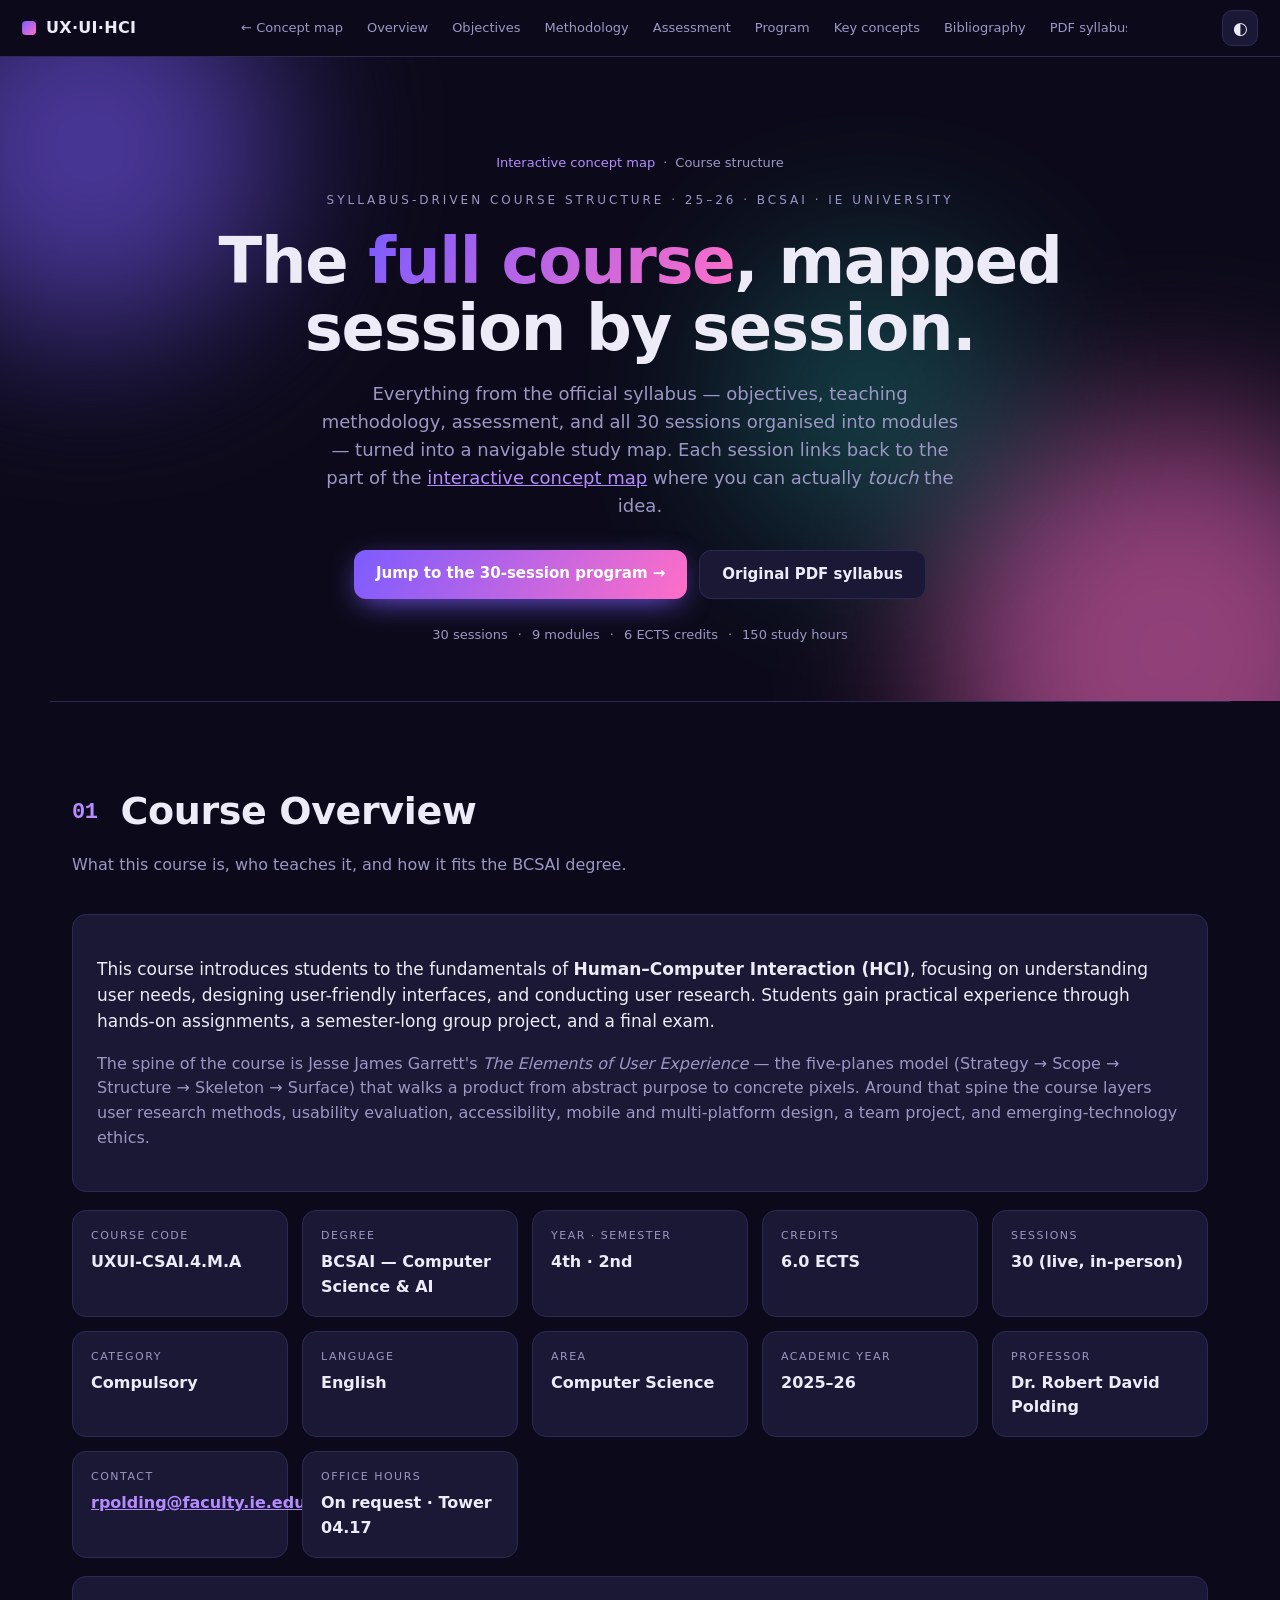
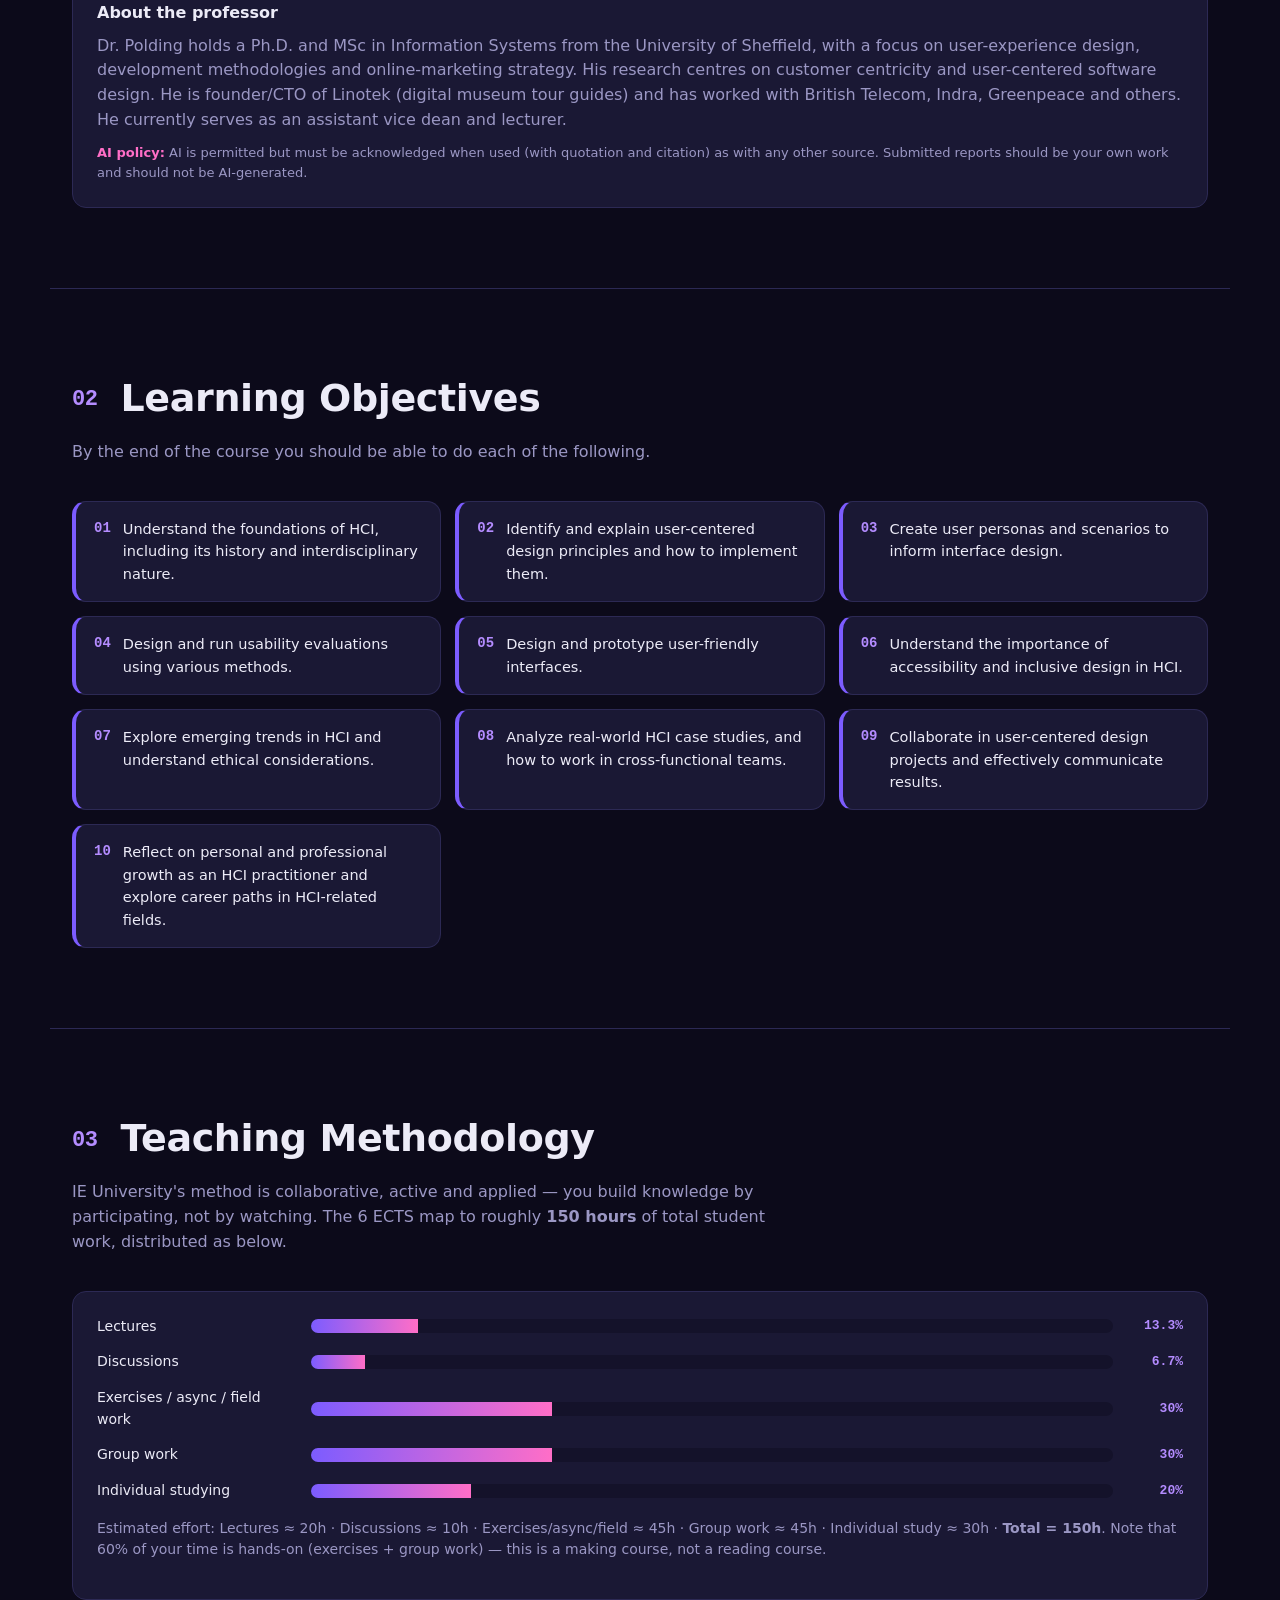
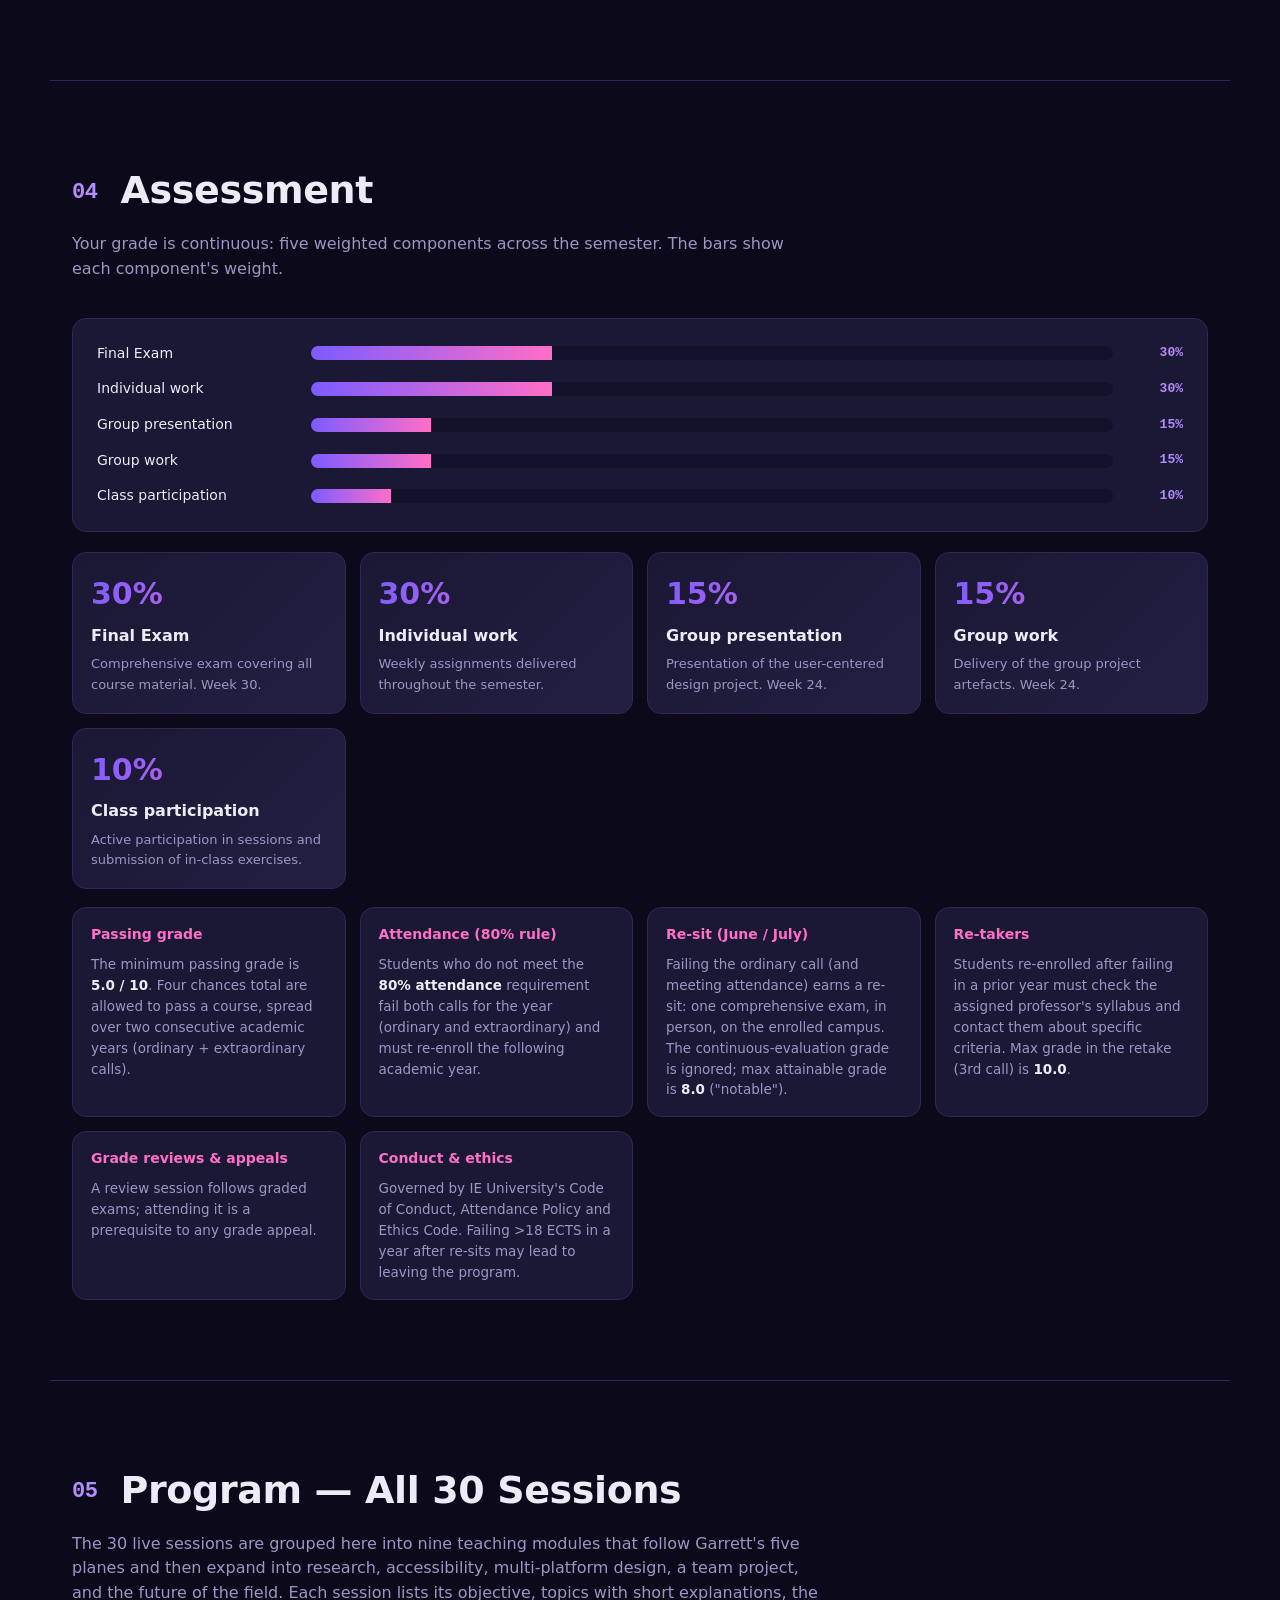
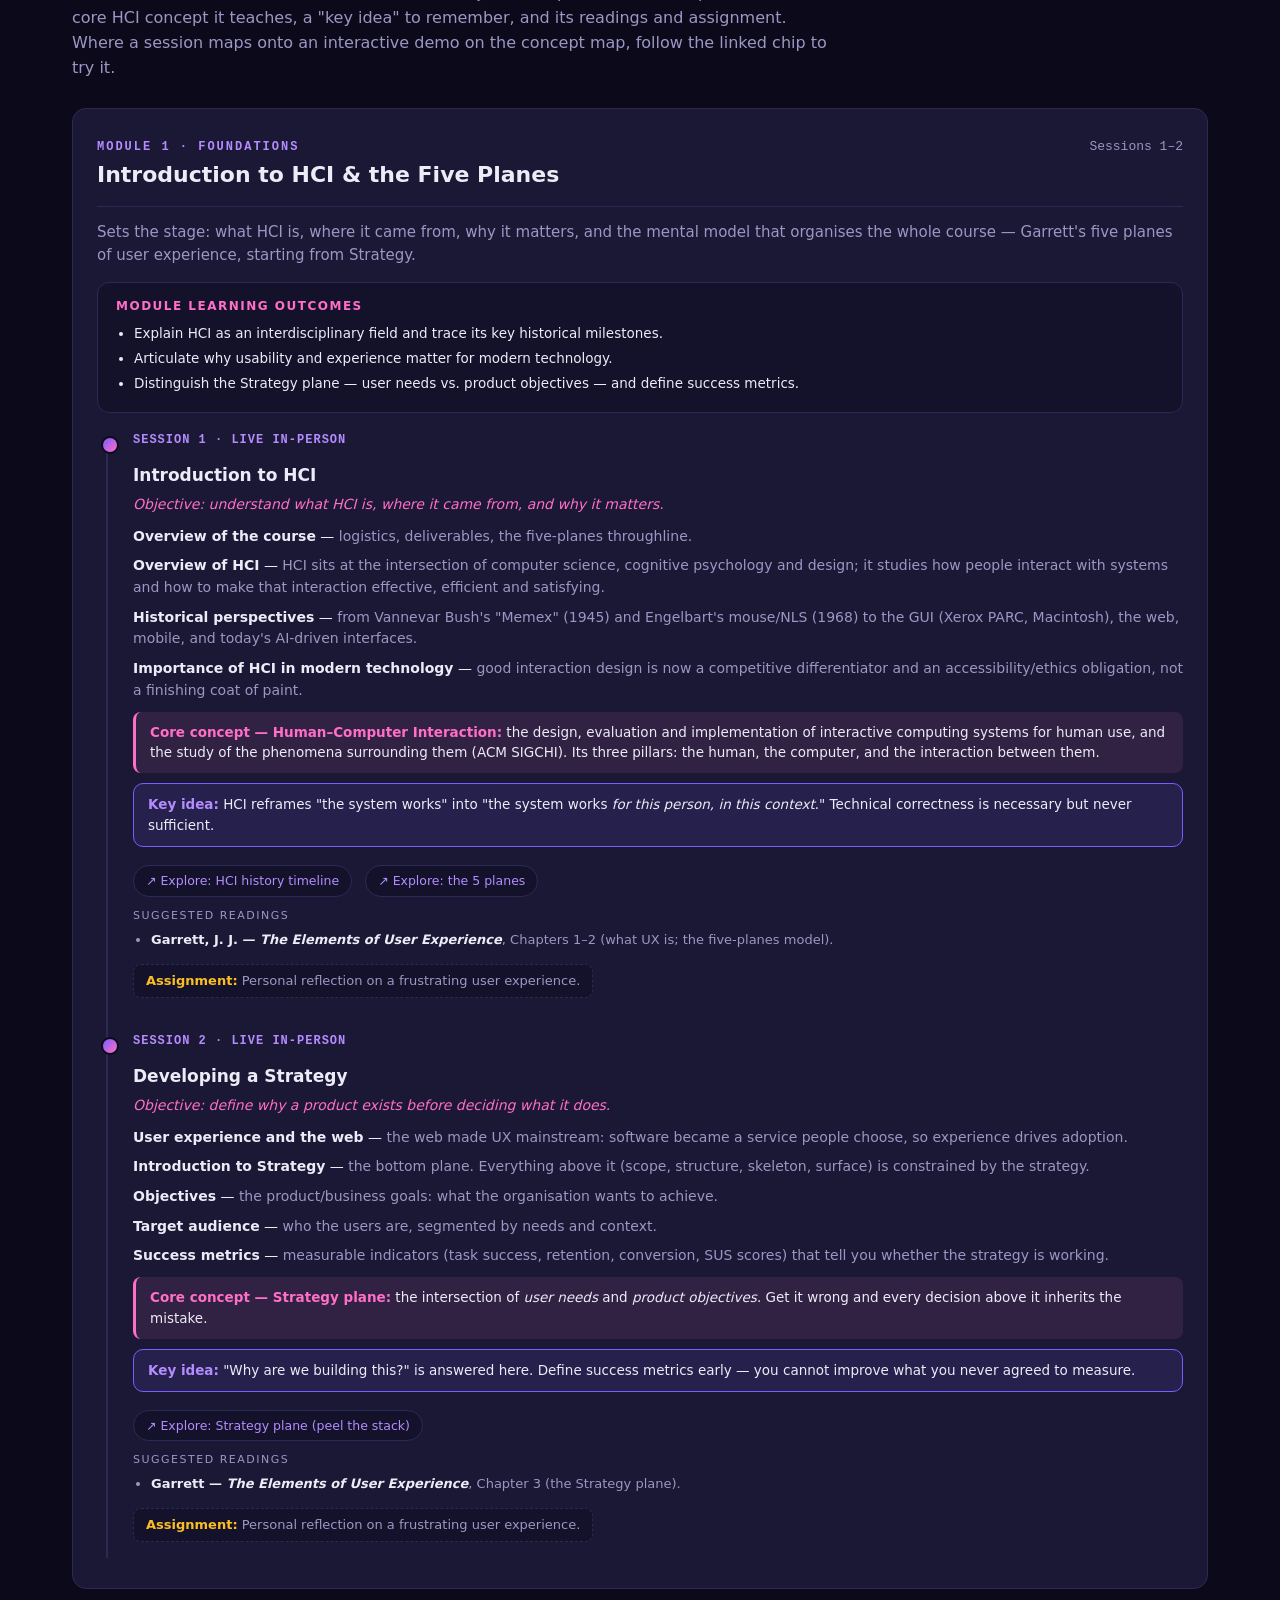
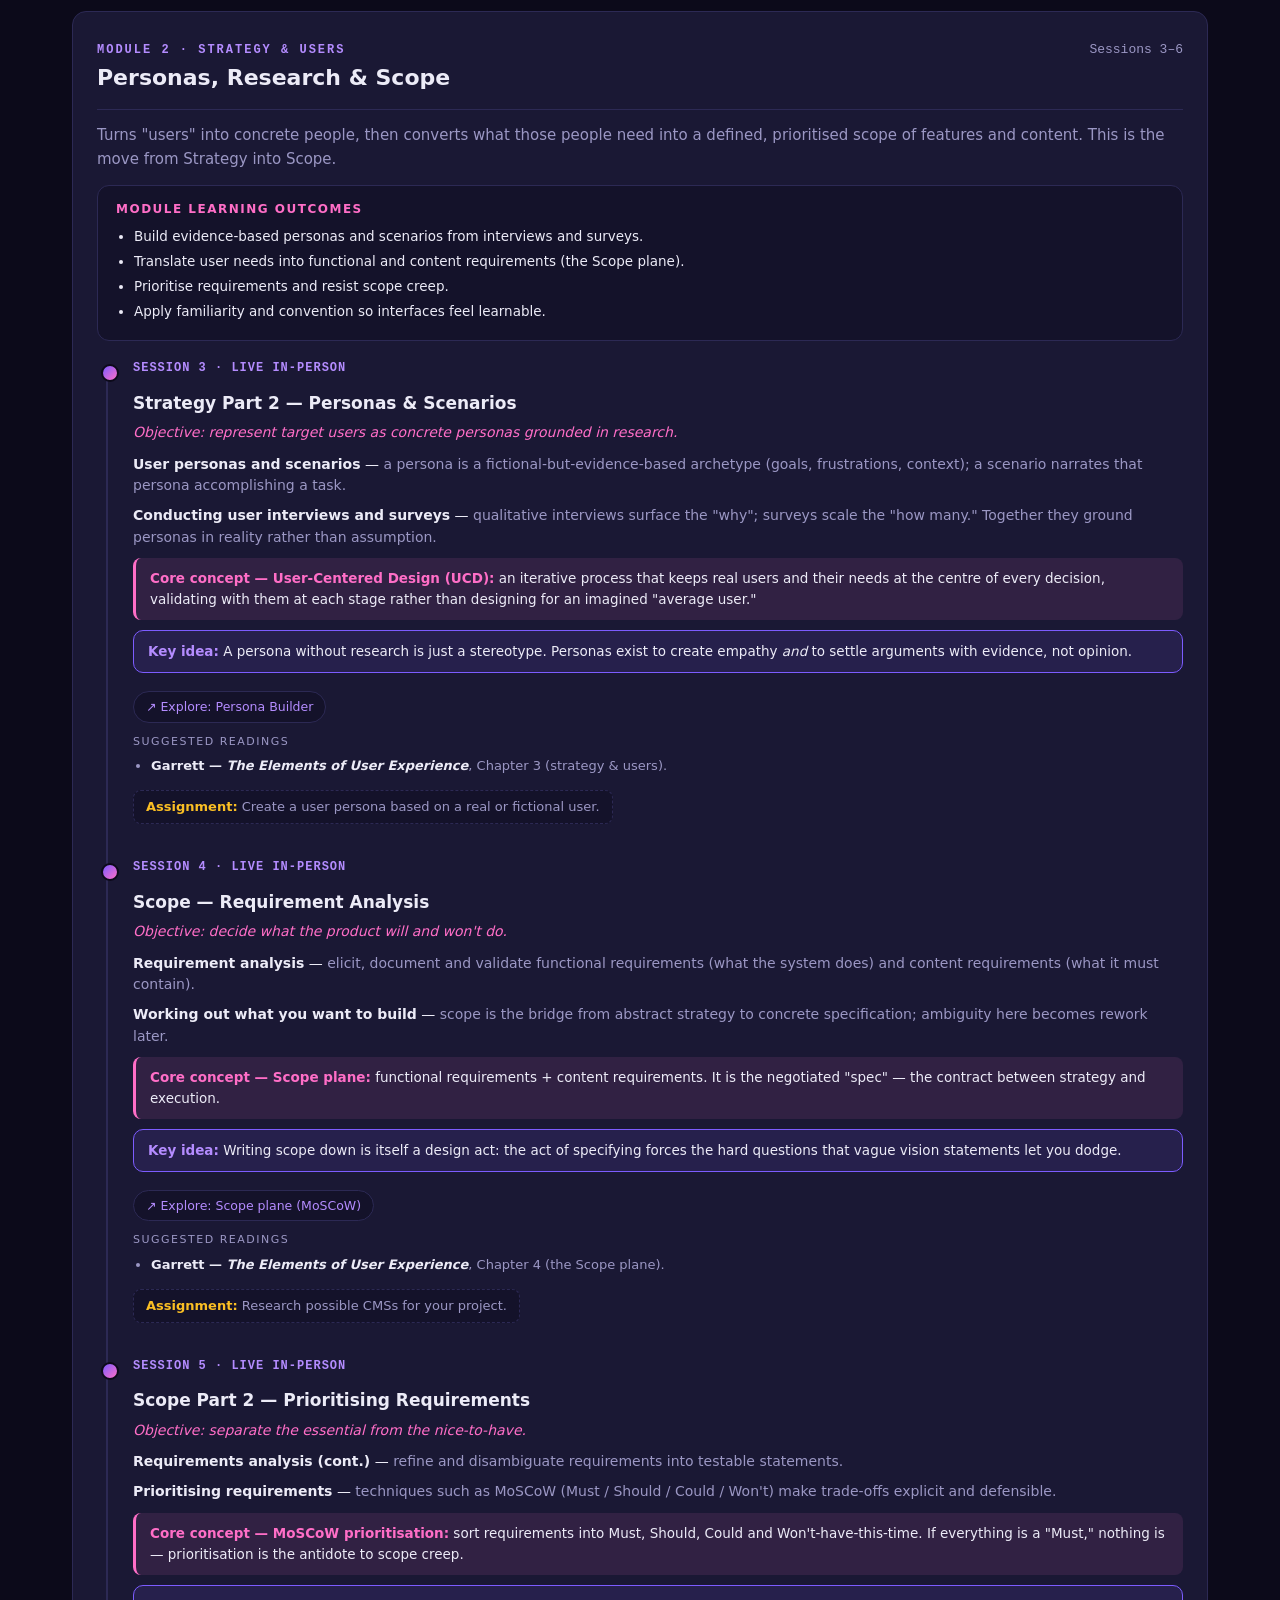
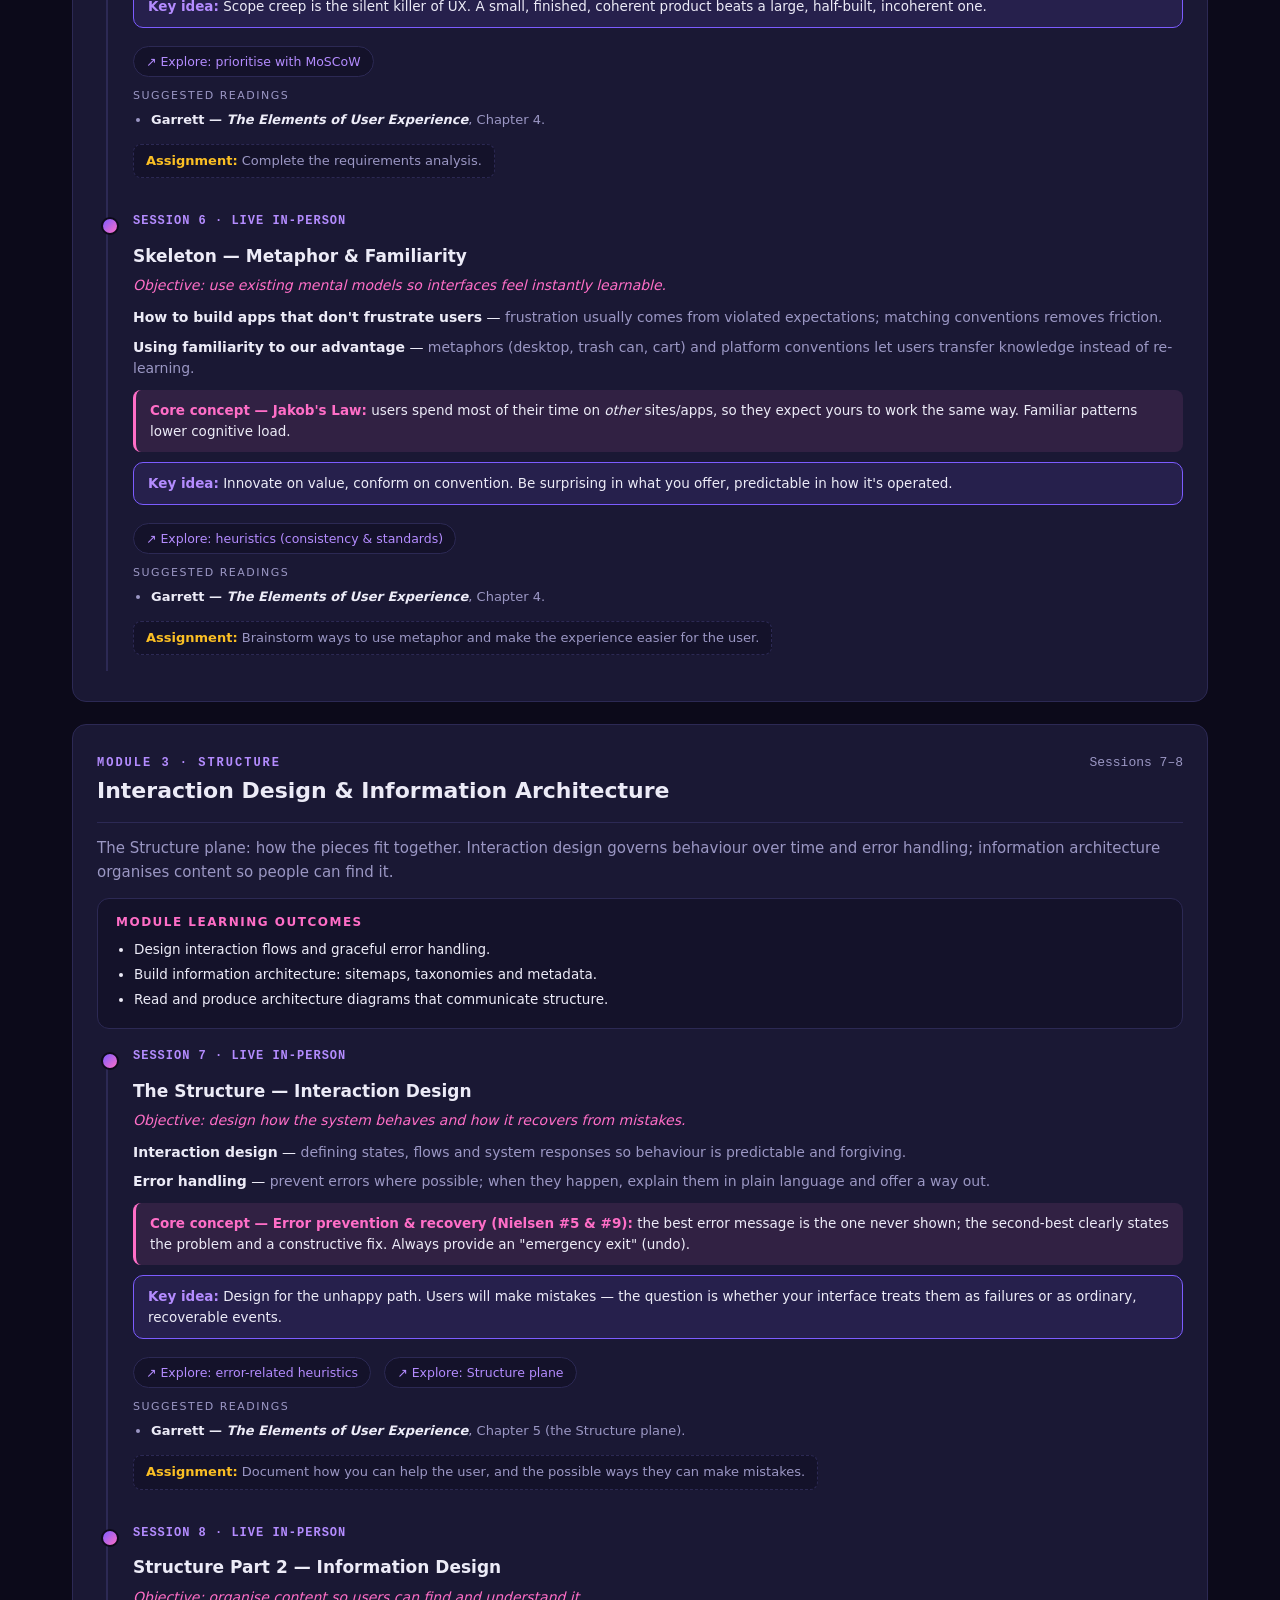
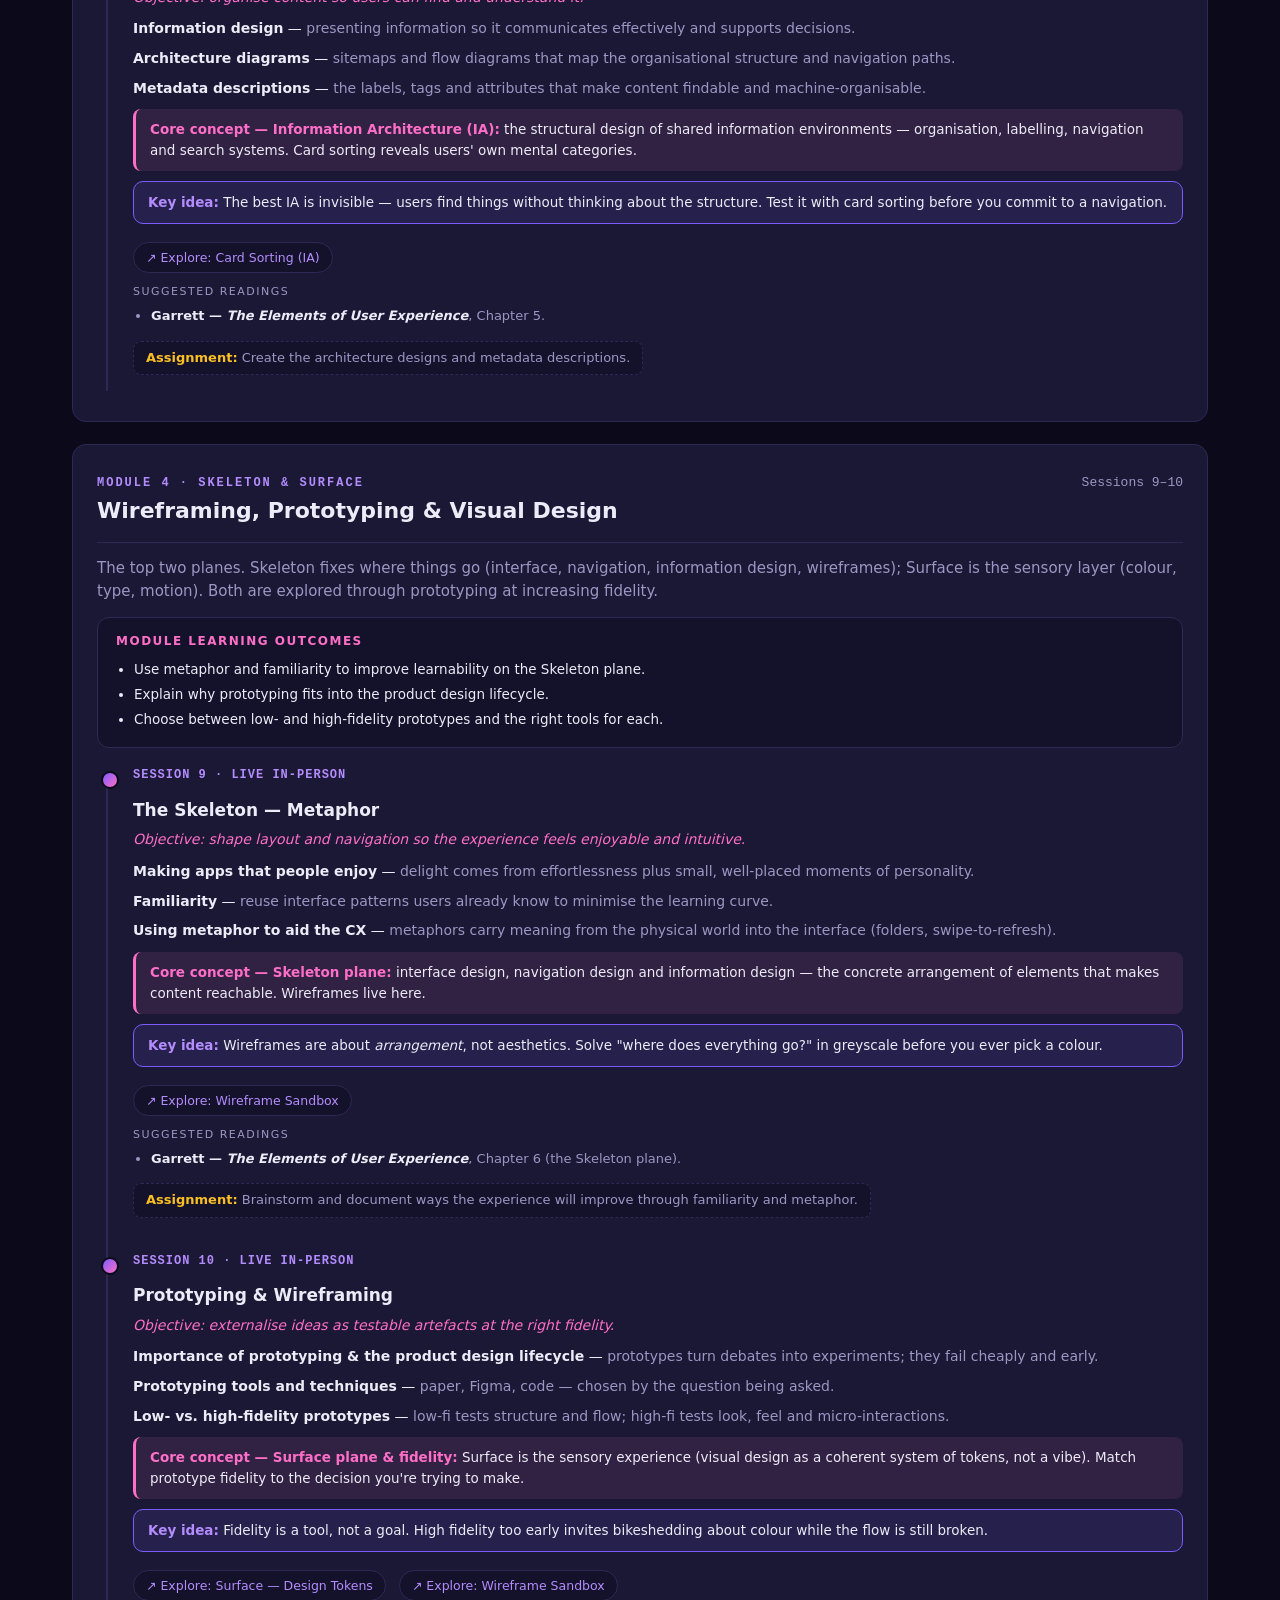
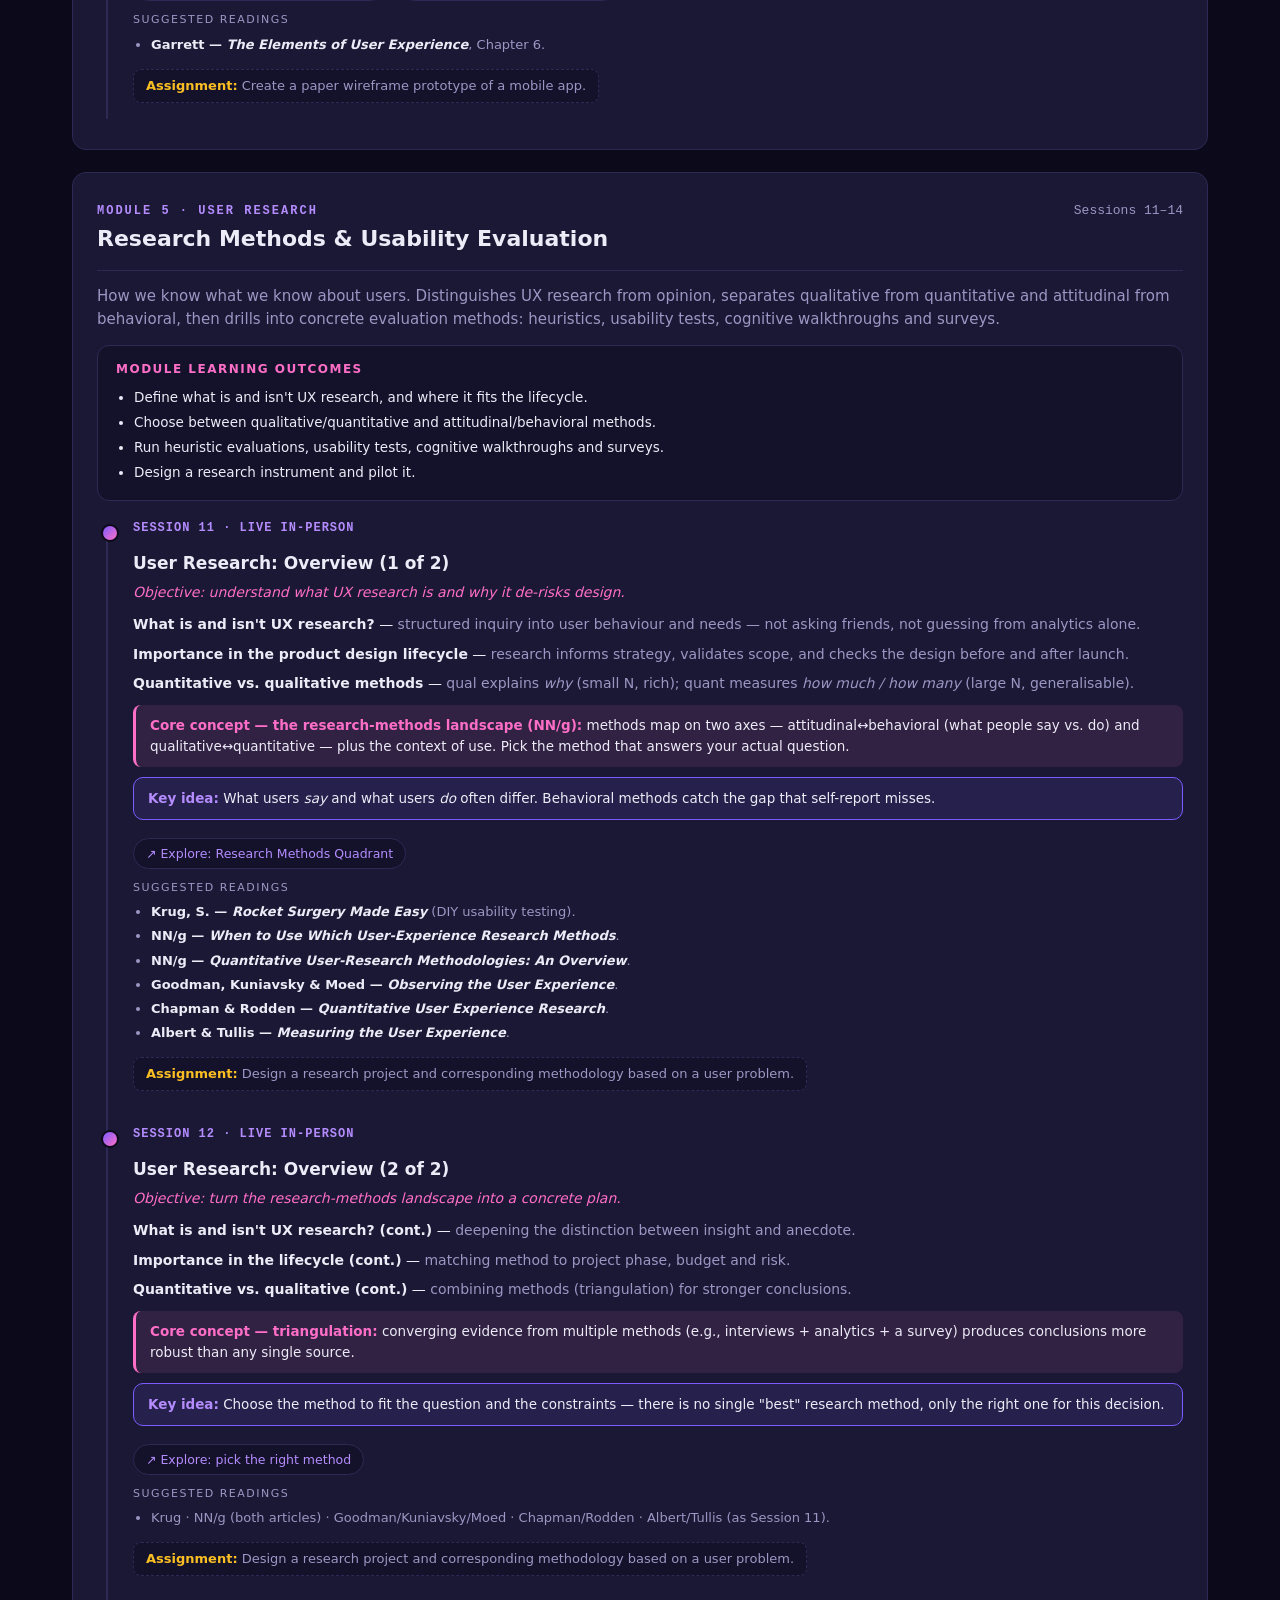
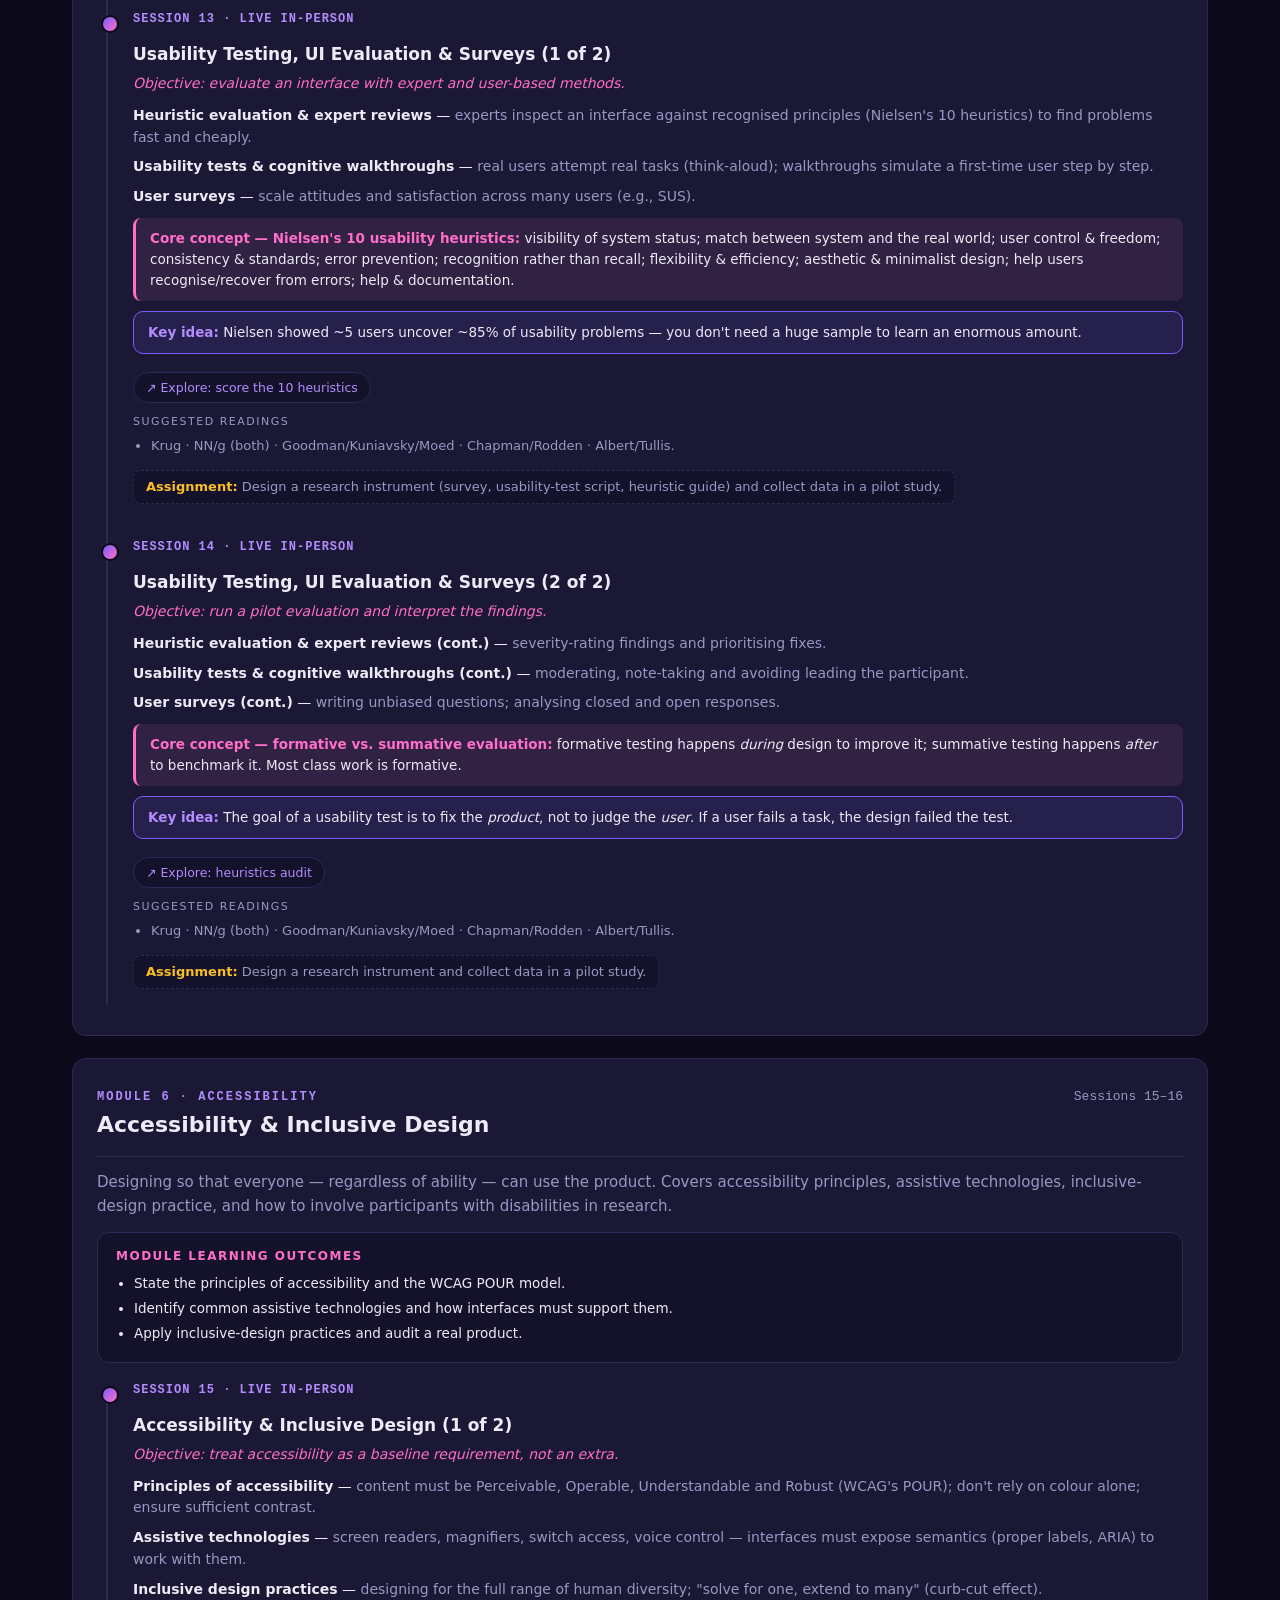
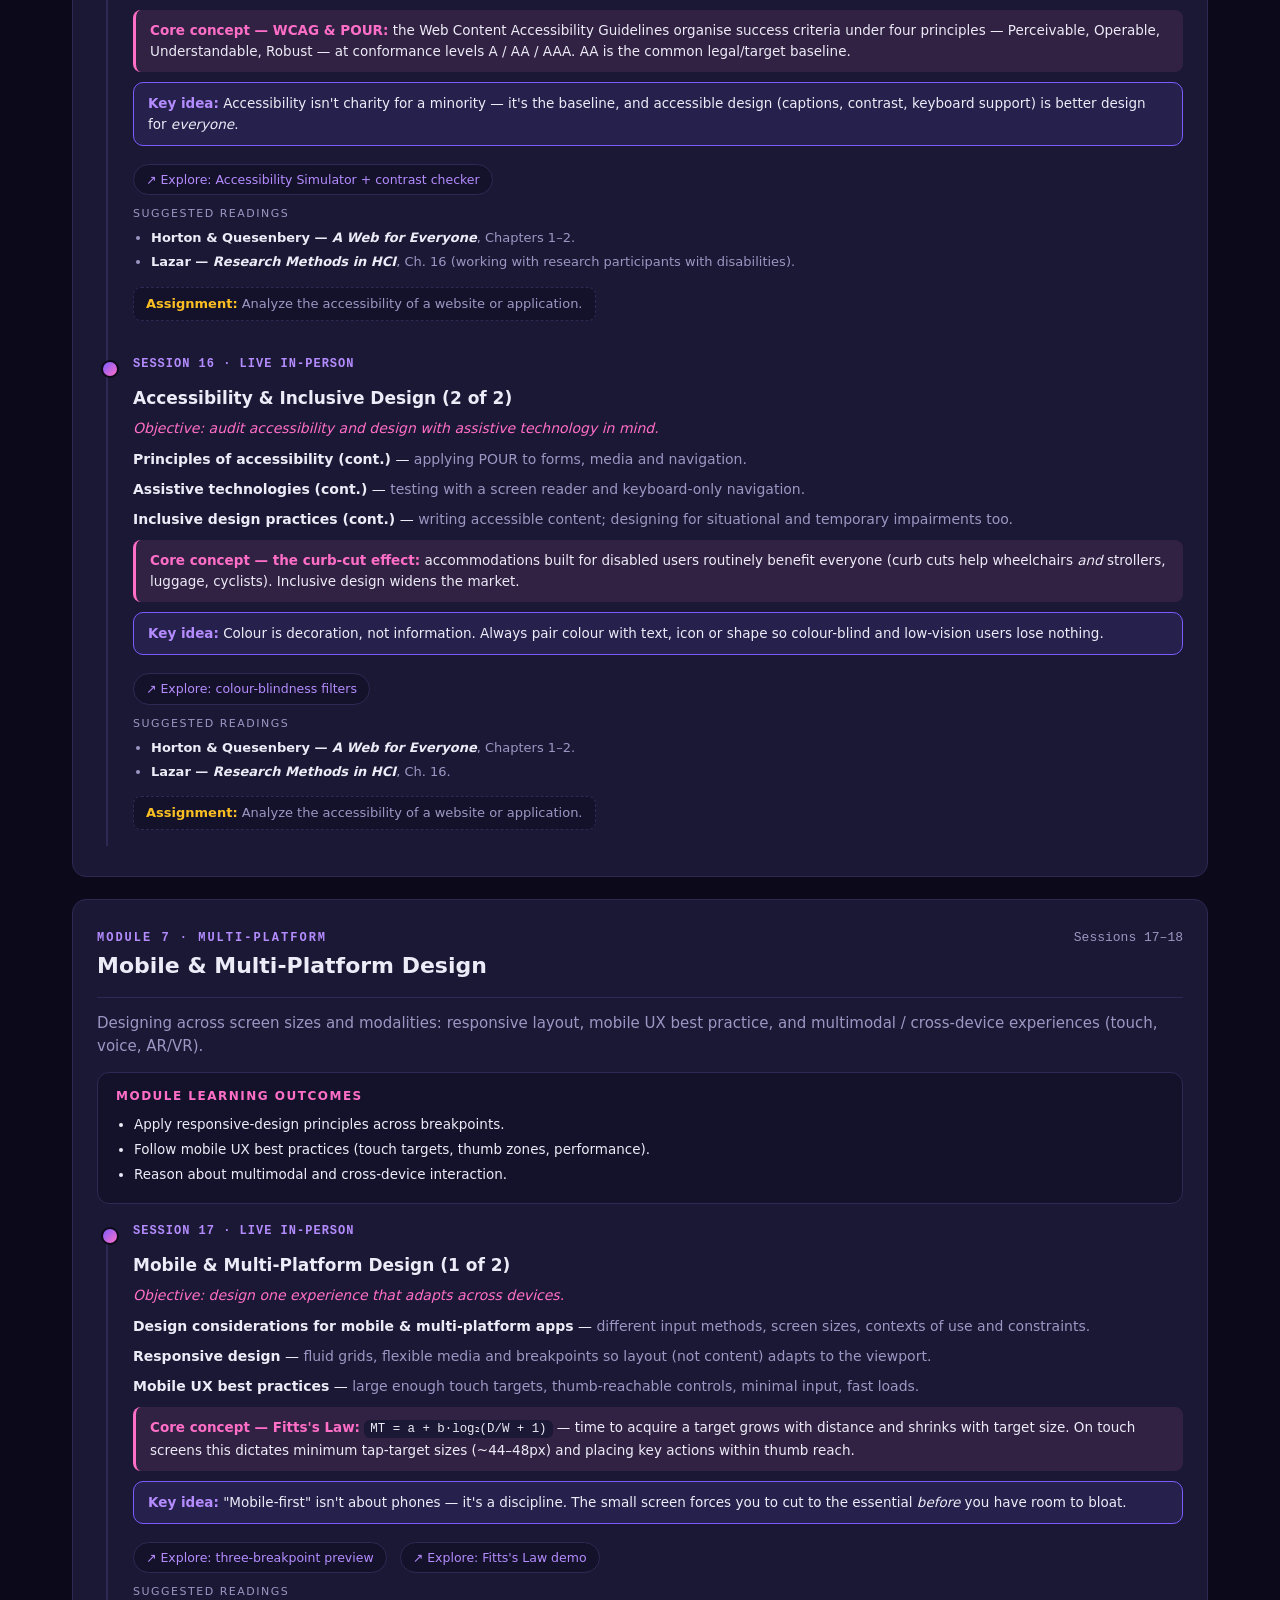
==== course.html @ 33cdd686 "Add in-depth course-structure page (syllabus-driven)" ====
<!doctype html>
<html lang="en">
<head>
<meta charset="utf-8" />
<meta name="viewport" content="width=device-width,initial-scale=1" />
<title>Course Structure — UX · UI · Human–Computer Interaction</title>
<meta name="description" content="Full syllabus-driven course structure for UX/UI & Human–Computer Interaction (BCSAI, IE University): objectives, methodology, assessment, all 30 sessions by module, glossary and annotated bibliography." />
<link rel="stylesheet" href="styles.css" />
<link rel="icon" href="data:image/svg+xml,%3Csvg xmlns='http://www.w3.org/2000/svg' viewBox='0 0 64 64'%3E%3Crect width='64' height='64' rx='14' fill='%237c5cff'/%3E%3Ctext x='50%25' y='58%25' text-anchor='middle' font-size='34' font-family='system-ui' fill='white' font-weight='800'%3EUX%3C/text%3E%3C/svg%3E" />
<style>
/* ===== Course-structure page specific styles (layered on styles.css) ===== */
.course-hero { padding: 96px 22px 56px; }
.course-hero .hero-inner { max-width: 920px; }
.crumbs { display:flex; flex-wrap:wrap; gap:8px; justify-content:center; font-size:13px; color:var(--muted); margin-bottom:18px; }
.crumbs a { color:var(--primary-2); text-decoration:none; }
.crumbs a:hover { text-decoration:underline; }

/* meta grid */
.meta-grid { display:grid; grid-template-columns:repeat(auto-fit,minmax(180px,1fr)); gap:14px; margin-top:8px; }
.meta-card { background:var(--panel); border:1px solid var(--line); border-radius:var(--radius); padding:16px 18px; }
.meta-card .mk { font-size:11px; text-transform:uppercase; letter-spacing:1.5px; color:var(--muted); margin:0 0 6px; }
.meta-card .mv { font-size:16px; font-weight:700; margin:0; }

/* generic content card */
.cc { background:var(--panel); border:1px solid var(--line); border-radius:var(--radius); padding:24px; }
.cc + .cc { margin-top:18px; }
.lead { font-size:17px; color:var(--text); }

/* objectives list */
.obj-grid { display:grid; grid-template-columns:repeat(auto-fit,minmax(280px,1fr)); gap:14px; }
.obj { background:var(--panel); border:1px solid var(--line); border-left:4px solid var(--primary); border-radius:var(--radius); padding:16px 18px; display:flex; gap:12px; }
.obj .oi { font-family:ui-monospace,monospace; color:var(--primary-2); font-weight:700; font-size:14px; flex:0 0 auto; }
.obj p { margin:0; font-size:14.5px; }

/* percentage bars (methodology + assessment) */
.bars { display:grid; gap:14px; }
.barrow { display:grid; grid-template-columns:200px 1fr 56px; gap:14px; align-items:center; }
.barrow .bl { font-size:14px; color:var(--text); }
.barrow .bt { height:14px; background:var(--bg-2); border-radius:99px; overflow:hidden; }
.barrow .bt span { display:block; height:100%; background:linear-gradient(90deg,var(--primary),var(--accent)); }
.barrow .bv { font-family:ui-monospace,monospace; font-size:13px; color:var(--primary-2); text-align:right; font-weight:700; }

/* assessment component cards */
.assess-grid { display:grid; grid-template-columns:repeat(auto-fit,minmax(220px,1fr)); gap:14px; margin-top:20px; }
.assess { background:linear-gradient(135deg,var(--panel),var(--panel-2)); border:1px solid var(--line); border-radius:var(--radius); padding:18px; }
.assess .pct { font-size:30px; font-weight:800; background:linear-gradient(120deg,var(--primary),var(--accent)); -webkit-background-clip:text; background-clip:text; color:transparent; }
.assess h4 { margin:6px 0 6px; font-size:16px; }
.assess p { margin:0; color:var(--muted); font-size:13px; }

.rules { display:grid; grid-template-columns:repeat(auto-fit,minmax(260px,1fr)); gap:14px; margin-top:18px; }
.rule { background:var(--panel); border:1px solid var(--line); border-radius:var(--radius); padding:16px 18px; }
.rule h4 { margin:0 0 8px; font-size:14px; color:var(--accent); }
.rule p { margin:0; color:var(--muted); font-size:13.5px; }

/* module */
.module { background:var(--panel); border:1px solid var(--line); border-radius:var(--radius); padding:24px; margin-top:22px; }
.module-head { display:flex; flex-wrap:wrap; gap:10px 16px; align-items:baseline; border-bottom:1px solid var(--line); padding-bottom:14px; margin-bottom:6px; }
.module-tag { font-family:ui-monospace,monospace; font-size:12px; letter-spacing:2px; text-transform:uppercase; color:var(--primary-2); font-weight:700; }
.module-head h3 { margin:0; font-size:22px; flex:1 1 260px; }
.module-sessions { color:var(--muted); font-size:13px; font-family:ui-monospace,monospace; }
.module-overview { color:var(--muted); font-size:15px; margin:14px 0 6px; }
.outcomes { background:var(--bg-2); border:1px solid var(--line); border-radius:12px; padding:14px 18px; margin:14px 0 6px; }
.outcomes h5 { margin:0 0 8px; font-size:12px; text-transform:uppercase; letter-spacing:1.5px; color:var(--accent); }
.outcomes ul { margin:0; padding-left:18px; }
.outcomes li { font-size:13.5px; color:var(--text); margin:4px 0; }

/* session timeline */
.sessions { position:relative; margin-top:18px; padding-left:30px; }
.sessions::before { content:""; position:absolute; left:9px; top:6px; bottom:6px; width:2px; background:var(--line); }
.sess { position:relative; padding:0 0 22px 6px; }
.sess::before { content:""; position:absolute; left:-26px; top:5px; width:14px; height:14px; border-radius:50%; background:linear-gradient(135deg,var(--primary),var(--accent)); border:2px solid var(--bg); }
.sess-num { font-family:ui-monospace,monospace; font-size:12px; color:var(--primary-2); font-weight:700; letter-spacing:1px; }
.sess h4 { margin:2px 0 6px; font-size:17px; }
.sess .obj-line { color:var(--accent); font-style:italic; font-size:14px; margin:0 0 10px; }
.topic { margin:0 0 8px; font-size:14px; }
.topic b { color:var(--text); }
.topic span { color:var(--muted); }
.keyidea { background:color-mix(in srgb, var(--primary) 12%, var(--panel)); border:1px solid var(--primary); border-radius:10px; padding:10px 14px; margin:10px 0; font-size:13.5px; }
.keyidea b { color:var(--primary-2); }
.concept { background:color-mix(in srgb, var(--accent) 10%, var(--panel)); border-left:3px solid var(--accent); border-radius:8px; padding:10px 14px; margin:10px 0; font-size:13.5px; }
.concept b { color:var(--accent); }
.readings { margin:10px 0 0; }
.readings .rh { font-size:11px; text-transform:uppercase; letter-spacing:1.5px; color:var(--muted); margin:0 0 6px; }
.readings ul { margin:0; padding-left:18px; }
.readings li { font-size:13px; color:var(--muted); margin:4px 0; }
.readings li b { color:var(--text); font-weight:600; }
.assign { display:inline-block; margin-top:10px; background:var(--bg-2); border:1px dashed var(--line); border-radius:8px; padding:6px 12px; font-size:13px; color:var(--muted); }
.assign b { color:var(--warn); }
.xlink { display:inline-block; margin:8px 8px 0 0; font-size:12.5px; background:var(--bg-2); border:1px solid var(--line); border-radius:99px; padding:5px 12px; color:var(--primary-2); text-decoration:none; }
.xlink:hover { border-color:var(--primary); }

/* glossary */
.glossary { display:grid; grid-template-columns:repeat(auto-fit,minmax(280px,1fr)); gap:14px; }
.term { background:var(--panel); border:1px solid var(--line); border-radius:12px; padding:16px 18px; }
.term dt { font-weight:700; font-size:15px; margin-bottom:4px; }
.term dd { margin:0; color:var(--muted); font-size:13.5px; }

/* bibliography */
.biblio { display:grid; gap:14px; }
.bib { background:var(--panel); border:1px solid var(--line); border-radius:12px; padding:16px 18px; }
.bib .bt { font-weight:700; font-size:15px; margin:0 0 4px; }
.bib .ba { color:var(--primary-2); font-size:13px; margin:0 0 8px; }
.bib .bd { color:var(--muted); font-size:13.5px; margin:0; }

.section-intro { color:var(--muted); max-width:760px; margin:0 0 28px; font-size:16px; }
@media (max-width:680px){ .barrow{ grid-template-columns:130px 1fr 44px; } }
</style>
</head>
<body data-theme="dark">

<!-- ============================== NAV ============================== -->
<header class="nav">
  <a href="index.html#top" class="brand">
    <span class="brand-dot"></span><span>UX·UI·HCI</span>
  </a>
  <nav class="nav-links">
    <a href="index.html#top">← Concept map</a>
    <a href="#overview">Overview</a>
    <a href="#objectives">Objectives</a>
    <a href="#methodology">Methodology</a>
    <a href="#assessment">Assessment</a>
    <a href="#program">Program</a>
    <a href="#glossary">Key concepts</a>
    <a href="#biblio">Bibliography</a>
    <a href="SYLLABUS.pdf">PDF syllabus ↗</a>
  </nav>
  <button id="themeToggle" class="theme-btn" aria-label="Toggle theme">◐</button>
</header>

<!-- ============================== HERO ============================== -->
<section id="top" class="hero course-hero">
  <div class="hero-inner">
    <div class="crumbs">
      <a href="index.html#top">Interactive concept map</a><span>·</span><span>Course structure</span>
    </div>
    <p class="kicker">Syllabus-driven course structure · 25–26 · BCSAI · IE University</p>
    <h1>The <span class="grad">full course</span>, mapped session by session.</h1>
    <p class="lede">Everything from the official syllabus — objectives, teaching methodology, assessment, and all 30 sessions organised into modules — turned into a navigable study map. Each session links back to the part of the <a href="index.html#top">interactive concept map</a> where you can actually <em>touch</em> the idea.</p>
    <div class="hero-cta">
      <a href="#program" class="btn btn-primary">Jump to the 30-session program →</a>
      <a href="SYLLABUS.pdf" class="btn btn-ghost">Original PDF syllabus</a>
    </div>
    <div class="hero-meta">
      <span>30 sessions</span><span>·</span><span>9 modules</span><span>·</span><span>6 ECTS credits</span><span>·</span><span>150 study hours</span>
    </div>
  </div>
  <div class="hero-orbs" aria-hidden="true">
    <div class="orb o1"></div><div class="orb o2"></div><div class="orb o3"></div>
  </div>
</section>

<!-- ============================== OVERVIEW ============================== -->
<section id="overview" class="section">
  <h2><span class="num">01</span> Course Overview</h2>
  <p class="subtitle">What this course is, who teaches it, and how it fits the BCSAI degree.</p>

  <div class="cc">
    <p class="lead">This course introduces students to the fundamentals of <strong>Human–Computer Interaction (HCI)</strong>, focusing on understanding user needs, designing user-friendly interfaces, and conducting user research. Students gain practical experience through hands-on assignments, a semester-long group project, and a final exam.</p>
    <p style="color:var(--muted)">The spine of the course is Jesse James Garrett's <em>The Elements of User Experience</em> — the five-planes model (Strategy → Scope → Structure → Skeleton → Surface) that walks a product from abstract purpose to concrete pixels. Around that spine the course layers user research methods, usability evaluation, accessibility, mobile and multi-platform design, a team project, and emerging-technology ethics.</p>
  </div>

  <div class="meta-grid" style="margin-top:18px">
    <div class="meta-card"><p class="mk">Course code</p><p class="mv">UXUI-CSAI.4.M.A</p></div>
    <div class="meta-card"><p class="mk">Degree</p><p class="mv">BCSAI — Computer Science &amp; AI</p></div>
    <div class="meta-card"><p class="mk">Year · Semester</p><p class="mv">4th · 2nd</p></div>
    <div class="meta-card"><p class="mk">Credits</p><p class="mv">6.0 ECTS</p></div>
    <div class="meta-card"><p class="mk">Sessions</p><p class="mv">30 (live, in-person)</p></div>
    <div class="meta-card"><p class="mk">Category</p><p class="mv">Compulsory</p></div>
    <div class="meta-card"><p class="mk">Language</p><p class="mv">English</p></div>
    <div class="meta-card"><p class="mk">Area</p><p class="mv">Computer Science</p></div>
    <div class="meta-card"><p class="mk">Academic year</p><p class="mv">2025–26</p></div>
    <div class="meta-card"><p class="mk">Professor</p><p class="mv">Dr. Robert David Polding</p></div>
    <div class="meta-card"><p class="mk">Contact</p><p class="mv"><a href="mailto:rpolding@faculty.ie.edu">rpolding@faculty.ie.edu</a></p></div>
    <div class="meta-card"><p class="mk">Office hours</p><p class="mv">On request · Tower 04.17</p></div>
  </div>

  <div class="cc" style="margin-top:18px">
    <h4 style="margin:0 0 8px">About the professor</h4>
    <p style="color:var(--muted);margin:0">Dr. Polding holds a Ph.D. and MSc in Information Systems from the University of Sheffield, with a focus on user-experience design, development methodologies and online-marketing strategy. His research centres on customer centricity and user-centered software design. He is founder/CTO of Linotek (digital museum tour guides) and has worked with British Telecom, Indra, Greenpeace and others. He currently serves as an assistant vice dean and lecturer.</p>
    <p style="color:var(--muted);margin:10px 0 0;font-size:13px"><b style="color:var(--accent)">AI policy:</b> AI is permitted but must be acknowledged when used (with quotation and citation) as with any other source. Submitted reports should be your own work and should not be AI-generated.</p>
  </div>
</section>

<!-- ============================== OBJECTIVES ============================== -->
<section id="objectives" class="section">
  <h2><span class="num">02</span> Learning Objectives</h2>
  <p class="subtitle">By the end of the course you should be able to do each of the following.</p>

  <div class="obj-grid">
    <div class="obj"><span class="oi">01</span><p>Understand the foundations of HCI, including its history and interdisciplinary nature.</p></div>
    <div class="obj"><span class="oi">02</span><p>Identify and explain user-centered design principles and how to implement them.</p></div>
    <div class="obj"><span class="oi">03</span><p>Create user personas and scenarios to inform interface design.</p></div>
    <div class="obj"><span class="oi">04</span><p>Design and run usability evaluations using various methods.</p></div>
    <div class="obj"><span class="oi">05</span><p>Design and prototype user-friendly interfaces.</p></div>
    <div class="obj"><span class="oi">06</span><p>Understand the importance of accessibility and inclusive design in HCI.</p></div>
    <div class="obj"><span class="oi">07</span><p>Explore emerging trends in HCI and understand ethical considerations.</p></div>
    <div class="obj"><span class="oi">08</span><p>Analyze real-world HCI case studies, and how to work in cross-functional teams.</p></div>
    <div class="obj"><span class="oi">09</span><p>Collaborate in user-centered design projects and effectively communicate results.</p></div>
    <div class="obj"><span class="oi">10</span><p>Reflect on personal and professional growth as an HCI practitioner and explore career paths in HCI-related fields.</p></div>
  </div>
</section>

<!-- ============================== METHODOLOGY ============================== -->
<section id="methodology" class="section">
  <h2><span class="num">03</span> Teaching Methodology</h2>
  <p class="subtitle">IE University's method is collaborative, active and applied — you build knowledge by participating, not by watching. The 6 ECTS map to roughly <strong>150 hours</strong> of total student work, distributed as below.</p>

  <div class="cc">
    <div class="bars">
      <div class="barrow"><span class="bl">Lectures</span><div class="bt"><span style="width:13.3%"></span></div><span class="bv">13.3%</span></div>
      <div class="barrow"><span class="bl">Discussions</span><div class="bt"><span style="width:6.7%"></span></div><span class="bv">6.7%</span></div>
      <div class="barrow"><span class="bl">Exercises / async / field work</span><div class="bt"><span style="width:30%"></span></div><span class="bv">30%</span></div>
      <div class="barrow"><span class="bl">Group work</span><div class="bt"><span style="width:30%"></span></div><span class="bv">30%</span></div>
      <div class="barrow"><span class="bl">Individual studying</span><div class="bt"><span style="width:20%"></span></div><span class="bv">20%</span></div>
    </div>
    <p class="hint" style="margin-top:16px">Estimated effort: Lectures ≈ 20h · Discussions ≈ 10h · Exercises/async/field ≈ 45h · Group work ≈ 45h · Individual study ≈ 30h · <b>Total = 150h</b>. Note that 60% of your time is hands-on (exercises + group work) — this is a making course, not a reading course.</p>
  </div>
</section>

<!-- ============================== ASSESSMENT ============================== -->
<section id="assessment" class="section">
  <h2><span class="num">04</span> Assessment</h2>
  <p class="subtitle">Your grade is continuous: five weighted components across the semester. The bars show each component's weight.</p>

  <div class="cc">
    <div class="bars">
      <div class="barrow"><span class="bl">Final Exam</span><div class="bt"><span style="width:30%"></span></div><span class="bv">30%</span></div>
      <div class="barrow"><span class="bl">Individual work</span><div class="bt"><span style="width:30%"></span></div><span class="bv">30%</span></div>
      <div class="barrow"><span class="bl">Group presentation</span><div class="bt"><span style="width:15%"></span></div><span class="bv">15%</span></div>
      <div class="barrow"><span class="bl">Group work</span><div class="bt"><span style="width:15%"></span></div><span class="bv">15%</span></div>
      <div class="barrow"><span class="bl">Class participation</span><div class="bt"><span style="width:10%"></span></div><span class="bv">10%</span></div>
    </div>
  </div>

  <div class="assess-grid">
    <div class="assess"><div class="pct">30%</div><h4>Final Exam</h4><p>Comprehensive exam covering all course material. Week 30.</p></div>
    <div class="assess"><div class="pct">30%</div><h4>Individual work</h4><p>Weekly assignments delivered throughout the semester.</p></div>
    <div class="assess"><div class="pct">15%</div><h4>Group presentation</h4><p>Presentation of the user-centered design project. Week 24.</p></div>
    <div class="assess"><div class="pct">15%</div><h4>Group work</h4><p>Delivery of the group project artefacts. Week 24.</p></div>
    <div class="assess"><div class="pct">10%</div><h4>Class participation</h4><p>Active participation in sessions and submission of in-class exercises.</p></div>
  </div>

  <div class="rules">
    <div class="rule"><h4>Passing grade</h4><p>The minimum passing grade is <b style="color:var(--text)">5.0 / 10</b>. Four chances total are allowed to pass a course, spread over two consecutive academic years (ordinary + extraordinary calls).</p></div>
    <div class="rule"><h4>Attendance (80% rule)</h4><p>Students who do not meet the <b style="color:var(--text)">80% attendance</b> requirement fail both calls for the year (ordinary and extraordinary) and must re-enroll the following academic year.</p></div>
    <div class="rule"><h4>Re-sit (June / July)</h4><p>Failing the ordinary call (and meeting attendance) earns a re-sit: one comprehensive exam, in person, on the enrolled campus. The continuous-evaluation grade is ignored; max attainable grade is <b style="color:var(--text)">8.0</b> ("notable").</p></div>
    <div class="rule"><h4>Re-takers</h4><p>Students re-enrolled after failing in a prior year must check the assigned professor's syllabus and contact them about specific criteria. Max grade in the retake (3rd call) is <b style="color:var(--text)">10.0</b>.</p></div>
    <div class="rule"><h4>Grade reviews &amp; appeals</h4><p>A review session follows graded exams; attending it is a prerequisite to any grade appeal.</p></div>
    <div class="rule"><h4>Conduct &amp; ethics</h4><p>Governed by IE University's Code of Conduct, Attendance Policy and Ethics Code. Failing &gt;18 ECTS in a year after re-sits may lead to leaving the program.</p></div>
  </div>
</section>

<!-- ============================== PROGRAM ============================== -->
<section id="program" class="section">
  <h2><span class="num">05</span> Program — All 30 Sessions</h2>
  <p class="section-intro">The 30 live sessions are grouped here into nine teaching modules that follow Garrett's five planes and then expand into research, accessibility, multi-platform design, a team project, and the future of the field. Each session lists its objective, topics with short explanations, the core HCI concept it teaches, a "key idea" to remember, and its readings and assignment. Where a session maps onto an interactive demo on the concept map, follow the linked chip to try it.</p>

  <!-- MODULE 1 — Foundations -->
  <div class="module">
    <div class="module-head">
      <div style="flex:1 1 260px">
        <span class="module-tag">Module 1 · Foundations</span>
        <h3>Introduction to HCI &amp; the Five Planes</h3>
      </div>
      <span class="module-sessions">Sessions 1–2</span>
    </div>
    <p class="module-overview">Sets the stage: what HCI is, where it came from, why it matters, and the mental model that organises the whole course — Garrett's five planes of user experience, starting from Strategy.</p>
    <div class="outcomes"><h5>Module learning outcomes</h5><ul>
      <li>Explain HCI as an interdisciplinary field and trace its key historical milestones.</li>
      <li>Articulate why usability and experience matter for modern technology.</li>
      <li>Distinguish the Strategy plane — user needs vs. product objectives — and define success metrics.</li>
    </ul></div>

    <div class="sessions">
      <div class="sess">
        <p class="sess-num">SESSION 1 · LIVE IN-PERSON</p>
        <h4>Introduction to HCI</h4>
        <p class="obj-line">Objective: understand what HCI is, where it came from, and why it matters.</p>
        <p class="topic"><b>Overview of the course</b> — <span>logistics, deliverables, the five-planes throughline.</span></p>
        <p class="topic"><b>Overview of HCI</b> — <span>HCI sits at the intersection of computer science, cognitive psychology and design; it studies how people interact with systems and how to make that interaction effective, efficient and satisfying.</span></p>
        <p class="topic"><b>Historical perspectives</b> — <span>from Vannevar Bush's "Memex" (1945) and Engelbart's mouse/NLS (1968) to the GUI (Xerox PARC, Macintosh), the web, mobile, and today's AI-driven interfaces.</span></p>
        <p class="topic"><b>Importance of HCI in modern technology</b> — <span>good interaction design is now a competitive differentiator and an accessibility/ethics obligation, not a finishing coat of paint.</span></p>
        <div class="concept"><b>Core concept — Human–Computer Interaction:</b> the design, evaluation and implementation of interactive computing systems for human use, and the study of the phenomena surrounding them (ACM SIGCHI). Its three pillars: the human, the computer, and the interaction between them.</div>
        <div class="keyidea"><b>Key idea:</b> HCI reframes "the system works" into "the system works <em>for this person, in this context</em>." Technical correctness is necessary but never sufficient.</div>
        <a class="xlink" href="index.html#timeline">↗ Explore: HCI history timeline</a>
        <a class="xlink" href="index.html#planes">↗ Explore: the 5 planes</a>
        <div class="readings"><p class="rh">Suggested readings</p><ul>
          <li><b>Garrett, J. J. — <i>The Elements of User Experience</i></b>, Chapters 1–2 (what UX is; the five-planes model).</li>
        </ul></div>
        <span class="assign"><b>Assignment:</b> Personal reflection on a frustrating user experience.</span>
      </div>

      <div class="sess">
        <p class="sess-num">SESSION 2 · LIVE IN-PERSON</p>
        <h4>Developing a Strategy</h4>
        <p class="obj-line">Objective: define why a product exists before deciding what it does.</p>
        <p class="topic"><b>User experience and the web</b> — <span>the web made UX mainstream: software became a service people choose, so experience drives adoption.</span></p>
        <p class="topic"><b>Introduction to Strategy</b> — <span>the bottom plane. Everything above it (scope, structure, skeleton, surface) is constrained by the strategy.</span></p>
        <p class="topic"><b>Objectives</b> — <span>the product/business goals: what the organisation wants to achieve.</span></p>
        <p class="topic"><b>Target audience</b> — <span>who the users are, segmented by needs and context.</span></p>
        <p class="topic"><b>Success metrics</b> — <span>measurable indicators (task success, retention, conversion, SUS scores) that tell you whether the strategy is working.</span></p>
        <div class="concept"><b>Core concept — Strategy plane:</b> the intersection of <em>user needs</em> and <em>product objectives</em>. Get it wrong and every decision above it inherits the mistake.</div>
        <div class="keyidea"><b>Key idea:</b> "Why are we building this?" is answered here. Define success metrics early — you cannot improve what you never agreed to measure.</div>
        <a class="xlink" href="index.html#planes">↗ Explore: Strategy plane (peel the stack)</a>
        <div class="readings"><p class="rh">Suggested readings</p><ul>
          <li><b>Garrett — <i>The Elements of User Experience</i></b>, Chapter 3 (the Strategy plane).</li>
        </ul></div>
        <span class="assign"><b>Assignment:</b> Personal reflection on a frustrating user experience.</span>
      </div>
    </div>
  </div>

  <!-- MODULE 2 — Strategy & Users -->
  <div class="module">
    <div class="module-head">
      <div style="flex:1 1 260px">
        <span class="module-tag">Module 2 · Strategy &amp; Users</span>
        <h3>Personas, Research &amp; Scope</h3>
      </div>
      <span class="module-sessions">Sessions 3–6</span>
    </div>
    <p class="module-overview">Turns "users" into concrete people, then converts what those people need into a defined, prioritised scope of features and content. This is the move from Strategy into Scope.</p>
    <div class="outcomes"><h5>Module learning outcomes</h5><ul>
      <li>Build evidence-based personas and scenarios from interviews and surveys.</li>
      <li>Translate user needs into functional and content requirements (the Scope plane).</li>
      <li>Prioritise requirements and resist scope creep.</li>
      <li>Apply familiarity and convention so interfaces feel learnable.</li>
    </ul></div>

    <div class="sessions">
      <div class="sess">
        <p class="sess-num">SESSION 3 · LIVE IN-PERSON</p>
        <h4>Strategy Part 2 — Personas &amp; Scenarios</h4>
        <p class="obj-line">Objective: represent target users as concrete personas grounded in research.</p>
        <p class="topic"><b>User personas and scenarios</b> — <span>a persona is a fictional-but-evidence-based archetype (goals, frustrations, context); a scenario narrates that persona accomplishing a task.</span></p>
        <p class="topic"><b>Conducting user interviews and surveys</b> — <span>qualitative interviews surface the "why"; surveys scale the "how many." Together they ground personas in reality rather than assumption.</span></p>
        <div class="concept"><b>Core concept — User-Centered Design (UCD):</b> an iterative process that keeps real users and their needs at the centre of every decision, validating with them at each stage rather than designing for an imagined "average user."</div>
        <div class="keyidea"><b>Key idea:</b> A persona without research is just a stereotype. Personas exist to create empathy <em>and</em> to settle arguments with evidence, not opinion.</div>
        <a class="xlink" href="index.html#persona">↗ Explore: Persona Builder</a>
        <div class="readings"><p class="rh">Suggested readings</p><ul>
          <li><b>Garrett — <i>The Elements of User Experience</i></b>, Chapter 3 (strategy &amp; users).</li>
        </ul></div>
        <span class="assign"><b>Assignment:</b> Create a user persona based on a real or fictional user.</span>
      </div>

      <div class="sess">
        <p class="sess-num">SESSION 4 · LIVE IN-PERSON</p>
        <h4>Scope — Requirement Analysis</h4>
        <p class="obj-line">Objective: decide what the product will and won't do.</p>
        <p class="topic"><b>Requirement analysis</b> — <span>elicit, document and validate functional requirements (what the system does) and content requirements (what it must contain).</span></p>
        <p class="topic"><b>Working out what you want to build</b> — <span>scope is the bridge from abstract strategy to concrete specification; ambiguity here becomes rework later.</span></p>
        <div class="concept"><b>Core concept — Scope plane:</b> functional requirements + content requirements. It is the negotiated "spec" — the contract between strategy and execution.</div>
        <div class="keyidea"><b>Key idea:</b> Writing scope down is itself a design act: the act of specifying forces the hard questions that vague vision statements let you dodge.</div>
        <a class="xlink" href="index.html#scope">↗ Explore: Scope plane (MoSCoW)</a>
        <div class="readings"><p class="rh">Suggested readings</p><ul>
          <li><b>Garrett — <i>The Elements of User Experience</i></b>, Chapter 4 (the Scope plane).</li>
        </ul></div>
        <span class="assign"><b>Assignment:</b> Research possible CMSs for your project.</span>
      </div>

      <div class="sess">
        <p class="sess-num">SESSION 5 · LIVE IN-PERSON</p>
        <h4>Scope Part 2 — Prioritising Requirements</h4>
        <p class="obj-line">Objective: separate the essential from the nice-to-have.</p>
        <p class="topic"><b>Requirements analysis (cont.)</b> — <span>refine and disambiguate requirements into testable statements.</span></p>
        <p class="topic"><b>Prioritising requirements</b> — <span>techniques such as MoSCoW (Must / Should / Could / Won't) make trade-offs explicit and defensible.</span></p>
        <div class="concept"><b>Core concept — MoSCoW prioritisation:</b> sort requirements into Must, Should, Could and Won't-have-this-time. If everything is a "Must," nothing is — prioritisation is the antidote to scope creep.</div>
        <div class="keyidea"><b>Key idea:</b> Scope creep is the silent killer of UX. A small, finished, coherent product beats a large, half-built, incoherent one.</div>
        <a class="xlink" href="index.html#scope">↗ Explore: prioritise with MoSCoW</a>
        <div class="readings"><p class="rh">Suggested readings</p><ul>
          <li><b>Garrett — <i>The Elements of User Experience</i></b>, Chapter 4.</li>
        </ul></div>
        <span class="assign"><b>Assignment:</b> Complete the requirements analysis.</span>
      </div>

      <div class="sess">
        <p class="sess-num">SESSION 6 · LIVE IN-PERSON</p>
        <h4>Skeleton — Metaphor &amp; Familiarity</h4>
        <p class="obj-line">Objective: use existing mental models so interfaces feel instantly learnable.</p>
        <p class="topic"><b>How to build apps that don't frustrate users</b> — <span>frustration usually comes from violated expectations; matching conventions removes friction.</span></p>
        <p class="topic"><b>Using familiarity to our advantage</b> — <span>metaphors (desktop, trash can, cart) and platform conventions let users transfer knowledge instead of re-learning.</span></p>
        <div class="concept"><b>Core concept — Jakob's Law:</b> users spend most of their time on <em>other</em> sites/apps, so they expect yours to work the same way. Familiar patterns lower cognitive load.</div>
        <div class="keyidea"><b>Key idea:</b> Innovate on value, conform on convention. Be surprising in what you offer, predictable in how it's operated.</div>
        <a class="xlink" href="index.html#heuristics">↗ Explore: heuristics (consistency &amp; standards)</a>
        <div class="readings"><p class="rh">Suggested readings</p><ul>
          <li><b>Garrett — <i>The Elements of User Experience</i></b>, Chapter 4.</li>
        </ul></div>
        <span class="assign"><b>Assignment:</b> Brainstorm ways to use metaphor and make the experience easier for the user.</span>
      </div>
    </div>
  </div>

  <!-- MODULE 3 — Structure -->
  <div class="module">
    <div class="module-head">
      <div style="flex:1 1 260px">
        <span class="module-tag">Module 3 · Structure</span>
        <h3>Interaction Design &amp; Information Architecture</h3>
      </div>
      <span class="module-sessions">Sessions 7–8</span>
    </div>
    <p class="module-overview">The Structure plane: how the pieces fit together. Interaction design governs behaviour over time and error handling; information architecture organises content so people can find it.</p>
    <div class="outcomes"><h5>Module learning outcomes</h5><ul>
      <li>Design interaction flows and graceful error handling.</li>
      <li>Build information architecture: sitemaps, taxonomies and metadata.</li>
      <li>Read and produce architecture diagrams that communicate structure.</li>
    </ul></div>

    <div class="sessions">
      <div class="sess">
        <p class="sess-num">SESSION 7 · LIVE IN-PERSON</p>
        <h4>The Structure — Interaction Design</h4>
        <p class="obj-line">Objective: design how the system behaves and how it recovers from mistakes.</p>
        <p class="topic"><b>Interaction design</b> — <span>defining states, flows and system responses so behaviour is predictable and forgiving.</span></p>
        <p class="topic"><b>Error handling</b> — <span>prevent errors where possible; when they happen, explain them in plain language and offer a way out.</span></p>
        <div class="concept"><b>Core concept — Error prevention &amp; recovery (Nielsen #5 &amp; #9):</b> the best error message is the one never shown; the second-best clearly states the problem and a constructive fix. Always provide an "emergency exit" (undo).</div>
        <div class="keyidea"><b>Key idea:</b> Design for the unhappy path. Users will make mistakes — the question is whether your interface treats them as failures or as ordinary, recoverable events.</div>
        <a class="xlink" href="index.html#heuristics">↗ Explore: error-related heuristics</a>
        <a class="xlink" href="index.html#structure">↗ Explore: Structure plane</a>
        <div class="readings"><p class="rh">Suggested readings</p><ul>
          <li><b>Garrett — <i>The Elements of User Experience</i></b>, Chapter 5 (the Structure plane).</li>
        </ul></div>
        <span class="assign"><b>Assignment:</b> Document how you can help the user, and the possible ways they can make mistakes.</span>
      </div>

      <div class="sess">
        <p class="sess-num">SESSION 8 · LIVE IN-PERSON</p>
        <h4>Structure Part 2 — Information Design</h4>
        <p class="obj-line">Objective: organise content so users can find and understand it.</p>
        <p class="topic"><b>Information design</b> — <span>presenting information so it communicates effectively and supports decisions.</span></p>
        <p class="topic"><b>Architecture diagrams</b> — <span>sitemaps and flow diagrams that map the organisational structure and navigation paths.</span></p>
        <p class="topic"><b>Metadata descriptions</b> — <span>the labels, tags and attributes that make content findable and machine-organisable.</span></p>
        <div class="concept"><b>Core concept — Information Architecture (IA):</b> the structural design of shared information environments — organisation, labelling, navigation and search systems. Card sorting reveals users' own mental categories.</div>
        <div class="keyidea"><b>Key idea:</b> The best IA is invisible — users find things without thinking about the structure. Test it with card sorting before you commit to a navigation.</div>
        <a class="xlink" href="index.html#structure">↗ Explore: Card Sorting (IA)</a>
        <div class="readings"><p class="rh">Suggested readings</p><ul>
          <li><b>Garrett — <i>The Elements of User Experience</i></b>, Chapter 5.</li>
        </ul></div>
        <span class="assign"><b>Assignment:</b> Create the architecture designs and metadata descriptions.</span>
      </div>
    </div>
  </div>

  <!-- MODULE 4 — Skeleton & Surface -->
  <div class="module">
    <div class="module-head">
      <div style="flex:1 1 260px">
        <span class="module-tag">Module 4 · Skeleton &amp; Surface</span>
        <h3>Wireframing, Prototyping &amp; Visual Design</h3>
      </div>
      <span class="module-sessions">Sessions 9–10</span>
    </div>
    <p class="module-overview">The top two planes. Skeleton fixes where things go (interface, navigation, information design, wireframes); Surface is the sensory layer (colour, type, motion). Both are explored through prototyping at increasing fidelity.</p>
    <div class="outcomes"><h5>Module learning outcomes</h5><ul>
      <li>Use metaphor and familiarity to improve learnability on the Skeleton plane.</li>
      <li>Explain why prototyping fits into the product design lifecycle.</li>
      <li>Choose between low- and high-fidelity prototypes and the right tools for each.</li>
    </ul></div>

    <div class="sessions">
      <div class="sess">
        <p class="sess-num">SESSION 9 · LIVE IN-PERSON</p>
        <h4>The Skeleton — Metaphor</h4>
        <p class="obj-line">Objective: shape layout and navigation so the experience feels enjoyable and intuitive.</p>
        <p class="topic"><b>Making apps that people enjoy</b> — <span>delight comes from effortlessness plus small, well-placed moments of personality.</span></p>
        <p class="topic"><b>Familiarity</b> — <span>reuse interface patterns users already know to minimise the learning curve.</span></p>
        <p class="topic"><b>Using metaphor to aid the CX</b> — <span>metaphors carry meaning from the physical world into the interface (folders, swipe-to-refresh).</span></p>
        <div class="concept"><b>Core concept — Skeleton plane:</b> interface design, navigation design and information design — the concrete arrangement of elements that makes content reachable. Wireframes live here.</div>
        <div class="keyidea"><b>Key idea:</b> Wireframes are about <em>arrangement</em>, not aesthetics. Solve "where does everything go?" in greyscale before you ever pick a colour.</div>
        <a class="xlink" href="index.html#skeleton">↗ Explore: Wireframe Sandbox</a>
        <div class="readings"><p class="rh">Suggested readings</p><ul>
          <li><b>Garrett — <i>The Elements of User Experience</i></b>, Chapter 6 (the Skeleton plane).</li>
        </ul></div>
        <span class="assign"><b>Assignment:</b> Brainstorm and document ways the experience will improve through familiarity and metaphor.</span>
      </div>

      <div class="sess">
        <p class="sess-num">SESSION 10 · LIVE IN-PERSON</p>
        <h4>Prototyping &amp; Wireframing</h4>
        <p class="obj-line">Objective: externalise ideas as testable artefacts at the right fidelity.</p>
        <p class="topic"><b>Importance of prototyping &amp; the product design lifecycle</b> — <span>prototypes turn debates into experiments; they fail cheaply and early.</span></p>
        <p class="topic"><b>Prototyping tools and techniques</b> — <span>paper, Figma, code — chosen by the question being asked.</span></p>
        <p class="topic"><b>Low- vs. high-fidelity prototypes</b> — <span>low-fi tests structure and flow; high-fi tests look, feel and micro-interactions.</span></p>
        <div class="concept"><b>Core concept — Surface plane &amp; fidelity:</b> Surface is the sensory experience (visual design as a coherent system of tokens, not a vibe). Match prototype fidelity to the decision you're trying to make.</div>
        <div class="keyidea"><b>Key idea:</b> Fidelity is a tool, not a goal. High fidelity too early invites bikeshedding about colour while the flow is still broken.</div>
        <a class="xlink" href="index.html#surface">↗ Explore: Surface — Design Tokens</a>
        <a class="xlink" href="index.html#skeleton">↗ Explore: Wireframe Sandbox</a>
        <div class="readings"><p class="rh">Suggested readings</p><ul>
          <li><b>Garrett — <i>The Elements of User Experience</i></b>, Chapter 6.</li>
        </ul></div>
        <span class="assign"><b>Assignment:</b> Create a paper wireframe prototype of a mobile app.</span>
      </div>
    </div>
  </div>

  <!-- MODULE 5 — User Research -->
  <div class="module">
    <div class="module-head">
      <div style="flex:1 1 260px">
        <span class="module-tag">Module 5 · User Research</span>
        <h3>Research Methods &amp; Usability Evaluation</h3>
      </div>
      <span class="module-sessions">Sessions 11–14</span>
    </div>
    <p class="module-overview">How we know what we know about users. Distinguishes UX research from opinion, separates qualitative from quantitative and attitudinal from behavioral, then drills into concrete evaluation methods: heuristics, usability tests, cognitive walkthroughs and surveys.</p>
    <div class="outcomes"><h5>Module learning outcomes</h5><ul>
      <li>Define what is and isn't UX research, and where it fits the lifecycle.</li>
      <li>Choose between qualitative/quantitative and attitudinal/behavioral methods.</li>
      <li>Run heuristic evaluations, usability tests, cognitive walkthroughs and surveys.</li>
      <li>Design a research instrument and pilot it.</li>
    </ul></div>

    <div class="sessions">
      <div class="sess">
        <p class="sess-num">SESSION 11 · LIVE IN-PERSON</p>
        <h4>User Research: Overview (1 of 2)</h4>
        <p class="obj-line">Objective: understand what UX research is and why it de-risks design.</p>
        <p class="topic"><b>What is and isn't UX research?</b> — <span>structured inquiry into user behaviour and needs — not asking friends, not guessing from analytics alone.</span></p>
        <p class="topic"><b>Importance in the product design lifecycle</b> — <span>research informs strategy, validates scope, and checks the design before and after launch.</span></p>
        <p class="topic"><b>Quantitative vs. qualitative methods</b> — <span>qual explains <em>why</em> (small N, rich); quant measures <em>how much / how many</em> (large N, generalisable).</span></p>
        <div class="concept"><b>Core concept — the research-methods landscape (NN/g):</b> methods map on two axes — attitudinal↔behavioral (what people say vs. do) and qualitative↔quantitative — plus the context of use. Pick the method that answers your actual question.</div>
        <div class="keyidea"><b>Key idea:</b> What users <em>say</em> and what users <em>do</em> often differ. Behavioral methods catch the gap that self-report misses.</div>
        <a class="xlink" href="index.html#research">↗ Explore: Research Methods Quadrant</a>
        <div class="readings"><p class="rh">Suggested readings</p><ul>
          <li><b>Krug, S. — <i>Rocket Surgery Made Easy</i></b> (DIY usability testing).</li>
          <li><b>NN/g — <i>When to Use Which User-Experience Research Methods</i></b>.</li>
          <li><b>NN/g — <i>Quantitative User-Research Methodologies: An Overview</i></b>.</li>
          <li><b>Goodman, Kuniavsky &amp; Moed — <i>Observing the User Experience</i></b>.</li>
          <li><b>Chapman &amp; Rodden — <i>Quantitative User Experience Research</i></b>.</li>
          <li><b>Albert &amp; Tullis — <i>Measuring the User Experience</i></b>.</li>
        </ul></div>
        <span class="assign"><b>Assignment:</b> Design a research project and corresponding methodology based on a user problem.</span>
      </div>

      <div class="sess">
        <p class="sess-num">SESSION 12 · LIVE IN-PERSON</p>
        <h4>User Research: Overview (2 of 2)</h4>
        <p class="obj-line">Objective: turn the research-methods landscape into a concrete plan.</p>
        <p class="topic"><b>What is and isn't UX research? (cont.)</b> — <span>deepening the distinction between insight and anecdote.</span></p>
        <p class="topic"><b>Importance in the lifecycle (cont.)</b> — <span>matching method to project phase, budget and risk.</span></p>
        <p class="topic"><b>Quantitative vs. qualitative (cont.)</b> — <span>combining methods (triangulation) for stronger conclusions.</span></p>
        <div class="concept"><b>Core concept — triangulation:</b> converging evidence from multiple methods (e.g., interviews + analytics + a survey) produces conclusions more robust than any single source.</div>
        <div class="keyidea"><b>Key idea:</b> Choose the method to fit the question and the constraints — there is no single "best" research method, only the right one for this decision.</div>
        <a class="xlink" href="index.html#research">↗ Explore: pick the right method</a>
        <div class="readings"><p class="rh">Suggested readings</p><ul>
          <li>Krug · NN/g (both articles) · Goodman/Kuniavsky/Moed · Chapman/Rodden · Albert/Tullis (as Session 11).</li>
        </ul></div>
        <span class="assign"><b>Assignment:</b> Design a research project and corresponding methodology based on a user problem.</span>
      </div>

      <div class="sess">
        <p class="sess-num">SESSION 13 · LIVE IN-PERSON</p>
        <h4>Usability Testing, UI Evaluation &amp; Surveys (1 of 2)</h4>
        <p class="obj-line">Objective: evaluate an interface with expert and user-based methods.</p>
        <p class="topic"><b>Heuristic evaluation &amp; expert reviews</b> — <span>experts inspect an interface against recognised principles (Nielsen's 10 heuristics) to find problems fast and cheaply.</span></p>
        <p class="topic"><b>Usability tests &amp; cognitive walkthroughs</b> — <span>real users attempt real tasks (think-aloud); walkthroughs simulate a first-time user step by step.</span></p>
        <p class="topic"><b>User surveys</b> — <span>scale attitudes and satisfaction across many users (e.g., SUS).</span></p>
        <div class="concept"><b>Core concept — Nielsen's 10 usability heuristics:</b> visibility of system status; match between system and the real world; user control &amp; freedom; consistency &amp; standards; error prevention; recognition rather than recall; flexibility &amp; efficiency; aesthetic &amp; minimalist design; help users recognise/recover from errors; help &amp; documentation.</div>
        <div class="keyidea"><b>Key idea:</b> Nielsen showed ~5 users uncover ~85% of usability problems — you don't need a huge sample to learn an enormous amount.</div>
        <a class="xlink" href="index.html#heuristics">↗ Explore: score the 10 heuristics</a>
        <div class="readings"><p class="rh">Suggested readings</p><ul>
          <li>Krug · NN/g (both) · Goodman/Kuniavsky/Moed · Chapman/Rodden · Albert/Tullis.</li>
        </ul></div>
        <span class="assign"><b>Assignment:</b> Design a research instrument (survey, usability-test script, heuristic guide) and collect data in a pilot study.</span>
      </div>

      <div class="sess">
        <p class="sess-num">SESSION 14 · LIVE IN-PERSON</p>
        <h4>Usability Testing, UI Evaluation &amp; Surveys (2 of 2)</h4>
        <p class="obj-line">Objective: run a pilot evaluation and interpret the findings.</p>
        <p class="topic"><b>Heuristic evaluation &amp; expert reviews (cont.)</b> — <span>severity-rating findings and prioritising fixes.</span></p>
        <p class="topic"><b>Usability tests &amp; cognitive walkthroughs (cont.)</b> — <span>moderating, note-taking and avoiding leading the participant.</span></p>
        <p class="topic"><b>User surveys (cont.)</b> — <span>writing unbiased questions; analysing closed and open responses.</span></p>
        <div class="concept"><b>Core concept — formative vs. summative evaluation:</b> formative testing happens <em>during</em> design to improve it; summative testing happens <em>after</em> to benchmark it. Most class work is formative.</div>
        <div class="keyidea"><b>Key idea:</b> The goal of a usability test is to fix the <em>product</em>, not to judge the <em>user</em>. If a user fails a task, the design failed the test.</div>
        <a class="xlink" href="index.html#heuristics">↗ Explore: heuristics audit</a>
        <div class="readings"><p class="rh">Suggested readings</p><ul>
          <li>Krug · NN/g (both) · Goodman/Kuniavsky/Moed · Chapman/Rodden · Albert/Tullis.</li>
        </ul></div>
        <span class="assign"><b>Assignment:</b> Design a research instrument and collect data in a pilot study.</span>
      </div>
    </div>
  </div>

  <!-- MODULE 6 — Accessibility -->
  <div class="module">
    <div class="module-head">
      <div style="flex:1 1 260px">
        <span class="module-tag">Module 6 · Accessibility</span>
        <h3>Accessibility &amp; Inclusive Design</h3>
      </div>
      <span class="module-sessions">Sessions 15–16</span>
    </div>
    <p class="module-overview">Designing so that everyone — regardless of ability — can use the product. Covers accessibility principles, assistive technologies, inclusive-design practice, and how to involve participants with disabilities in research.</p>
    <div class="outcomes"><h5>Module learning outcomes</h5><ul>
      <li>State the principles of accessibility and the WCAG POUR model.</li>
      <li>Identify common assistive technologies and how interfaces must support them.</li>
      <li>Apply inclusive-design practices and audit a real product.</li>
    </ul></div>

    <div class="sessions">
      <div class="sess">
        <p class="sess-num">SESSION 15 · LIVE IN-PERSON</p>
        <h4>Accessibility &amp; Inclusive Design (1 of 2)</h4>
        <p class="obj-line">Objective: treat accessibility as a baseline requirement, not an extra.</p>
        <p class="topic"><b>Principles of accessibility</b> — <span>content must be Perceivable, Operable, Understandable and Robust (WCAG's POUR); don't rely on colour alone; ensure sufficient contrast.</span></p>
        <p class="topic"><b>Assistive technologies</b> — <span>screen readers, magnifiers, switch access, voice control — interfaces must expose semantics (proper labels, ARIA) to work with them.</span></p>
        <p class="topic"><b>Inclusive design practices</b> — <span>designing for the full range of human diversity; "solve for one, extend to many" (curb-cut effect).</span></p>
        <div class="concept"><b>Core concept — WCAG &amp; POUR:</b> the Web Content Accessibility Guidelines organise success criteria under four principles — Perceivable, Operable, Understandable, Robust — at conformance levels A / AA / AAA. AA is the common legal/target baseline.</div>
        <div class="keyidea"><b>Key idea:</b> Accessibility isn't charity for a minority — it's the baseline, and accessible design (captions, contrast, keyboard support) is better design for <em>everyone</em>.</div>
        <a class="xlink" href="index.html#a11y">↗ Explore: Accessibility Simulator + contrast checker</a>
        <div class="readings"><p class="rh">Suggested readings</p><ul>
          <li><b>Horton &amp; Quesenbery — <i>A Web for Everyone</i></b>, Chapters 1–2.</li>
          <li><b>Lazar — <i>Research Methods in HCI</i></b>, Ch. 16 (working with research participants with disabilities).</li>
        </ul></div>
        <span class="assign"><b>Assignment:</b> Analyze the accessibility of a website or application.</span>
      </div>

      <div class="sess">
        <p class="sess-num">SESSION 16 · LIVE IN-PERSON</p>
        <h4>Accessibility &amp; Inclusive Design (2 of 2)</h4>
        <p class="obj-line">Objective: audit accessibility and design with assistive technology in mind.</p>
        <p class="topic"><b>Principles of accessibility (cont.)</b> — <span>applying POUR to forms, media and navigation.</span></p>
        <p class="topic"><b>Assistive technologies (cont.)</b> — <span>testing with a screen reader and keyboard-only navigation.</span></p>
        <p class="topic"><b>Inclusive design practices (cont.)</b> — <span>writing accessible content; designing for situational and temporary impairments too.</span></p>
        <div class="concept"><b>Core concept — the curb-cut effect:</b> accommodations built for disabled users routinely benefit everyone (curb cuts help wheelchairs <em>and</em> strollers, luggage, cyclists). Inclusive design widens the market.</div>
        <div class="keyidea"><b>Key idea:</b> Colour is decoration, not information. Always pair colour with text, icon or shape so colour-blind and low-vision users lose nothing.</div>
        <a class="xlink" href="index.html#a11y">↗ Explore: colour-blindness filters</a>
        <div class="readings"><p class="rh">Suggested readings</p><ul>
          <li><b>Horton &amp; Quesenbery — <i>A Web for Everyone</i></b>, Chapters 1–2.</li>
          <li><b>Lazar — <i>Research Methods in HCI</i></b>, Ch. 16.</li>
        </ul></div>
        <span class="assign"><b>Assignment:</b> Analyze the accessibility of a website or application.</span>
      </div>
    </div>
  </div>

  <!-- MODULE 7 — Mobile & Multi-Platform -->
  <div class="module">
    <div class="module-head">
      <div style="flex:1 1 260px">
        <span class="module-tag">Module 7 · Multi-Platform</span>
        <h3>Mobile &amp; Multi-Platform Design</h3>
      </div>
      <span class="module-sessions">Sessions 17–18</span>
    </div>
    <p class="module-overview">Designing across screen sizes and modalities: responsive layout, mobile UX best practice, and multimodal / cross-device experiences (touch, voice, AR/VR).</p>
    <div class="outcomes"><h5>Module learning outcomes</h5><ul>
      <li>Apply responsive-design principles across breakpoints.</li>
      <li>Follow mobile UX best practices (touch targets, thumb zones, performance).</li>
      <li>Reason about multimodal and cross-device interaction.</li>
    </ul></div>

    <div class="sessions">
      <div class="sess">
        <p class="sess-num">SESSION 17 · LIVE IN-PERSON</p>
        <h4>Mobile &amp; Multi-Platform Design (1 of 2)</h4>
        <p class="obj-line">Objective: design one experience that adapts across devices.</p>
        <p class="topic"><b>Design considerations for mobile &amp; multi-platform apps</b> — <span>different input methods, screen sizes, contexts of use and constraints.</span></p>
        <p class="topic"><b>Responsive design</b> — <span>fluid grids, flexible media and breakpoints so layout (not content) adapts to the viewport.</span></p>
        <p class="topic"><b>Mobile UX best practices</b> — <span>large enough touch targets, thumb-reachable controls, minimal input, fast loads.</span></p>
        <div class="concept"><b>Core concept — Fitts's Law:</b> <code>MT = a + b·log₂(D/W + 1)</code> — time to acquire a target grows with distance and shrinks with target size. On touch screens this dictates minimum tap-target sizes (~44–48px) and placing key actions within thumb reach.</div>
        <div class="keyidea"><b>Key idea:</b> "Mobile-first" isn't about phones — it's a discipline. The small screen forces you to cut to the essential <em>before</em> you have room to bloat.</div>
        <a class="xlink" href="index.html#mobile">↗ Explore: three-breakpoint preview</a>
        <a class="xlink" href="index.html#fitts">↗ Explore: Fitts's Law demo</a>
        <div class="readings"><p class="rh">Suggested readings</p><ul>
          <li><b>Neil, T. — <i>Mobile Design Pattern Gallery</i></b> (relevant pattern chapters).</li>
          <li><b><i>The Handbook of Multimodal-Multisensor Interfaces</i>, Vol. 1</b> (foundations, user modeling, modality combinations).</li>
          <li><b><i>Design of Multimodal Mobile Interfaces</i></b>.</li>
          <li><b><i>Design Beyond Devices: Creating Multimodal, Cross-Device Experiences</i></b>.</li>
        </ul></div>
        <span class="assign"><b>Assignment:</b> Design a prototype for a multimodal application (mobile, AR/VR, web).</span>
      </div>

      <div class="sess">
        <p class="sess-num">SESSION 18 · LIVE IN-PERSON</p>
        <h4>Mobile &amp; Multi-Platform Design (2 of 2)</h4>
        <p class="obj-line">Objective: extend the design into multimodal and cross-device contexts.</p>
        <p class="topic"><b>Design considerations (cont.)</b> — <span>continuity across devices; respecting each platform's conventions.</span></p>
        <p class="topic"><b>Responsive design (cont.)</b> — <span>content-out breakpoints; performance budgets on constrained networks.</span></p>
        <p class="topic"><b>Mobile UX best practices (cont.)</b> — <span>gestures, offline states, permissions and notifications used respectfully.</span></p>
        <div class="concept"><b>Core concept — multimodal interaction:</b> combining input/output modalities (touch, voice, gaze, gesture, haptics) lets users interact in the way that best fits their context and abilities — a key thread toward AR/VR and ambient computing.</div>
        <div class="keyidea"><b>Key idea:</b> A great cross-device experience feels like <em>one</em> product handing off between screens, not three apps that happen to share a logo.</div>
        <a class="xlink" href="index.html#mobile">↗ Explore: responsive breakpoints</a>
        <div class="readings"><p class="rh">Suggested readings</p><ul>
          <li>Neil · <i>Handbook of Multimodal-Multisensor Interfaces</i> Vol. 1 · <i>Design of Multimodal Mobile Interfaces</i> · <i>Design Beyond Devices</i> (as Session 17).</li>
        </ul></div>
        <span class="assign"><b>Assignment:</b> Design a prototype for a multimodal application (mobile, AR/VR, web).</span>
      </div>
    </div>
  </div>

  <!-- MODULE 8 — Group Project -->
  <div class="module">
    <div class="module-head">
      <div style="flex:1 1 260px">
        <span class="module-tag">Module 8 · Applied Project</span>
        <h3>User-Centered Design Project</h3>
      </div>
      <span class="module-sessions">Sessions 19–24</span>
    </div>
    <p class="module-overview">The capstone: a team applies the entire five-planes process end to end — research, strategy, scope, structure, skeleton, surface, prototype and evaluation — then presents it. Worth 30% of the grade (15% delivery + 15% presentation), assessed in Week 24.</p>
    <div class="outcomes"><h5>Module learning outcomes</h5><ul>
      <li>Run a complete user-centered design process as a cross-functional team.</li>
      <li>Iterate a prototype through regular check-ins and feedback.</li>
      <li>Communicate design decisions and results to an audience.</li>
    </ul></div>

    <div class="sessions">
      <div class="sess">
        <p class="sess-num">SESSION 19 · LIVE IN-PERSON</p>
        <h4>Project Kickoff</h4>
        <p class="obj-line">Objective: form teams and frame the design problem.</p>
        <p class="topic"><b>Group project kickoff</b> — <span>define the problem space, target users and scope.</span></p>
        <p class="topic"><b>Designing &amp; prototyping a user-centered project</b> — <span>plan the process across the five planes.</span></p>
        <p class="topic"><b>Regular project check-ins</b> — <span>establish the iteration/feedback cadence.</span></p>
        <div class="concept"><b>Core concept — iterative, user-centered process:</b> design → prototype → test → refine, repeated. Each loop is informed by real users rather than internal opinion.</div>
        <div class="keyidea"><b>Key idea:</b> Start narrow and real. A sharply defined problem for actual users beats a vague platform "for everyone."</div>
        <div class="readings"><p class="rh">Suggested readings</p><ul><li>TBD (project-specific resources provided in class).</li></ul></div>
        <span class="assign"><b>Assignment:</b> Start working on the group user-centered design project.</span>
      </div>

      <div class="sess">
        <p class="sess-num">SESSION 20 · LIVE IN-PERSON</p>
        <h4>Project Work — Design &amp; Prototype</h4>
        <p class="obj-line">Objective: produce a first working prototype.</p>
        <p class="topic"><b>Designing &amp; prototyping (cont.)</b> — <span>translate research and IA into wireframes and a clickable prototype.</span></p>
        <p class="topic"><b>Regular check-ins</b> — <span>surface blockers early; align the team.</span></p>
        <div class="concept"><b>Core concept — design critique:</b> structured, constructive feedback on work-in-progress that critiques the artefact (against goals) rather than the person.</div>
        <div class="keyidea"><b>Key idea:</b> Show the work early and often. Feedback on a rough prototype is cheap; feedback after launch is expensive.</div>
        <div class="readings"><p class="rh">Suggested readings</p><ul><li>TBD.</li></ul></div>
        <span class="assign"><b>Assignment:</b> Continue the group user-centered design project.</span>
      </div>

      <div class="sess">
        <p class="sess-num">SESSION 21 · LIVE IN-PERSON</p>
        <h4>Project Development &amp; Refinement (1 of 2)</h4>
        <p class="obj-line">Objective: refine the prototype against feedback.</p>
        <p class="topic"><b>Project development &amp; refinement</b> — <span>iterate on flows, IA and visual design based on test findings.</span></p>
        <p class="topic"><b>Regular check-ins</b> — <span>track progress against the plan.</span></p>
        <div class="concept"><b>Core concept — usability-driven iteration:</b> let evaluation findings (Module 5 methods) directly drive the next design revision.</div>
        <div class="keyidea"><b>Key idea:</b> Refinement means cutting as much as adding. Removing a confusing feature is a legitimate — often the best — improvement.</div>
        <div class="readings"><p class="rh">Suggested readings</p><ul><li>TBD.</li></ul></div>
        <span class="assign"><b>Assignment:</b> Continue the group user-centered design project.</span>
      </div>

      <div class="sess">
        <p class="sess-num">SESSION 22 · LIVE IN-PERSON</p>
        <h4>Project Development &amp; Refinement (2 of 2)</h4>
        <p class="obj-line">Objective: reach a presentation-ready prototype.</p>
        <p class="topic"><b>Project development &amp; refinement (cont.)</b> — <span>polish, fix accessibility issues, finalise the design system.</span></p>
        <p class="topic"><b>Regular check-ins</b> — <span>rehearse the narrative of the work.</span></p>
        <div class="concept"><b>Core concept — design rationale:</b> the documented "why" behind decisions — essential for defending the design and for the presentation.</div>
        <div class="keyidea"><b>Key idea:</b> A design is only as strong as your ability to explain <em>why</em> each choice serves the user.</div>
        <div class="readings"><p class="rh">Suggested readings</p><ul><li>TBD.</li></ul></div>
        <span class="assign"><b>Assignment:</b> Continue the group user-centered design project.</span>
      </div>

      <div class="sess">
        <p class="sess-num">SESSION 23 · LIVE IN-PERSON</p>
        <h4>Project Presentation (1 of 2)</h4>
        <p class="obj-line">Objective: present the project and defend its decisions.</p>
        <p class="topic"><b>Finalizing &amp; presenting the group project</b> — <span>tell the story: problem → research → design → evidence.</span></p>
        <p class="topic"><b>Class discussion</b> — <span>peer critique and Q&amp;A.</span></p>
        <div class="concept"><b>Core concept — communicating UX:</b> translating process and evidence into a persuasive narrative for stakeholders — a core professional skill.</div>
        <div class="keyidea"><b>Key idea:</b> Lead with the user's problem, not your solution. The audience must feel the pain before they value the fix. <em>(Assessed: Week 24 — 15% presentation + 15% delivery.)</em></div>
        <div class="readings"><p class="rh">Suggested readings</p><ul><li>TBD.</li></ul></div>
        <span class="assign"><b>Assignment:</b> Present the group project to the class.</span>
      </div>

      <div class="sess">
        <p class="sess-num">SESSION 24 · LIVE IN-PERSON</p>
        <h4>Project Presentation (2 of 2)</h4>
        <p class="obj-line">Objective: complete presentations and reflect across teams.</p>
        <p class="topic"><b>Finalizing &amp; presenting (cont.)</b> — <span>remaining team presentations.</span></p>
        <p class="topic"><b>Class discussion</b> — <span>cross-team comparison and shared lessons.</span></p>
        <div class="concept"><b>Core concept — reflective practice:</b> extracting transferable lessons from a finished project to improve the next one.</div>
        <div class="keyidea"><b>Key idea:</b> The most valuable output of a project is often what you learned to do differently next time.</div>
        <div class="readings"><p class="rh">Suggested readings</p><ul><li>TBD.</li></ul></div>
        <span class="assign"><b>Assignment:</b> Present the group project to the class.</span>
      </div>
    </div>
  </div>

  <!-- MODULE 9 — Future, Cases, Exam -->
  <div class="module">
    <div class="module-head">
      <div style="flex:1 1 260px">
        <span class="module-tag">Module 9 · Horizons &amp; Wrap-Up</span>
        <h3>Future Trends, Case Studies &amp; Final Exam</h3>
      </div>
      <span class="module-sessions">Sessions 25–30</span>
    </div>
    <p class="module-overview">Steps back to the field's frontier and the profession: emerging technologies and their ethics, real-world case studies and cross-functional teamwork, then review and the comprehensive final exam.</p>
    <div class="outcomes"><h5>Module learning outcomes</h5><ul>
      <li>Discuss emerging HCI technologies (VR, GenAI) and their ethical stakes.</li>
      <li>Analyse real HCI successes and failures and work in cross-functional teams.</li>
      <li>Consolidate the whole syllabus and demonstrate mastery in the final exam.</li>
    </ul></div>

    <div class="sessions">
      <div class="sess">
        <p class="sess-num">SESSION 25 · LIVE IN-PERSON</p>
        <h4>Future Trends in HCI (1 of 2)</h4>
        <p class="obj-line">Objective: examine where HCI is heading and the ethics it raises.</p>
        <p class="topic"><b>Emerging technologies (VR, GenAI)</b> — <span>immersive and generative interfaces change how — and whether — users stay in control.</span></p>
        <p class="topic"><b>Ethical considerations in HCI</b> — <span>dark patterns, persuasive design, privacy, bias, manipulation and attention economics.</span></p>
        <p class="topic"><b>HCI research &amp; innovation</b> — <span>how the field investigates novel interactions responsibly.</span></p>
        <div class="concept"><b>Core concept — dark patterns &amp; design ethics:</b> interfaces engineered to trick users into actions against their interest (hidden costs, forced continuity, confirm-shaming). Ethical design respects user autonomy and transparency.</div>
        <div class="keyidea"><b>Key idea:</b> "Can we?" is an engineering question; "should we?" is the designer's. New capability without new ethics produces new harm.</div>
        <a class="xlink" href="index.html#future">↗ Explore: Future Trends &amp; Ethics cards</a>
        <div class="readings"><p class="rh">Suggested readings</p><ul><li>TBD (current articles on VR / GenAI ethics provided in class).</li></ul></div>
        <span class="assign"><b>Assignment:</b> Write a reflection paper on the ethical considerations in HCI.</span>
      </div>

      <div class="sess">
        <p class="sess-num">SESSION 26 · LIVE IN-PERSON</p>
        <h4>Future Trends in HCI (2 of 2)</h4>
        <p class="obj-line">Objective: connect emerging tech to responsible innovation.</p>
        <p class="topic"><b>Emerging technologies (cont.)</b> — <span>multimodal AI, conversational and ambient interfaces.</span></p>
        <p class="topic"><b>Ethical considerations (cont.)</b> — <span>accountability, explainability and inclusion in AI-driven UX.</span></p>
        <p class="topic"><b>HCI research &amp; innovation (cont.)</b> — <span>turning research into responsible products.</span></p>
        <div class="concept"><b>Core concept — value-sensitive &amp; human-centered AI:</b> designing intelligent systems that keep humans in control, surface uncertainty, and account for the values of all stakeholders.</div>
        <div class="keyidea"><b>Key idea:</b> As interfaces get more autonomous, the designer's job shifts from arranging controls to safeguarding human agency.</div>
        <a class="xlink" href="index.html#future">↗ Explore: upside vs. dark pattern</a>
        <div class="readings"><p class="rh">Suggested readings</p><ul><li>TBD.</li></ul></div>
        <span class="assign"><b>Assignment:</b> Write a reflection paper on the ethical considerations in HCI.</span>
      </div>

      <div class="sess">
        <p class="sess-num">SESSION 27 · LIVE IN-PERSON</p>
        <h4>HCI Industry Case Studies (1 of 2)</h4>
        <p class="obj-line">Objective: learn from real successes and failures in industry.</p>
        <p class="topic"><b>Working with cross-functional teams</b> — <span>designers, engineers, PMs and researchers collaborating; shared language and artefacts.</span></p>
        <p class="topic"><b>Analyzing real-world HCI successes &amp; failures</b> — <span>what made famous products usable — or notoriously not.</span></p>
        <p class="topic"><b>Guest speakers from industry</b> — <span>practitioner perspectives (TBD).</span></p>
        <div class="concept"><b>Core concept — cross-functional collaboration:</b> UX is a team sport; the designer's influence comes through communication and shared artefacts, not authority.</div>
        <div class="keyidea"><b>Key idea:</b> Study failures as hard as successes — a well-analysed disaster (e.g., a confusing checkout or a deadly UI) teaches more than a polished case.</div>
        <div class="readings"><p class="rh">Suggested readings</p><ul><li><b>Case studies from HCI journals and books</b> (selected in class).</li></ul></div>
        <span class="assign"><b>Assignment:</b> Analyze and present an HCI case study of your choice.</span>
      </div>

      <div class="sess">
        <p class="sess-num">SESSION 28 · LIVE IN-PERSON</p>
        <h4>HCI Industry Case Studies (2 of 2)</h4>
        <p class="obj-line">Objective: present and discuss case-study analyses.</p>
        <p class="topic"><b>Working with cross-functional teams (cont.)</b> — <span>handling conflict and aligning incentives.</span></p>
        <p class="topic"><b>Analyzing successes &amp; failures (cont.)</b> — <span>student presentations and discussion.</span></p>
        <p class="topic"><b>Guest speakers (cont.)</b> — <span>practitioner Q&amp;A (TBD).</span></p>
        <div class="concept"><b>Core concept — evidence-based design arguments:</b> using documented case evidence to justify design positions rather than personal taste.</div>
        <div class="keyidea"><b>Key idea:</b> Patterns repeat. The failure you analyse today is the mistake you'll recognise — and avoid — in your own work tomorrow.</div>
        <div class="readings"><p class="rh">Suggested readings</p><ul><li><b>Case studies from HCI journals and books.</b></li></ul></div>
        <span class="assign"><b>Assignment:</b> Analyze and present an HCI case study of your choice.</span>
      </div>

      <div class="sess">
        <p class="sess-num">SESSION 29 · LIVE IN-PERSON</p>
        <h4>Course Wrap-Up &amp; Exam Prep</h4>
        <p class="obj-line">Objective: consolidate the whole syllabus.</p>
        <p class="topic"><b>Review of key concepts &amp; takeaways</b> — <span>re-walk the five planes plus research, accessibility and ethics.</span></p>
        <p class="topic"><b>Prepare for the final exam</b> — <span>clarify scope and format.</span></p>
        <div class="concept"><b>Core concept — synthesis:</b> seeing how each topic connects — strategy constrains scope, scope shapes structure, and research/accessibility/ethics cut across all five planes.</div>
        <div class="keyidea"><b>Key idea:</b> If you can re-draw the five planes from memory and place every topic on them, you understand the course. (Try the <a href="index.html#quiz">quiz</a>.)</div>
        <a class="xlink" href="index.html#quiz">↗ Explore: self-test quiz</a>
        <a class="xlink" href="#glossary">↗ Review: key-concepts glossary</a>
        <div class="readings"><p class="rh">Suggested readings</p><ul><li>Review course materials, notes and textbooks.</li></ul></div>
        <span class="assign"><b>Assignment:</b> Review for the final exam.</span>
      </div>

      <div class="sess">
        <p class="sess-num">SESSION 30 · LIVE IN-PERSON</p>
        <h4>Final Exam &amp; Course Retro</h4>
        <p class="obj-line">Objective: demonstrate mastery and reflect on the journey.</p>
        <p class="topic"><b>Final exam on course material</b> — <span>comprehensive, covering all modules (30% of the final grade).</span></p>
        <p class="topic"><b>Course retro</b> — <span>look back on lessons learned and personal growth as an HCI practitioner.</span></p>
        <div class="concept"><b>Core concept — reflective practitioner:</b> a professional who continually examines their own practice to improve — the final learning objective of the course.</div>
        <div class="keyidea"><b>Key idea:</b> The course ends, the practice doesn't. Good HCI practitioners keep asking "did this actually work for the user?" long after the grade is in.</div>
        <div class="readings"><p class="rh">Suggested readings</p><ul><li>Review course materials, notes and textbooks.</li></ul></div>
        <span class="assign"><b>Assignment:</b> Complete the final exam; course retro.</span>
      </div>
    </div>
  </div>
</section>

<!-- ============================== GLOSSARY ============================== -->
<section id="glossary" class="section">
  <h2><span class="num">06</span> Key Concepts — Glossary</h2>
  <p class="subtitle">The vocabulary you'll be expected to use precisely. Many map to an interactive demo on the <a href="index.html#top">concept map</a>.</p>

  <dl class="glossary">
    <div class="term"><dt>Human–Computer Interaction (HCI)</dt><dd>Interdisciplinary study and design of how people interact with computing systems, spanning CS, cognitive psychology and design.</dd></div>
    <div class="term"><dt>User Experience (UX)</dt><dd>The whole experience a person has with a product — usefulness, usability, desirability and the feelings around it.</dd></div>
    <div class="term"><dt>User Interface (UI)</dt><dd>The point of contact between user and system: the visual, interactive layer through which UX is delivered.</dd></div>
    <div class="term"><dt>User-Centered Design (UCD)</dt><dd>An iterative process that places real users and their needs at the centre of every design decision.</dd></div>
    <div class="term"><dt>The Five Planes</dt><dd>Garrett's model: Strategy → Scope → Structure → Skeleton → Surface, moving from abstract purpose to concrete visuals.</dd></div>
    <div class="term"><dt>Strategy plane</dt><dd>User needs + product objectives. The foundation that constrains every plane above it.</dd></div>
    <div class="term"><dt>Scope plane</dt><dd>Functional and content requirements — the negotiated specification of what gets built.</dd></div>
    <div class="term"><dt>Structure plane</dt><dd>Interaction design + information architecture: how the parts connect and how content is organised.</dd></div>
    <div class="term"><dt>Skeleton plane</dt><dd>Interface, navigation and information design — the concrete arrangement (wireframes) that makes content reachable.</dd></div>
    <div class="term"><dt>Surface plane</dt><dd>The sensory layer: colour, typography, imagery, motion — ideally a coherent system of design tokens.</dd></div>
    <div class="term"><dt>Persona</dt><dd>An evidence-based archetype of a user (goals, frustrations, context) used to build empathy and settle decisions.</dd></div>
    <div class="term"><dt>Scenario</dt><dd>A short narrative of a persona accomplishing a task, used to test whether a design supports real goals.</dd></div>
    <div class="term"><dt>MoSCoW</dt><dd>A prioritisation method: Must / Should / Could / Won't-have-this-time.</dd></div>
    <div class="term"><dt>Information Architecture (IA)</dt><dd>The organisation, labelling, navigation and search structures of a shared information environment.</dd></div>
    <div class="term"><dt>Card sorting</dt><dd>A research method where users group content items, revealing their mental model to inform IA.</dd></div>
    <div class="term"><dt>Wireframe</dt><dd>A low-fidelity layout showing arrangement and hierarchy, deliberately stripped of visual styling.</dd></div>
    <div class="term"><dt>Prototype (lo/hi-fi)</dt><dd>A testable model of a design; low-fi tests structure/flow, high-fi tests look, feel and micro-interactions.</dd></div>
    <div class="term"><dt>Design tokens</dt><dd>Named design variables (colour, spacing, radius, type) that make a visual system consistent and changeable.</dd></div>
    <div class="term"><dt>Nielsen's 10 heuristics</dt><dd>Ten rules of thumb for usability inspection (visibility of status, match to real world, user control, etc.).</dd></div>
    <div class="term"><dt>Heuristic evaluation</dt><dd>Experts inspect an interface against recognised heuristics to find usability problems quickly.</dd></div>
    <div class="term"><dt>Usability testing</dt><dd>Observing real users attempting real tasks to find where a design fails them.</dd></div>
    <div class="term"><dt>Cognitive walkthrough</dt><dd>An expert method simulating a first-time user's thought process step by step through a task.</dd></div>
    <div class="term"><dt>Fitts's Law</dt><dd>Time to acquire a target ∝ log₂(distance/size + 1): bigger, closer targets are faster to hit.</dd></div>
    <div class="term"><dt>Jakob's Law</dt><dd>Users expect your product to work like the others they already use; honour familiar conventions.</dd></div>
    <div class="term"><dt>Gestalt principles</dt><dd>Perceptual grouping rules (proximity, similarity, closure, continuity, figure/ground) designers exploit.</dd></div>
    <div class="term"><dt>Qualitative vs. quantitative</dt><dd>Qual explains <em>why</em> (rich, small N); quant measures <em>how much/many</em> (generalisable, large N).</dd></div>
    <div class="term"><dt>Attitudinal vs. behavioral</dt><dd>What users <em>say</em> vs. what they <em>do</em> — two axes of the NN/g research-methods landscape.</dd></div>
    <div class="term"><dt>Accessibility</dt><dd>Designing so people with disabilities can perceive, operate and understand a product.</dd></div>
    <div class="term"><dt>WCAG &amp; POUR</dt><dd>Web Content Accessibility Guidelines, organised under Perceivable, Operable, Understandable, Robust (levels A/AA/AAA).</dd></div>
    <div class="term"><dt>Curb-cut effect</dt><dd>Accommodations for disabled users that end up benefiting everyone.</dd></div>
    <div class="term"><dt>Responsive design</dt><dd>Layouts that adapt fluidly across screen sizes using flexible grids, media and breakpoints.</dd></div>
    <div class="term"><dt>Multimodal interaction</dt><dd>Interfaces combining input/output modes (touch, voice, gaze, gesture, haptics).</dd></div>
    <div class="term"><dt>Dark pattern</dt><dd>An interface trick that manipulates users into actions against their own interest.</dd></div>
  </dl>
</section>

<!-- ============================== BIBLIOGRAPHY ============================== -->
<section id="biblio" class="section">
  <h2><span class="num">07</span> Annotated Bibliography</h2>
  <p class="subtitle">The course's core and supporting readings, with a note on why each matters.</p>

  <div class="biblio">
    <div class="bib"><p class="bt">The Elements of User Experience <span style="color:var(--muted);font-weight:400">(2nd ed.)</span></p><p class="ba">Jesse James Garrett · New Riders, 2011</p><p class="bd">The course's backbone. Introduces the five-planes model used in Sessions 1–10. Concise and foundational — read the relevant chapter before each early session.</p></div>
    <div class="bib"><p class="bt">Rocket Surgery Made Easy</p><p class="ba">Steve Krug · New Riders, 2010</p><p class="bd">A practical, jargon-free guide to do-it-yourself usability testing. The reference for running your own tests in Module 5 without a lab or budget.</p></div>
    <div class="bib"><p class="bt">When to Use Which User-Experience Research Methods</p><p class="ba">Nielsen Norman Group (article)</p><p class="bd">Maps research methods on the attitudinal↔behavioral and qual↔quant axes — the framework behind the Research Methods Quadrant demo.</p></div>
    <div class="bib"><p class="bt">Quantitative User-Research Methodologies: An Overview</p><p class="ba">Nielsen Norman Group (article)</p><p class="bd">Companion piece focused on measurement: surveys, analytics and metrics for UX. Read alongside the article above.</p></div>
    <div class="bib"><p class="bt">Observing the User Experience: A Practitioner's Guide to User Research</p><p class="ba">Elizabeth Goodman, Mike Kuniavsky &amp; Andrea Moed · Morgan Kaufmann</p><p class="bd">A comprehensive practitioner handbook covering the full toolkit of qualitative and quantitative research methods.</p></div>
    <div class="bib"><p class="bt">Quantitative User Experience Research</p><p class="ba">Chris Chapman &amp; Kerry Rodden · Apress</p><p class="bd">Deeper treatment of statistical and large-scale UX research methods for data-minded students.</p></div>
    <div class="bib"><p class="bt">Measuring the User Experience</p><p class="ba">Bill Albert &amp; Tom Tullis · Morgan Kaufmann</p><p class="bd">The reference on UX metrics — how to collect, analyse and present usability data (task success, time, satisfaction, SUS).</p></div>
    <div class="bib"><p class="bt">A Web for Everyone: Designing Accessible User Experiences</p><p class="ba">Sarah Horton &amp; Whitney Quesenbery · Rosenfeld Media, 2014</p><p class="bd">Core accessibility reading (Chapters 1–2 for Module 6). Frames accessible, inclusive design as good design for all.</p></div>
    <div class="bib"><p class="bt">Research Methods in Human-Computer Interaction</p><p class="ba">Jonathan Lazar et al. · Ch. 16 (research participants with disabilities)</p><p class="bd">How to involve participants with disabilities ethically and effectively — the research counterpart to accessible design.</p></div>
    <div class="bib"><p class="bt">Mobile Design Pattern Gallery</p><p class="ba">Theresa Neil · O'Reilly</p><p class="bd">A catalogue of proven mobile UI patterns; the practical reference for Module 7's mobile/responsive work.</p></div>
    <div class="bib"><p class="bt">The Handbook of Multimodal-Multisensor Interfaces, Vol. 1</p><p class="ba">Foundations, User Modeling &amp; Common Modality Combinations</p><p class="bd">Academic foundation for multimodal interaction — the theory behind touch/voice/gesture/AR-VR design.</p></div>
    <div class="bib"><p class="bt">Design of Multimodal Mobile Interfaces</p><p class="ba">(edited volume)</p><p class="bd">Focused treatment of combining input/output modalities on mobile devices.</p></div>
    <div class="bib"><p class="bt">Design Beyond Devices: Creating Multimodal, Cross-Device Experiences</p><p class="ba">Cheryl Platz · Rosenfeld Media</p><p class="bd">How to design coherent experiences that span screens, voice and ambient computing — the frontier addressed in Sessions 17–18 and 25–26.</p></div>
  </div>
</section>

<!-- ============================== FOOTER ============================== -->
<footer class="footer">
  <p>Course structure for <strong>UX, UI &amp; Human–Computer Interaction</strong> · UXUI-CSAI.4.M.A · BCSAI · IE University · 2025–26.</p>
  <p>Built from the official syllabus (Prof. Robert David Polding). See the <a href="SYLLABUS.pdf">original PDF</a> or the <a href="index.html#top">interactive concept map</a>.</p>
  <p class="foot-credit">References: Garrett (2011) · Krug (2010) · NN/g · Horton &amp; Quesenbery (2014) · Lazar et al. · Neil · Albert &amp; Tullis · Goodman et&nbsp;al.</p>
</footer>

<script src="script.js"></script>
</body>
</html>
---- styles.css ----
/* ========================================================
   UX · UI · HCI — Interactive Concept Map
   ======================================================== */

:root {
  --bg: #0c0a1a;
  --bg-2: #14122a;
  --panel: #1a1834;
  --panel-2: #221f42;
  --line: #2c2954;
  --text: #ecebf7;
  --muted: #9b97c4;
  --primary: #7c5cff;
  --primary-2: #b48cff;
  --accent: #ff6ec7;
  --good: #4ade80;
  --warn: #fbbf24;
  --bad: #f87171;
  --radius: 14px;
  --max: 1180px;
}

[data-theme="light"] {
  --bg: #fbfaff;
  --bg-2: #f1eef9;
  --panel: #ffffff;
  --panel-2: #f6f4ff;
  --line: #e2dff0;
  --text: #15132a;
  --muted: #5b577a;
  --primary: #5b3df3;
  --primary-2: #8a6bff;
}

* { box-sizing: border-box; }
html { scroll-behavior: smooth; }
body {
  margin: 0;
  background: var(--bg);
  color: var(--text);
  font-family: -apple-system, BlinkMacSystemFont, "Segoe UI", system-ui, sans-serif;
  line-height: 1.55;
  -webkit-font-smoothing: antialiased;
}

a { color: var(--primary-2); }
code { background: var(--panel); padding: 2px 6px; border-radius: 6px; font-size: .92em; }

/* ============ NAV ============ */
.nav {
  position: sticky; top: 0; z-index: 50;
  background: color-mix(in srgb, var(--bg) 86%, transparent);
  backdrop-filter: saturate(160%) blur(14px);
  border-bottom: 1px solid var(--line);
  display: flex; align-items: center; justify-content: space-between;
  padding: 10px 22px;
  gap: 16px;
}
.brand { display: flex; align-items: center; gap: 10px; text-decoration: none; color: var(--text); font-weight: 800; letter-spacing: .3px; }
.brand-dot { width: 14px; height: 14px; border-radius: 4px; background: linear-gradient(135deg, var(--primary), var(--accent)); }
.nav-links { display: flex; gap: 4px; overflow-x: auto; max-width: 70vw; scrollbar-width: thin; }
.nav-links a { color: var(--muted); text-decoration: none; padding: 6px 10px; border-radius: 8px; font-size: 13px; white-space: nowrap; }
.nav-links a:hover { color: var(--text); background: var(--panel); }
.theme-btn { background: var(--panel); border: 1px solid var(--line); color: var(--text); width: 36px; height: 36px; border-radius: 10px; cursor: pointer; font-size: 17px; }

/* ============ HERO ============ */
.hero {
  position: relative;
  padding: 110px 22px 80px;
  text-align: center;
  overflow: hidden;
}
.hero-inner { position: relative; z-index: 2; max-width: 880px; margin: 0 auto; }
.kicker { color: var(--muted); text-transform: uppercase; letter-spacing: 3px; font-size: 12px; margin: 0 0 18px; }
h1 { font-size: clamp(34px, 5.5vw, 64px); line-height: 1.05; margin: 0 0 18px; letter-spacing: -.02em; font-weight: 800; }
h1 em { font-style: italic; color: var(--accent); }
.grad { background: linear-gradient(120deg, var(--primary), var(--accent)); -webkit-background-clip: text; background-clip: text; color: transparent; }
.lede { color: var(--muted); font-size: 18px; max-width: 640px; margin: 0 auto 30px; }
.hero-cta { display: flex; gap: 12px; justify-content: center; flex-wrap: wrap; }
.btn { padding: 12px 22px; border-radius: 12px; text-decoration: none; font-weight: 600; cursor: pointer; border: 0; font-size: 15px; transition: transform .15s, box-shadow .15s; display: inline-block; }
.btn:active { transform: translateY(1px); }
.btn-primary { background: linear-gradient(120deg, var(--primary), var(--accent)); color: #fff; box-shadow: 0 8px 30px -8px var(--primary); }
.btn-primary:hover { box-shadow: 0 14px 40px -10px var(--primary); }
.btn-ghost { background: var(--panel); color: var(--text); border: 1px solid var(--line); }
.btn-ghost:hover { background: var(--panel-2); }
.hero-meta { margin-top: 26px; color: var(--muted); font-size: 13px; display: flex; gap: 10px; justify-content: center; flex-wrap: wrap; }

.hero-orbs { position: absolute; inset: 0; pointer-events: none; }
.orb { position: absolute; border-radius: 50%; filter: blur(80px); opacity: .55; }
.o1 { width: 380px; height: 380px; background: var(--primary); top: -100px; left: -100px; }
.o2 { width: 460px; height: 460px; background: var(--accent); bottom: -180px; right: -120px; }
.o3 { width: 300px; height: 300px; background: #2dd4bf; top: 30%; right: 20%; opacity: .25; }

/* ============ SECTION ============ */
.section {
  max-width: var(--max);
  margin: 0 auto;
  padding: 80px 22px;
  border-top: 1px solid var(--line);
}
.section h2 { font-size: clamp(26px, 3.4vw, 38px); margin: 0 0 12px; letter-spacing: -.01em; }
.section h2 .num { color: var(--primary-2); font-family: ui-monospace, monospace; font-size: .58em; margin-right: 10px; vertical-align: middle; }
.subtitle { color: var(--muted); margin: 0 0 36px; max-width: 720px; font-size: 16px; }
.hint { color: var(--muted); font-size: 14px; margin-top: 18px; }

/* ============ 5 PLANES ============ */
.planes-wrap { display: grid; grid-template-columns: 1.1fr 1fr; gap: 36px; align-items: center; }
.planes-stack {
  display: flex; flex-direction: column;
  gap: 8px;
  perspective: 1200px;
}
.plane {
  background: var(--panel);
  border: 1px solid var(--line);
  border-left: 4px solid var(--primary);
  padding: 18px 22px;
  border-radius: var(--radius);
  cursor: pointer;
  transition: transform .25s, background .25s, border-color .25s;
  display: flex; justify-content: space-between; align-items: center;
  gap: 12px;
}
.plane:hover { transform: translateX(8px); background: var(--panel-2); }
.plane.active { background: linear-gradient(135deg, var(--primary), var(--accent)); color: white; border-left-color: white; }
.plane.active .plane-q { color: rgba(255,255,255,.85); }
.plane-label { font-weight: 700; font-size: 18px; }
.plane-q { color: var(--muted); font-size: 14px; }

.plane:nth-child(1) { border-left-color: #ff6ec7; }
.plane:nth-child(2) { border-left-color: #b48cff; }
.plane:nth-child(3) { border-left-color: #7c5cff; }
.plane:nth-child(4) { border-left-color: #5b8cff; }
.plane:nth-child(5) { border-left-color: #2dd4bf; }

.plane-detail {
  background: var(--panel);
  border: 1px solid var(--line);
  border-radius: var(--radius);
  padding: 26px;
  min-height: 240px;
}
.pd-name { font-size: 26px; font-weight: 800; margin: 0 0 4px; }
.pd-q { color: var(--accent); margin: 0 0 16px; font-style: italic; }
.pd-text { color: var(--muted); }
.arrow { display: inline-block; transform: translateY(2px); }

/* ============ TIMELINE ============ */
.timeline {
  display: flex;
  gap: 14px;
  overflow-x: auto;
  padding: 20px 4px 30px;
  scroll-snap-type: x mandatory;
}
.tl-item {
  scroll-snap-align: start;
  min-width: 250px;
  background: var(--panel);
  border: 1px solid var(--line);
  border-radius: var(--radius);
  padding: 18px;
  position: relative;
}
.tl-year { font-family: ui-monospace, monospace; color: var(--primary-2); font-weight: 700; font-size: 13px; letter-spacing: 2px; }
.tl-title { font-weight: 700; font-size: 16px; margin: 6px 0 8px; }
.tl-body { color: var(--muted); font-size: 14px; }

/* ============ PERSONA ============ */
.persona-wrap { display: grid; grid-template-columns: 1fr 1.05fr; gap: 28px; }
.persona-form { display: grid; gap: 14px; background: var(--panel); border: 1px solid var(--line); border-radius: var(--radius); padding: 22px; }
.persona-form label { display: grid; gap: 6px; font-size: 13px; color: var(--muted); }
.persona-form input, .persona-form select { padding: 10px 12px; background: var(--bg-2); border: 1px solid var(--line); border-radius: 10px; color: var(--text); font-family: inherit; font-size: 14px; }
.persona-form input[type="range"] { padding: 0; }
.persona-card {
  background: linear-gradient(135deg, var(--panel), var(--panel-2));
  border: 1px solid var(--line);
  border-radius: var(--radius);
  padding: 26px;
  position: relative;
}
.pc-avatar {
  width: 72px; height: 72px; border-radius: 50%;
  background: linear-gradient(135deg, var(--primary), var(--accent));
  display: grid; place-items: center; font-size: 32px; font-weight: 800; color: white;
  margin-bottom: 14px;
}
.pc-name { margin: 0; font-size: 24px; }
.pc-age { color: var(--muted); font-weight: 400; font-size: 18px; margin-left: 6px; }
.pc-role { color: var(--accent); margin: 4px 0 14px; }
.pc-quote { border-left: 3px solid var(--primary); margin: 0 0 16px; padding: 4px 0 4px 14px; color: var(--muted); font-style: italic; }
.pc-grid { display: grid; grid-template-columns: 1fr 1fr; gap: 14px; }
.pc-grid label { font-size: 11px; text-transform: uppercase; letter-spacing: 1px; color: var(--muted); }
.pc-grid .val { margin: 4px 0 0; font-size: 14px; }
.bar { height: 8px; border-radius: 99px; background: var(--bg-2); margin-top: 6px; overflow: hidden; }
.bar span { display: block; height: 100%; background: linear-gradient(90deg, var(--primary), var(--accent)); }

/* ============ MOSCOW ============ */
.moscow { display: grid; grid-template-columns: 1fr 2fr; gap: 18px; }
.moscow-pool, .moscow-bucket { background: var(--panel); border: 1px dashed var(--line); border-radius: var(--radius); padding: 14px; min-height: 160px; }
.moscow-pool h4, .moscow-bucket h4 { margin: 0 0 10px; font-size: 13px; text-transform: uppercase; letter-spacing: 1.5px; color: var(--muted); }
.moscow-grid { display: grid; grid-template-columns: 1fr 1fr; gap: 12px; }
.moscow-bucket.must { border-color: var(--bad); }
.moscow-bucket.should { border-color: var(--warn); }
.moscow-bucket.could { border-color: var(--primary-2); }
.moscow-bucket.wont { border-color: var(--muted); }
.chip {
  display: inline-block; margin: 4px;
  padding: 8px 12px;
  background: var(--bg-2); border: 1px solid var(--line);
  border-radius: 99px; cursor: grab; font-size: 13px;
  user-select: none;
}
.chip:active { cursor: grabbing; }
.chip.dragging { opacity: .4; }
.dragover { background: color-mix(in srgb, var(--primary) 12%, var(--panel)); }

/* ============ CARD SORT ============ */
.cardsort { display: grid; grid-template-columns: 1fr 1.4fr; gap: 18px; }
.cs-pool, .cs-cat { background: var(--panel); border: 1px dashed var(--line); border-radius: var(--radius); padding: 14px; min-height: 140px; }
.cs-cats { display: grid; grid-template-columns: 1fr 1fr; gap: 12px; }
.cs-cat h4 { margin: 0 0 10px; font-size: 14px; color: var(--accent); outline: none; }
.cs-cat h4:focus { background: var(--bg-2); padding: 2px 6px; border-radius: 6px; }
.card {
  display: inline-block; margin: 4px;
  background: var(--bg-2); border: 1px solid var(--line);
  padding: 9px 12px; border-radius: 8px; cursor: grab; font-size: 13px;
  user-select: none;
}
.card.dragging { opacity: .4; }

/* ============ WIREFRAME SANDBOX ============ */
.wf-toolbar { display: flex; flex-wrap: wrap; gap: 8px; align-items: center; margin-bottom: 12px; }
.wf-toolbar .btn { padding: 8px 14px; font-size: 13px; }
.wf-grid-toggle { color: var(--muted); font-size: 13px; display: flex; gap: 6px; align-items: center; margin-left: auto; }
.wf-canvas {
  position: relative;
  background: var(--panel);
  border: 1px solid var(--line);
  border-radius: var(--radius);
  height: 560px;
  overflow: hidden;
}
.wf-canvas.grid {
  background-image:
    linear-gradient(var(--line) 1px, transparent 1px),
    linear-gradient(90deg, var(--line) 1px, transparent 1px);
  background-size: 20px 20px;
}
.wf-box {
  position: absolute;
  background: color-mix(in srgb, var(--primary) 14%, var(--panel-2));
  border: 1.5px dashed var(--primary-2);
  color: var(--primary-2);
  font-size: 12px;
  letter-spacing: 2px;
  text-transform: uppercase;
  font-weight: 700;
  display: grid; place-items: center;
  cursor: grab;
  user-select: none;
  border-radius: 6px;
}
.wf-box.selected { box-shadow: 0 0 0 2px var(--accent); }
.wf-box .wf-handle {
  position: absolute; right: 0; bottom: 0; width: 14px; height: 14px;
  background: var(--accent); cursor: nwse-resize;
  border-radius: 2px 0 6px 0;
}
.wf-box .wf-del {
  position: absolute; top: -8px; right: -8px;
  background: var(--bad); color: white;
  width: 18px; height: 18px; border-radius: 50%;
  display: grid; place-items: center; font-size: 11px;
  cursor: pointer; opacity: 0; transition: opacity .15s;
}
.wf-box:hover .wf-del { opacity: 1; }

/* ============ SURFACE ============ */
.surface-wrap { display: grid; grid-template-columns: 1fr 1.6fr; gap: 24px; }
.surface-controls { background: var(--panel); border: 1px solid var(--line); border-radius: var(--radius); padding: 22px; display: grid; gap: 14px; }
.surface-controls label { display: grid; gap: 6px; font-size: 13px; color: var(--muted); }
.surface-controls select { padding: 8px; background: var(--bg-2); border: 1px solid var(--line); border-radius: 8px; color: var(--text); }

.surface-preview {
  --t-hue: 260; --t-sat: 70%; --t-rad: 12px; --t-space: 16px; --t-font: 15px;
  --t-primary: hsl(var(--t-hue), var(--t-sat), 60%);
  --t-bg: hsl(var(--t-hue), 14%, 96%);
  --t-text: hsl(var(--t-hue), 20%, 12%);
  background: var(--t-bg);
  color: var(--t-text);
  border-radius: var(--radius);
  padding: 22px;
  font-size: var(--t-font);
  font-family: var(--t-family, system-ui);
  min-height: 320px;
}
.surface-preview header { display: flex; justify-content: space-between; align-items: center; gap: var(--t-space); margin-bottom: var(--t-space); }
.surface-preview nav { display: flex; gap: 14px; color: hsl(var(--t-hue), 8%, 35%); font-size: 13px; }
.surface-preview button { background: var(--t-primary); color: #fff; border: 0; padding: 8px 14px; border-radius: var(--t-rad); cursor: pointer; font-family: inherit; }
.surface-preview main h3 { margin: 6px 0 8px; }
.surface-preview .prev-row { display: flex; gap: 10px; margin: var(--t-space) 0; }
.surface-preview .prev-primary { background: var(--t-primary); color: #fff; }
.surface-preview .prev-ghost { background: transparent; color: var(--t-primary); border: 1px solid var(--t-primary); }
.surface-preview .prev-card { background: #fff; border-radius: var(--t-rad); padding: var(--t-space); border: 1px solid hsl(var(--t-hue), 14%, 88%); }
.surface-preview .prev-tag { color: var(--t-primary); font-size: 12px; text-transform: uppercase; letter-spacing: 2px; margin: 0 0 6px; }

/* ============ HEURISTICS ============ */
.heur-app { width: 100%; padding: 12px 16px; background: var(--panel); border: 1px solid var(--line); border-radius: 10px; color: var(--text); font-size: 15px; margin-bottom: 20px; font-family: inherit; }
.heuristics { display: grid; gap: 10px; }
.heur-item {
  display: grid; grid-template-columns: 1fr auto; gap: 16px; align-items: center;
  background: var(--panel); border: 1px solid var(--line); border-radius: 12px; padding: 14px 18px;
}
.heur-item h4 { margin: 0 0 4px; font-size: 15px; }
.heur-item p { margin: 0; color: var(--muted); font-size: 13px; }
.heur-stars { display: flex; gap: 4px; }
.heur-star { width: 26px; height: 26px; cursor: pointer; background: var(--bg-2); border: 1px solid var(--line); border-radius: 6px; color: var(--muted); display: grid; place-items: center; font-size: 14px; }
.heur-star.on { background: var(--primary); color: white; border-color: var(--primary); }
.heur-result { margin-top: 22px; background: var(--panel); border: 1px solid var(--line); border-radius: 12px; padding: 20px; }
.heur-bar { height: 12px; background: var(--bg-2); border-radius: 99px; margin: 10px 0; overflow: hidden; }
.heur-bar span { display: block; height: 100%; background: linear-gradient(90deg, var(--bad), var(--warn), var(--good)); width: 0; transition: width .3s; }
.heur-verdict { font-size: 15px; margin: 0; }

/* ============ FITTS ============ */
.fitts-controls { display: flex; flex-wrap: wrap; gap: 18px; align-items: center; margin-bottom: 14px; }
.fitts-controls label { color: var(--muted); font-size: 13px; display: flex; flex-direction: column; gap: 4px; }
.fitts-canvas {
  position: relative;
  background: var(--panel);
  border: 1px solid var(--line);
  border-radius: var(--radius);
  height: 380px;
  overflow: hidden;
}
.fitts-target {
  position: absolute;
  background: linear-gradient(135deg, var(--primary), var(--accent));
  border-radius: 50%;
  cursor: pointer;
  transition: transform .08s;
}
.fitts-target:hover { transform: scale(1.08); }
.fitts-target.start { background: var(--good); }
.fitts-stats { display: flex; gap: 24px; margin-top: 14px; color: var(--muted); }
.fitts-stats strong { color: var(--text); font-size: 18px; }

/* ============ GESTALT ============ */
.gestalt-grid { display: grid; grid-template-columns: repeat(auto-fit, minmax(220px, 1fr)); gap: 18px; }
.gestalt-card {
  background: var(--panel); border: 1px solid var(--line); border-radius: var(--radius); padding: 18px;
}
.gestalt-card h4 { margin: 0 0 6px; }
.gestalt-card p { margin: 0 0 14px; color: var(--muted); font-size: 13px; }
.gestalt-svg { width: 100%; height: 130px; background: var(--bg-2); border-radius: 10px; display: block; }

/* ============ RESEARCH QUADRANT ============ */
.research {
  position: relative;
  background: var(--panel);
  border: 1px solid var(--line);
  border-radius: var(--radius);
  padding: 40px;
  min-height: 480px;
}
.r-axis { position: absolute; color: var(--muted); font-size: 12px; letter-spacing: 2px; text-transform: uppercase; }
.r-y { left: 8px; top: 50%; transform: rotate(-90deg) translateX(50%); transform-origin: left top; }
.r-x { bottom: 14px; left: 50%; transform: translateX(-50%); }
.r-grid {
  display: grid; grid-template-columns: 1fr 1fr; grid-template-rows: 1fr 1fr;
  gap: 4px;
  height: 400px;
  position: relative;
}
.r-grid::before, .r-grid::after { content: ""; position: absolute; background: var(--line); }
.r-grid::before { left: 50%; top: 0; bottom: 0; width: 1px; }
.r-grid::after { top: 50%; left: 0; right: 0; height: 1px; }
.r-cell { padding: 12px; display: flex; flex-direction: column; gap: 8px; align-content: start; flex-wrap: wrap; }
.r-method {
  background: var(--bg-2); border: 1px solid var(--line);
  padding: 8px 12px; border-radius: 8px; cursor: pointer; font-size: 13px;
}
.r-method:hover { border-color: var(--primary); color: var(--primary-2); }
.r-method.active { background: var(--primary); color: white; border-color: var(--primary); }
.r-detail { margin-top: 18px; background: var(--panel); border: 1px solid var(--line); border-radius: var(--radius); padding: 18px; min-height: 100px; }

/* ============ ACCESSIBILITY ============ */
.a11y-controls { display: flex; flex-wrap: wrap; gap: 18px; margin-bottom: 18px; color: var(--muted); font-size: 14px; align-items: center; }
.a11y-controls label { display: flex; gap: 6px; align-items: center; }

.a11y-demo {
  background: white; color: #15132a;
  border-radius: var(--radius);
  padding: 28px;
  transition: filter .3s;
  font-family: system-ui;
}
.a11y-demo.protanopia { filter: url('#fProt'); }
.a11y-demo.deuteranopia { filter: url('#fDeut'); }
.a11y-demo.tritanopia { filter: url('#fTrit'); }
.a11y-demo.achromatopsia { filter: grayscale(1); }
.a11y-demo.blur { filter: blur(2.5px); }
.a11y-demo.contrast { filter: contrast(.45); }
.a11y-demo.protanopia.blur { filter: url('#fProt') blur(2.5px); }
.a11y-demo h3 { margin: 0 0 8px; }
.a11y-demo input[type=email] { padding: 10px 12px; border-radius: 8px; border: 1px solid #ddd; font-size: 14px; width: 70%; max-width: 320px; margin-right: 8px; }
.a11y-traffic { display: flex; gap: 14px; margin-top: 16px; align-items: center; font-size: 13px; }
.dot { width: 14px; height: 14px; border-radius: 50%; display: inline-block; }
.dot.red { background: #ef4444; } .dot.amber { background: #f59e0b; } .dot.green { background: #22c55e; }
.a11y-tip { color: #6c6a85; font-size: 13px; margin-top: 14px; }

.contrast-checker { margin-top: 24px; background: var(--panel); border: 1px solid var(--line); border-radius: var(--radius); padding: 20px; }
.contrast-checker h4 { margin: 0 0 12px; }
.cc-row { display: flex; gap: 18px; align-items: center; flex-wrap: wrap; }
.cc-row label { color: var(--muted); font-size: 13px; display: flex; gap: 8px; align-items: center; }
.cc-sample { padding: 12px 18px; border-radius: 10px; font-weight: 600; margin: 0; }

/* ============ MOBILE ============ */
.bp-row { display: grid; grid-template-columns: repeat(auto-fit, minmax(280px, 1fr)); gap: 18px; align-items: start; }
.bp { background: var(--panel); border: 1px solid var(--line); border-radius: var(--radius); padding: 14px; }
.bp-label { color: var(--muted); font-family: ui-monospace, monospace; font-size: 12px; display: block; margin-bottom: 8px; letter-spacing: 1px; }
.bp iframe { width: 100%; border: 1px solid var(--line); border-radius: 10px; background: white; }
.bp[data-w="375"] iframe { height: 320px; }
.bp[data-w="768"] iframe { height: 280px; }
.bp[data-w="1280"] iframe { height: 320px; }

/* ============ FUTURE ============ */
.future-grid { display: grid; grid-template-columns: repeat(auto-fit, minmax(260px, 1fr)); gap: 18px; }
.future-card {
  background: var(--panel); border: 1px solid var(--line); border-radius: var(--radius); padding: 22px;
  cursor: pointer; transition: transform .2s;
}
.future-card:hover { transform: translateY(-4px); border-color: var(--primary); }
.future-card h4 { margin: 0 0 6px; font-size: 18px; }
.future-card .fc-icon { font-size: 28px; margin-bottom: 10px; }
.future-card p { margin: 0 0 12px; color: var(--muted); font-size: 14px; }
.future-card .fc-up, .future-card .fc-down { font-size: 13px; padding: 8px 12px; border-radius: 8px; margin-top: 6px; display: none; }
.future-card.open .fc-up, .future-card.open .fc-down { display: block; }
.future-card .fc-up { background: color-mix(in srgb, var(--good) 18%, transparent); border: 1px solid var(--good); color: var(--good); }
.future-card .fc-down { background: color-mix(in srgb, var(--bad) 18%, transparent); border: 1px solid var(--bad); color: var(--bad); }

/* ============ QUIZ ============ */
.quiz { display: grid; gap: 14px; }
.quiz-q {
  background: var(--panel); border: 1px solid var(--line); border-radius: var(--radius); padding: 18px 20px;
}
.quiz-q h4 { margin: 0 0 12px; }
.quiz-options { display: grid; gap: 8px; }
.quiz-options button {
  text-align: left;
  background: var(--bg-2); border: 1px solid var(--line);
  padding: 10px 14px; border-radius: 10px;
  cursor: pointer; color: var(--text); font-family: inherit; font-size: 14px;
}
.quiz-options button:hover { border-color: var(--primary); }
.quiz-options button.correct { background: color-mix(in srgb, var(--good) 22%, var(--bg-2)); border-color: var(--good); }
.quiz-options button.wrong { background: color-mix(in srgb, var(--bad) 22%, var(--bg-2)); border-color: var(--bad); }
.quiz-feedback { margin-top: 10px; font-size: 13px; color: var(--muted); }
.quiz-result { margin-top: 18px; padding: 22px; background: var(--panel); border: 1px solid var(--line); border-radius: var(--radius); font-size: 16px; }

/* ============ FOOTER ============ */
.footer { padding: 50px 22px 60px; text-align: center; color: var(--muted); font-size: 13px; border-top: 1px solid var(--line); margin-top: 40px; }
.footer p { margin: 6px 0; }
.foot-credit { font-family: ui-monospace, monospace; font-size: 12px; opacity: .7; }

/* ============ RESPONSIVE ============ */
@media (max-width: 880px) {
  .planes-wrap, .persona-wrap, .moscow, .cardsort, .surface-wrap { grid-template-columns: 1fr; }
  .moscow-grid { grid-template-columns: 1fr 1fr; }
  .nav-links { max-width: 50vw; }
  .nav-links a { font-size: 12px; padding: 5px 7px; }
}
@media (max-width: 540px) {
  .moscow-grid { grid-template-columns: 1fr; }
  .cs-cats { grid-template-columns: 1fr; }
  .hero { padding-top: 60px; padding-bottom: 50px; }
  .section { padding: 60px 16px; }
}
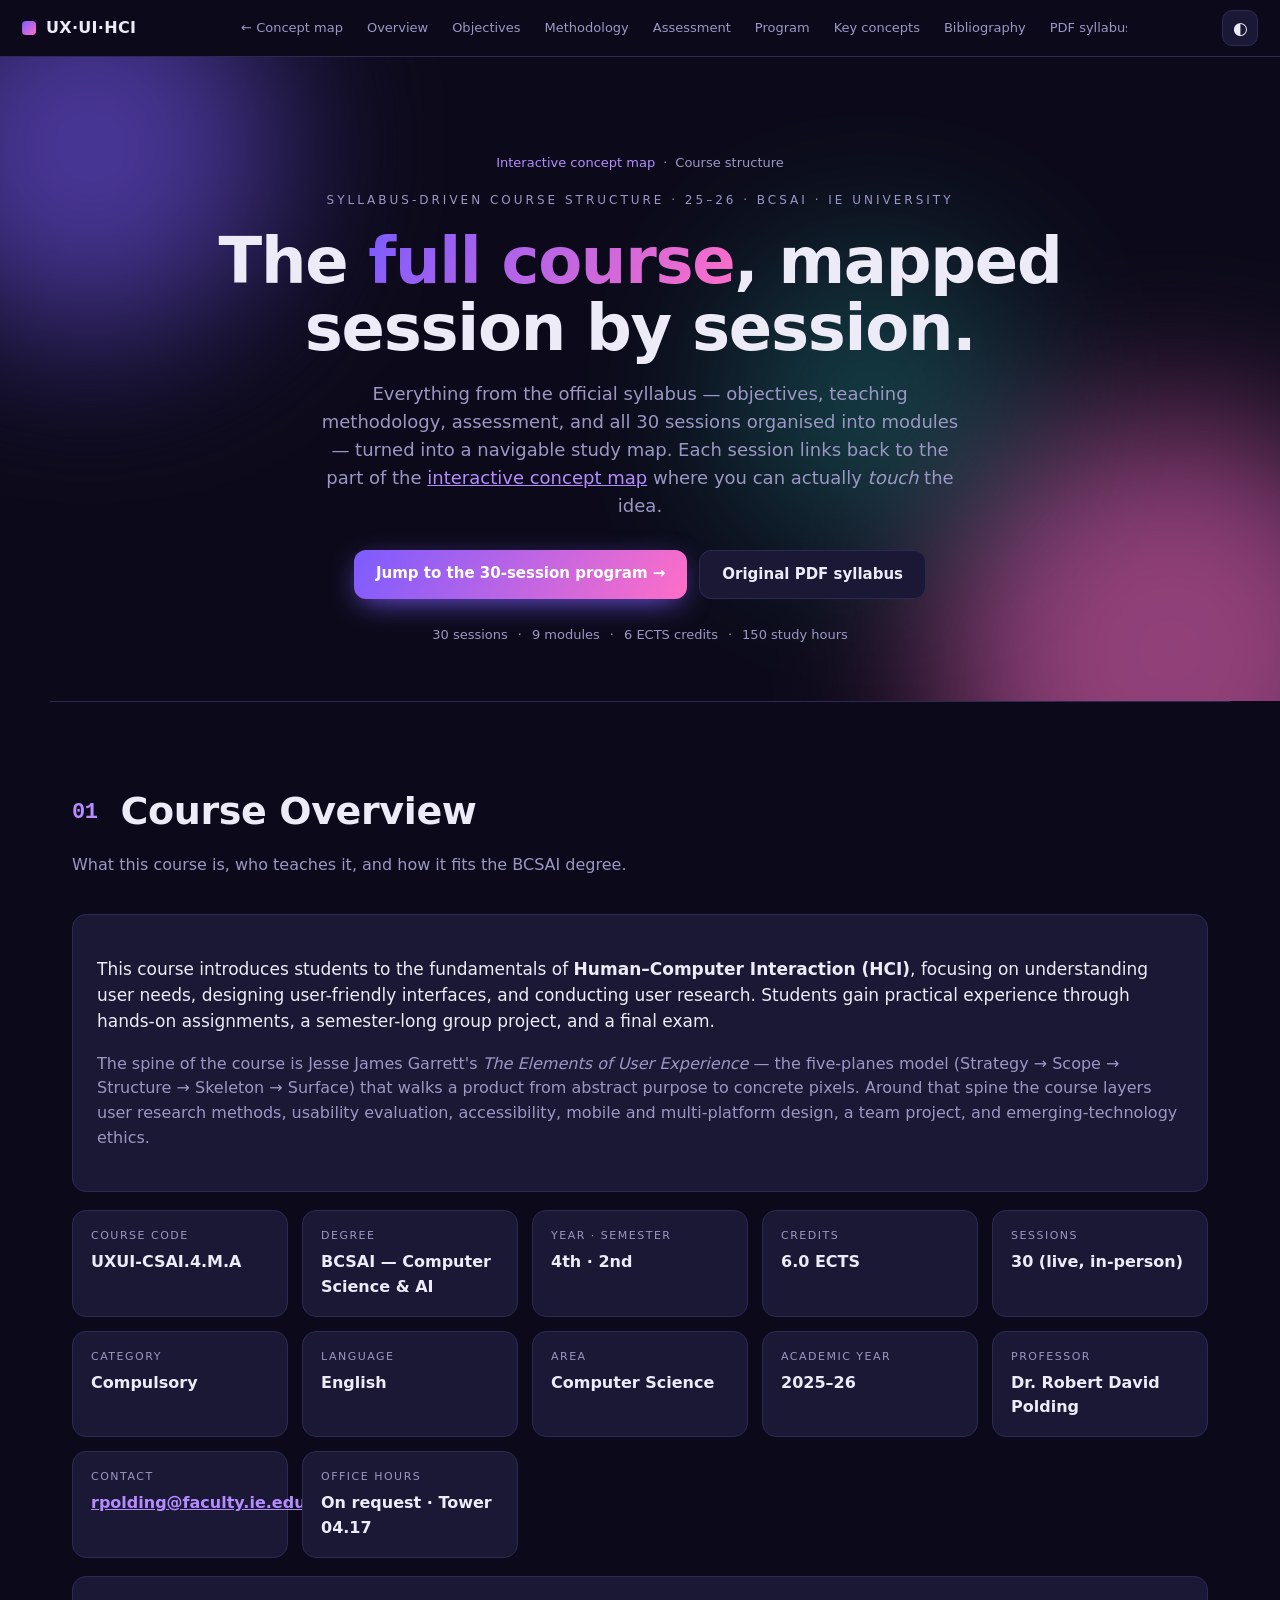
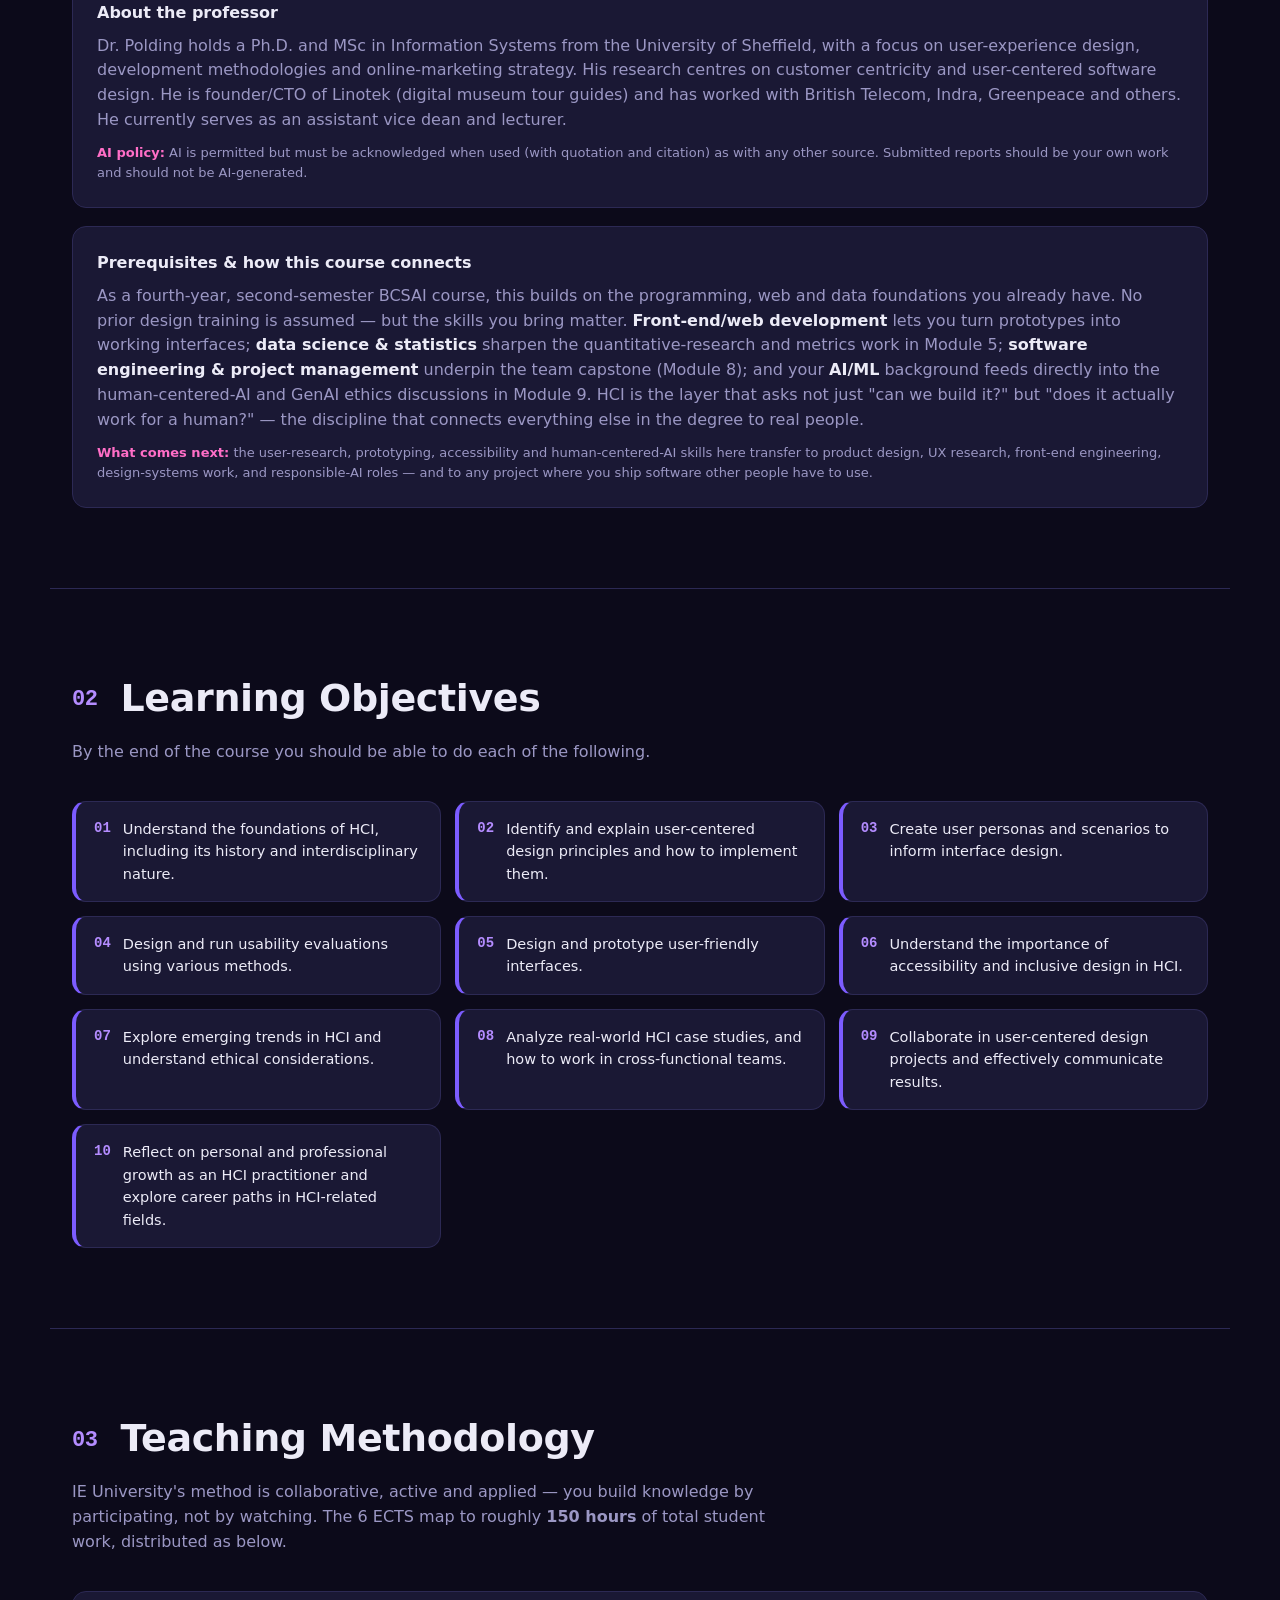
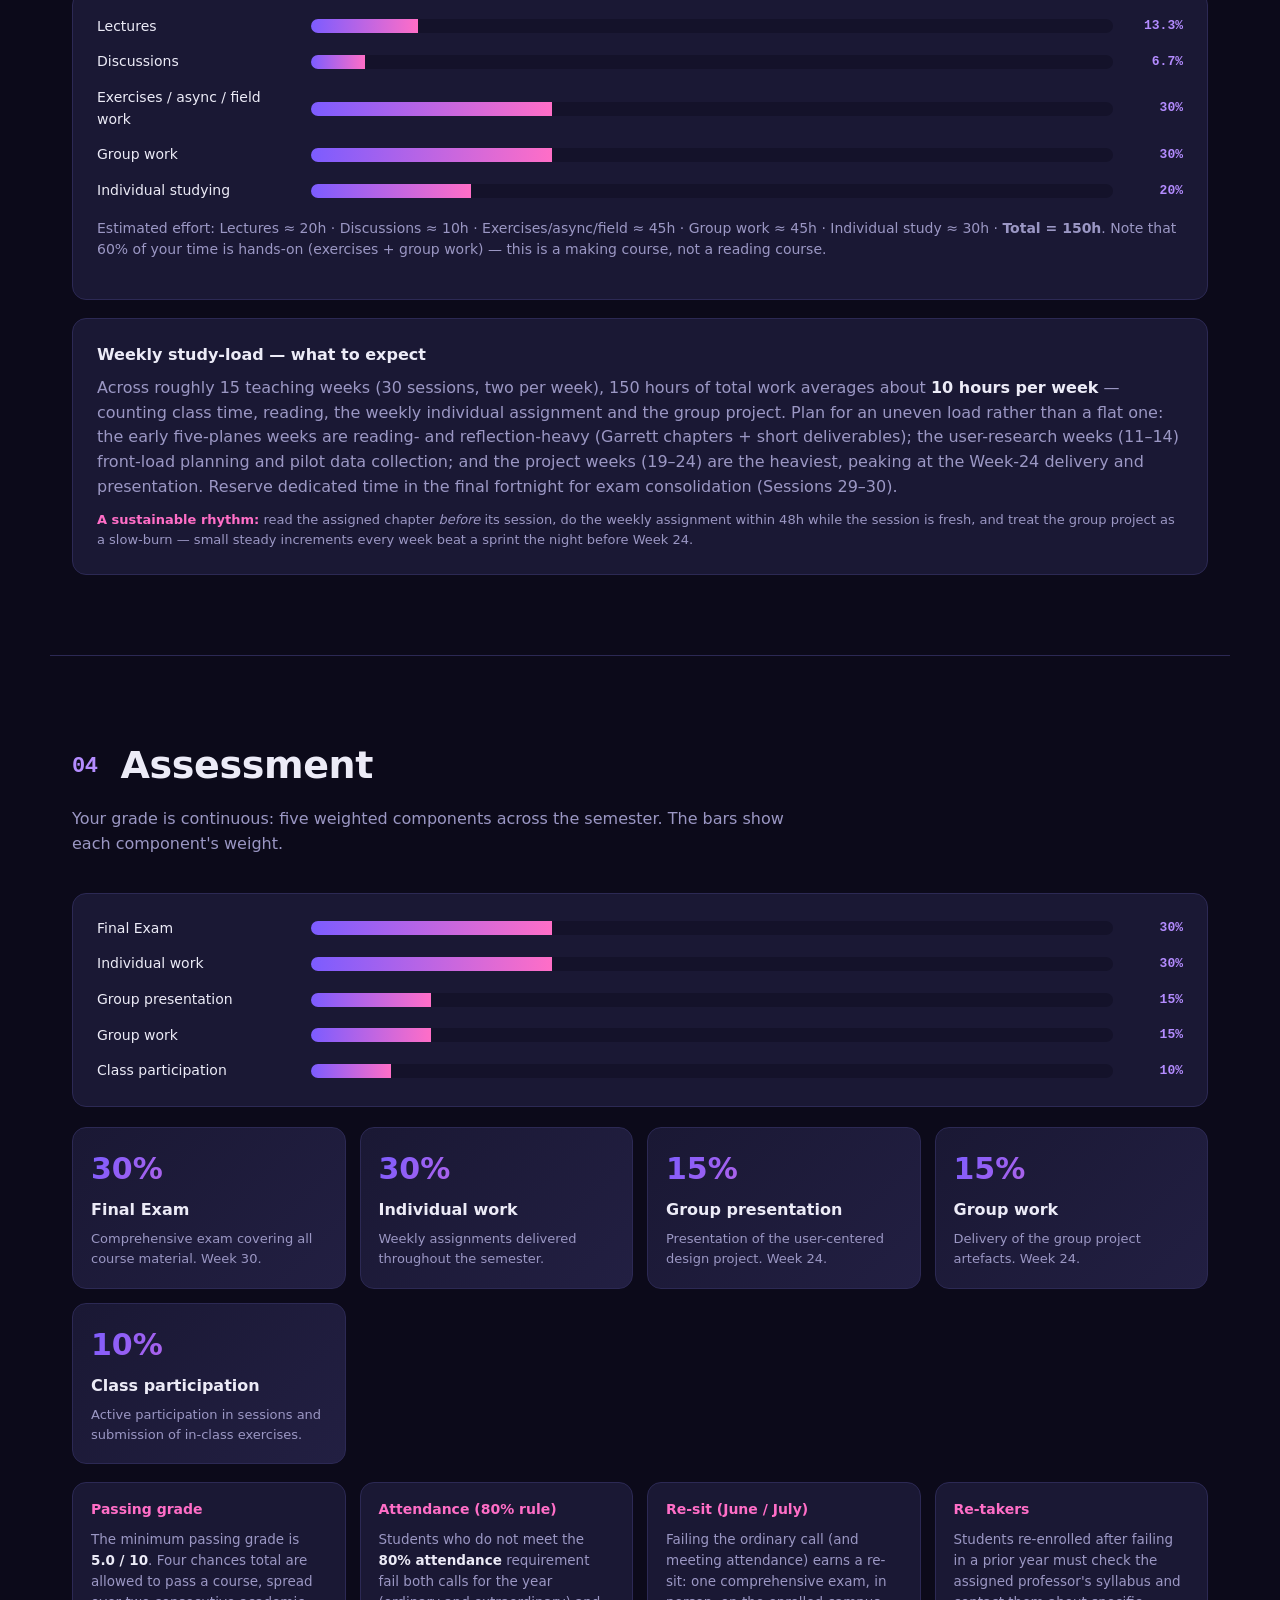
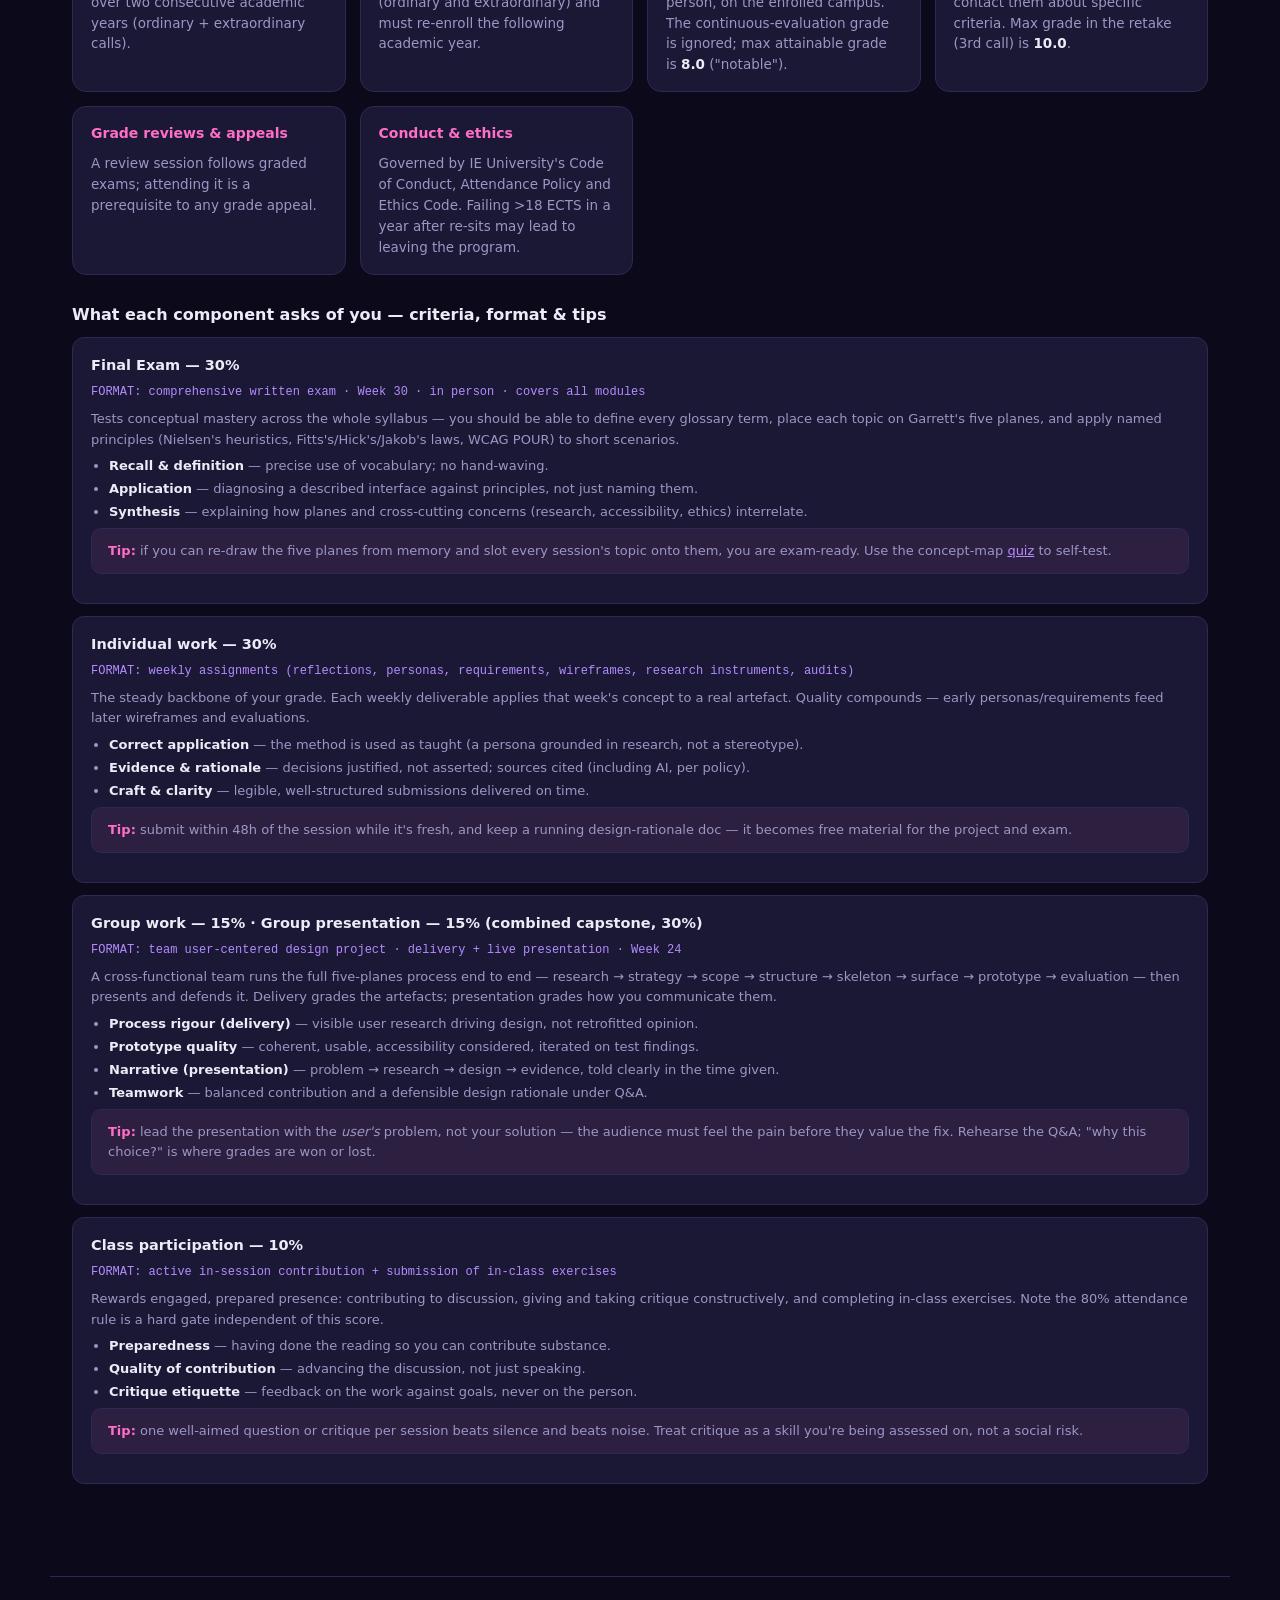
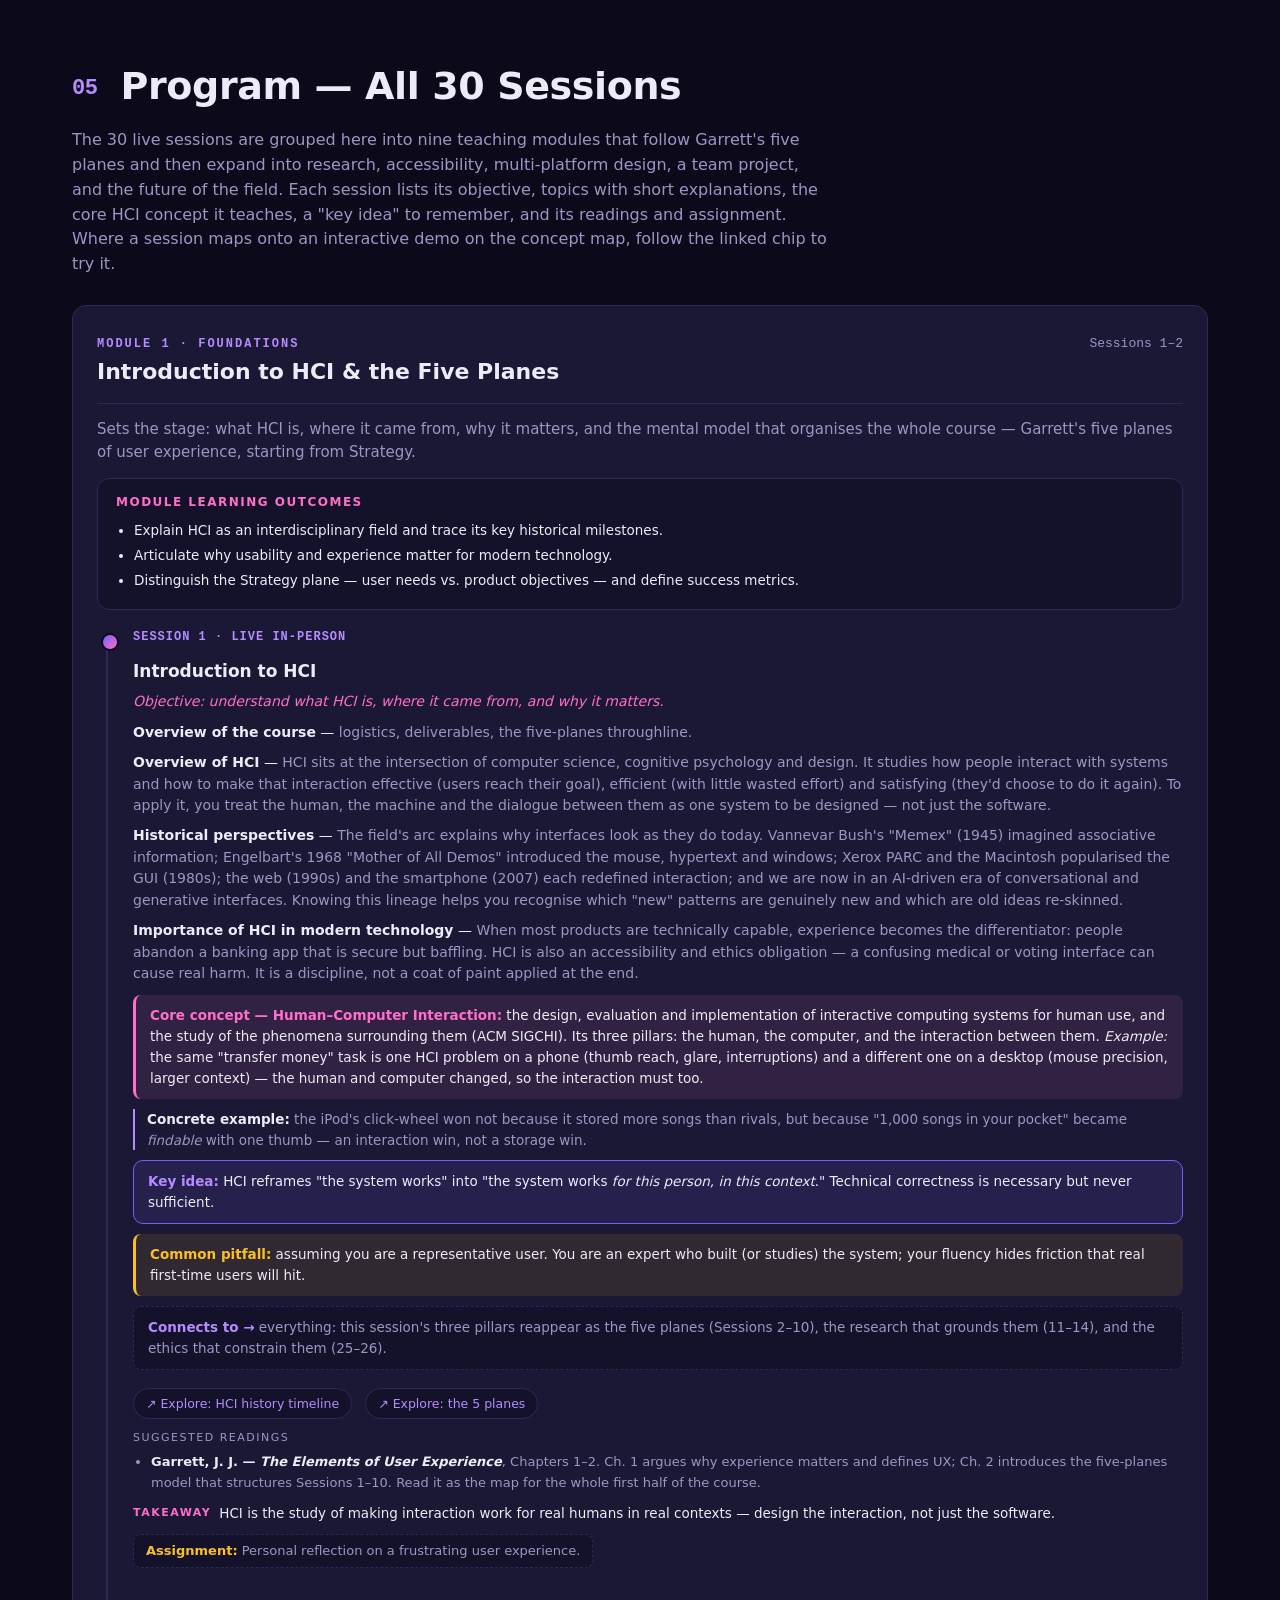
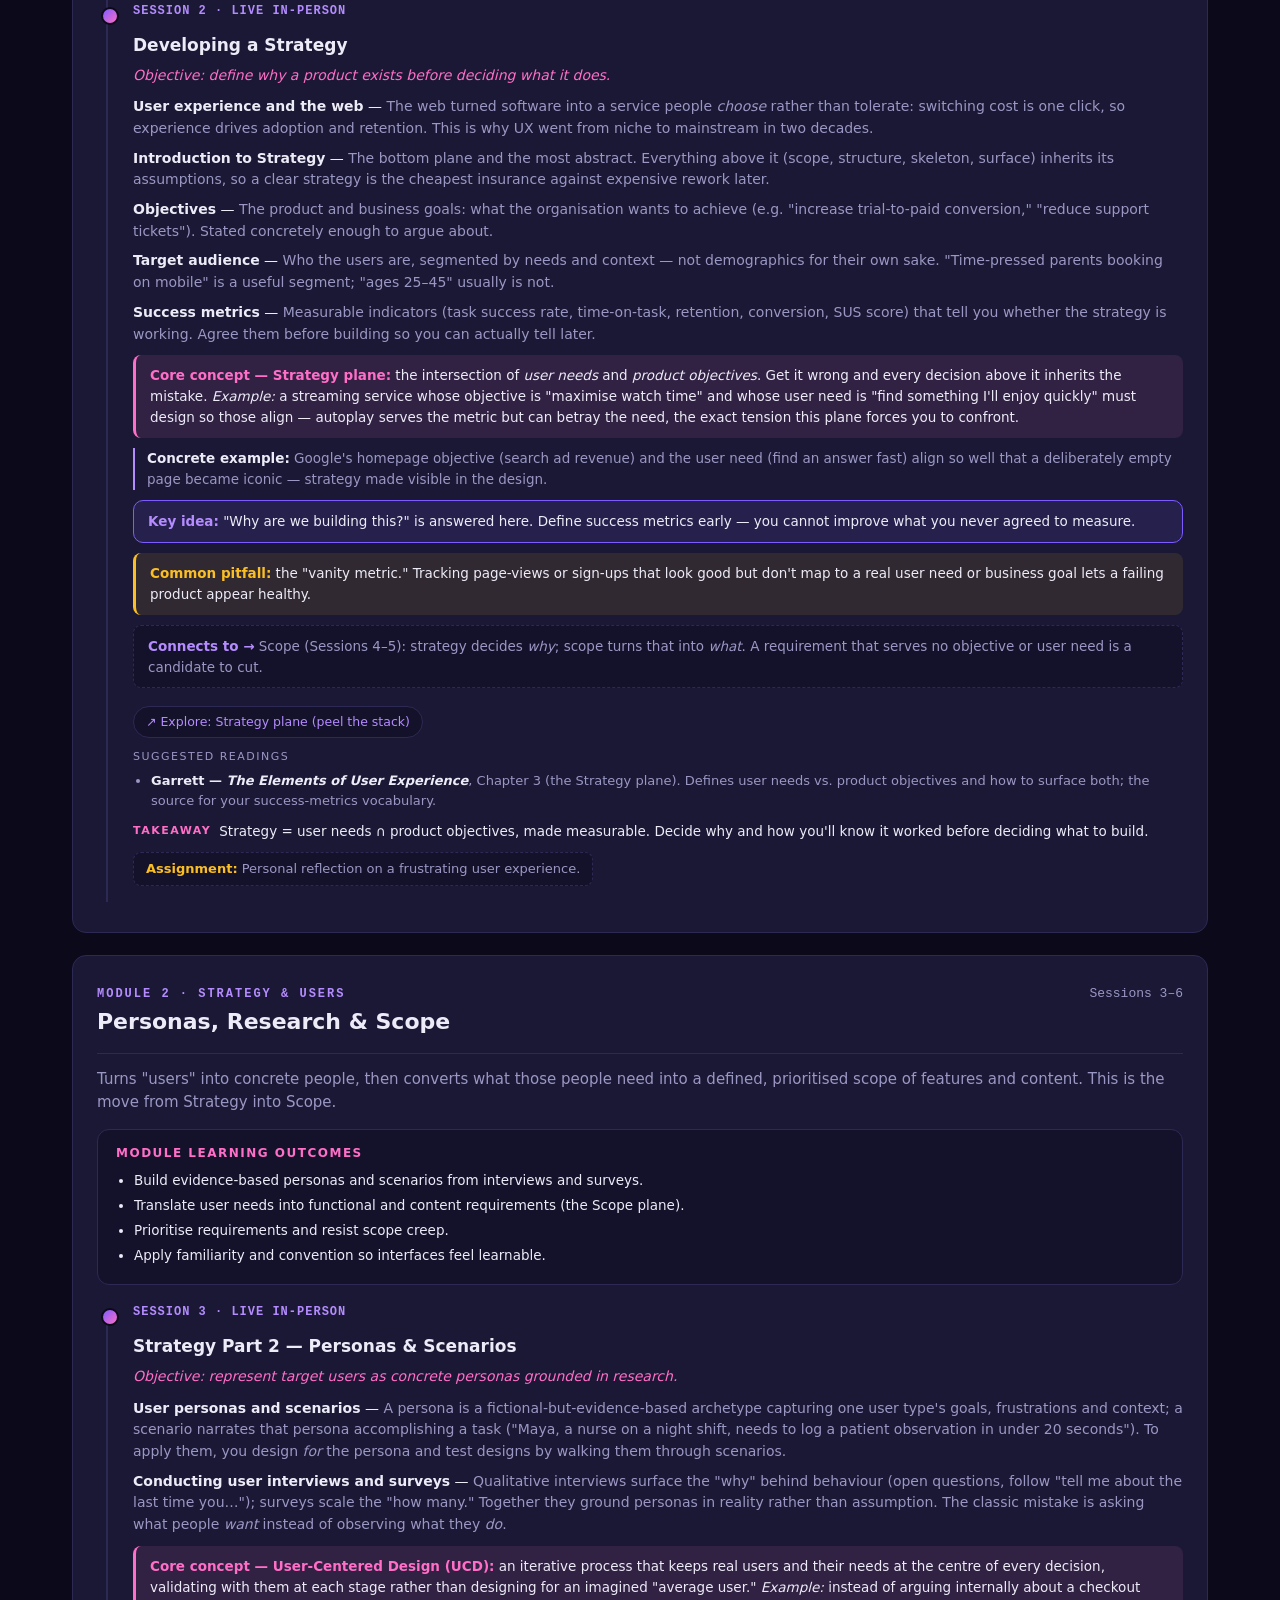
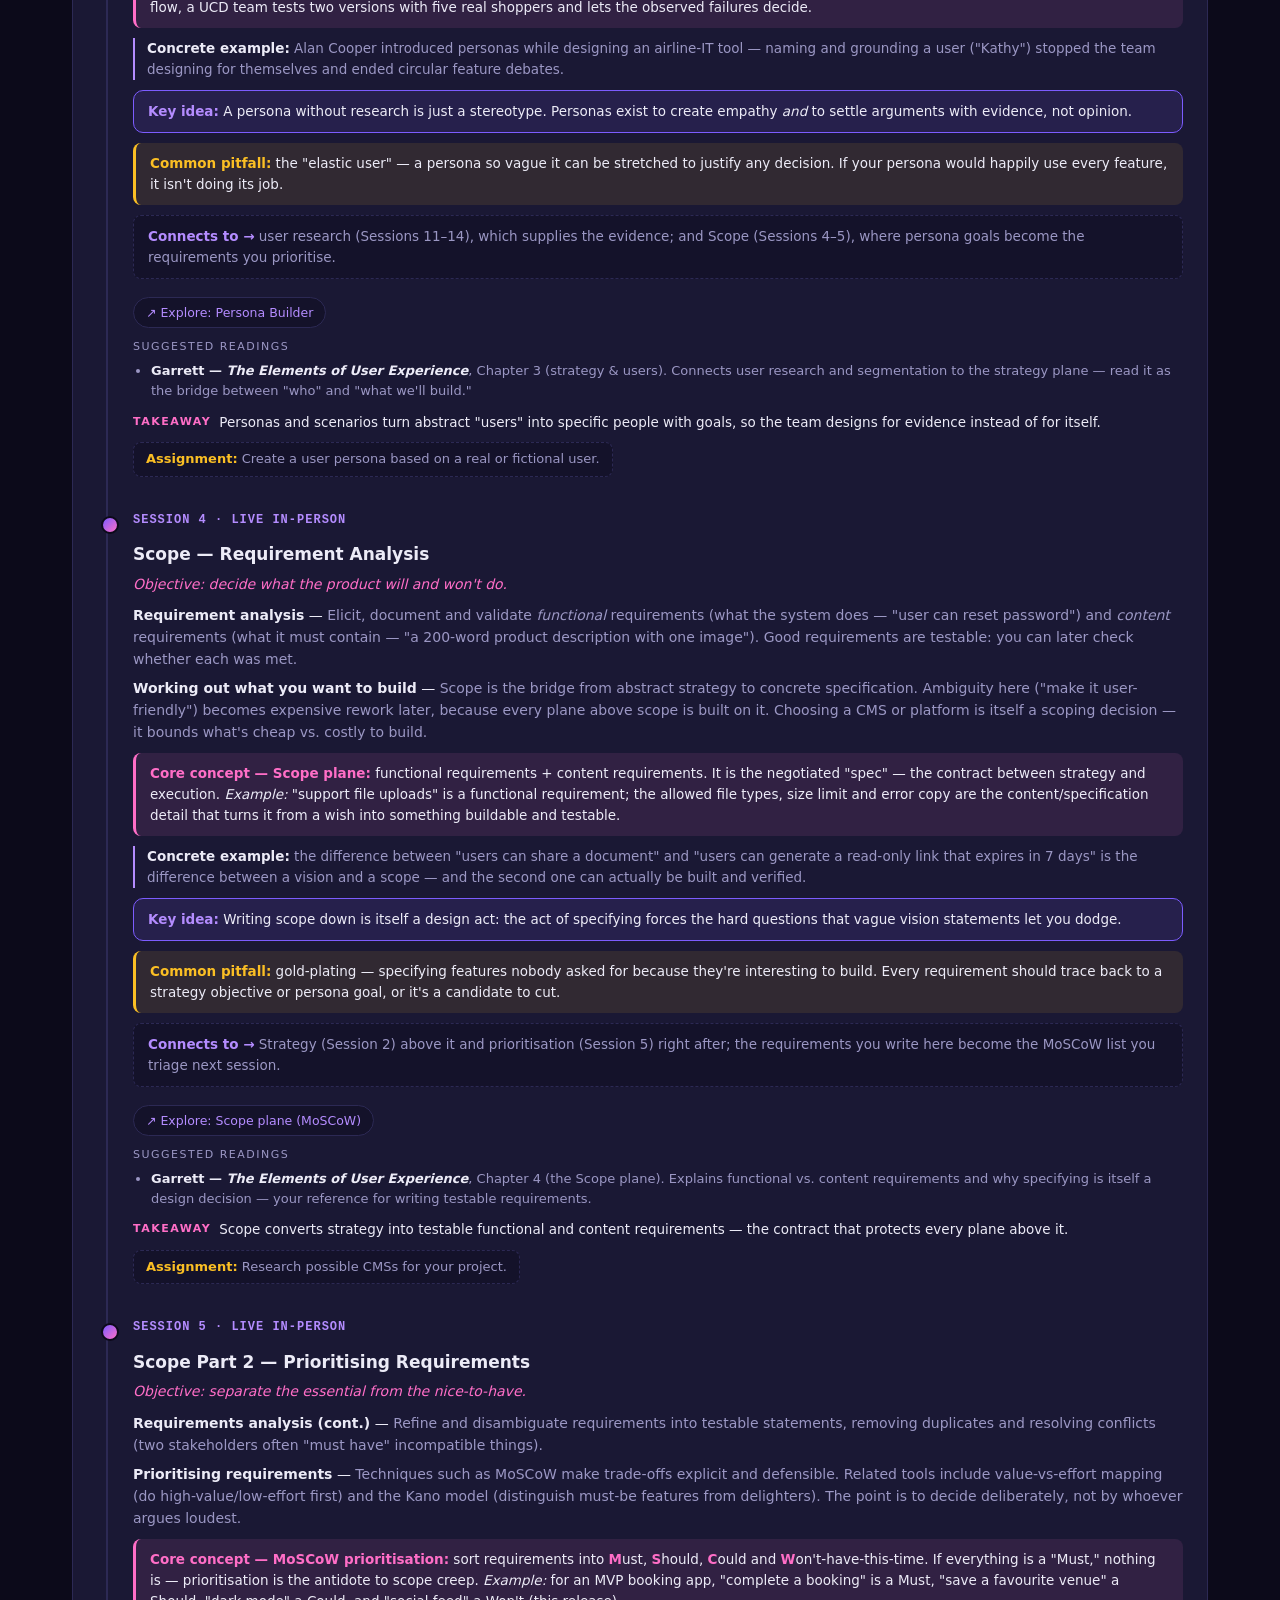
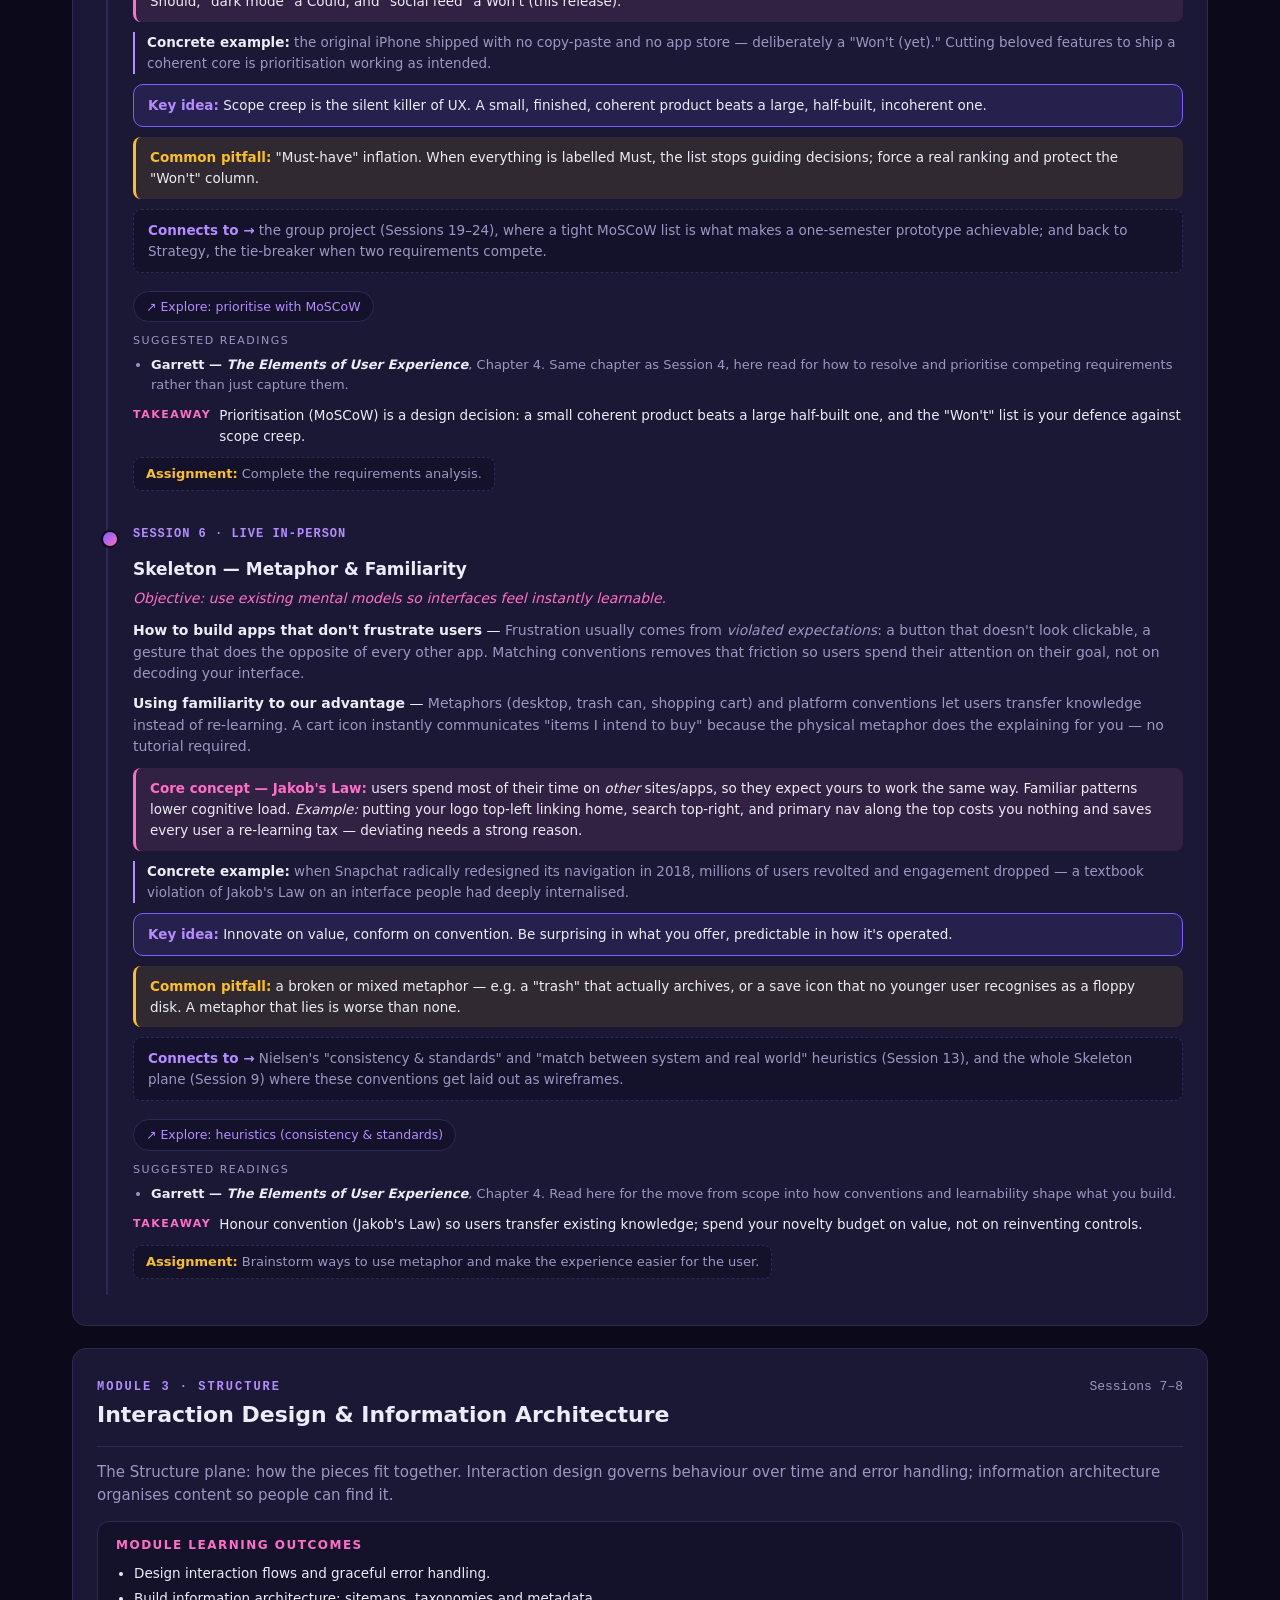
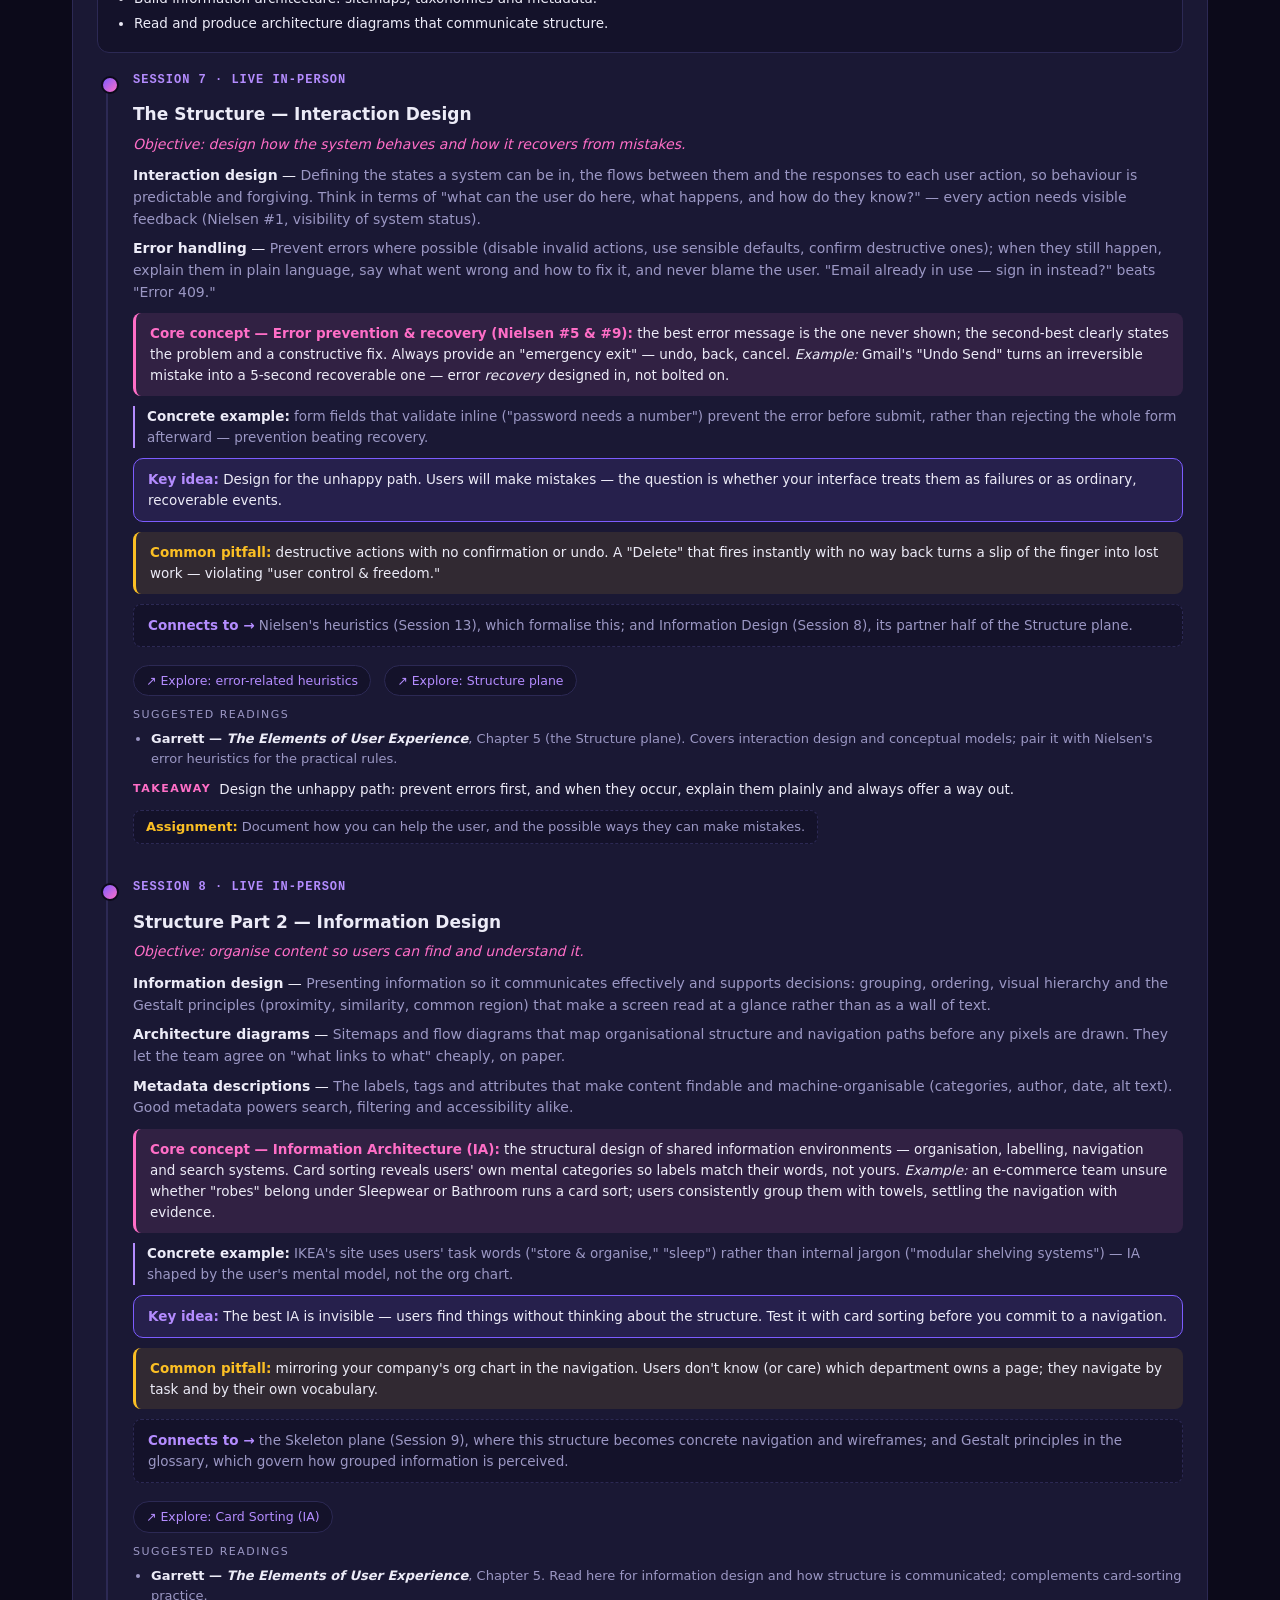
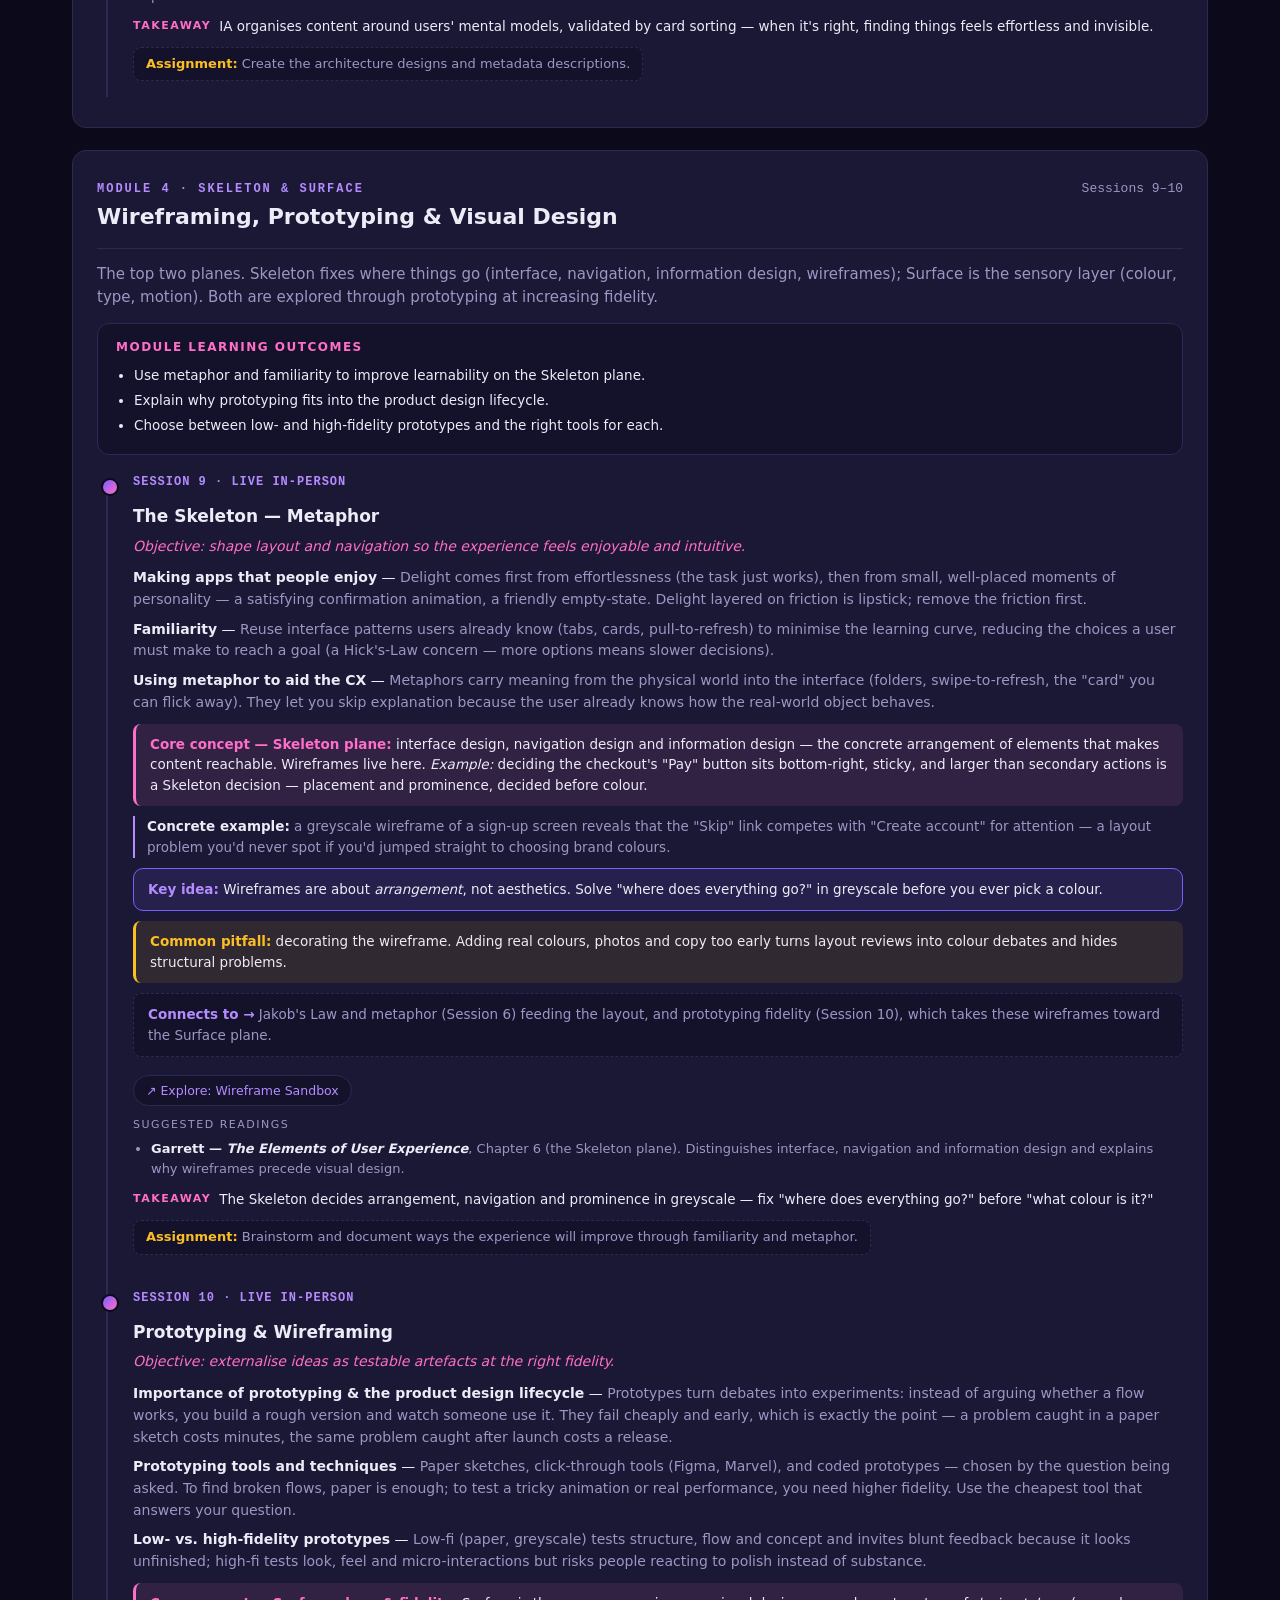
==== commit 90d491d3: "Deepen course page further (fuller per-session detail, examples, expanded glossary)" ====
--- a/course.html
+++ b/course.html
@@ -103,6 +103,29 @@
 .bib .bd { color:var(--muted); font-size:13.5px; margin:0; }
 
 .section-intro { color:var(--muted); max-width:760px; margin:0 0 28px; font-size:16px; }
+
+/* pitfall / connects-to / takeaway callouts (layered onto existing tokens) */
+.pitfall { background:color-mix(in srgb, var(--warn) 10%, var(--panel)); border-left:3px solid var(--warn); border-radius:8px; padding:10px 14px; margin:10px 0; font-size:13.5px; }
+.pitfall b { color:var(--warn); }
+.connects { background:var(--bg-2); border:1px dashed var(--line); border-radius:8px; padding:10px 14px; margin:10px 0; font-size:13.5px; color:var(--muted); }
+.connects b { color:var(--primary-2); }
+.takeaway { display:flex; gap:8px; align-items:flex-start; margin:10px 0 0; font-size:13.5px; color:var(--text); }
+.takeaway .tk { font-size:11px; text-transform:uppercase; letter-spacing:1.5px; color:var(--accent); font-weight:700; flex:0 0 auto; padding-top:1px; }
+.example { font-size:13.5px; color:var(--muted); margin:8px 0; padding-left:12px; border-left:2px solid var(--primary-2); }
+.example b { color:var(--text); }
+
+/* rubric tables inside assessment cards */
+.rubric { margin-top:22px; }
+.rubric h4 { margin:0 0 10px; font-size:16px; }
+.rubric .rcard { background:var(--panel); border:1px solid var(--line); border-radius:12px; padding:16px 18px; margin-bottom:12px; }
+.rubric .rcard h5 { margin:0 0 6px; font-size:14.5px; }
+.rubric .rcard .meta { font-size:12px; color:var(--primary-2); font-family:ui-monospace,monospace; margin:0 0 8px; }
+.rubric .rcard ul { margin:6px 0 0; padding-left:18px; }
+.rubric .rcard li { font-size:13px; color:var(--muted); margin:3px 0; }
+.rubric .rcard li b { color:var(--text); font-weight:600; }
+.tipbox { background:color-mix(in srgb, var(--accent) 8%, var(--panel)); border:1px solid var(--line); border-radius:10px; padding:12px 16px; margin-top:6px; font-size:13px; color:var(--muted); }
+.tipbox b { color:var(--accent); }
+
 @media (max-width:680px){ .barrow{ grid-template-columns:130px 1fr 44px; } }
 </style>
 </head>
@@ -179,6 +202,12 @@
     <p style="color:var(--muted);margin:0">Dr. Polding holds a Ph.D. and MSc in Information Systems from the University of Sheffield, with a focus on user-experience design, development methodologies and online-marketing strategy. His research centres on customer centricity and user-centered software design. He is founder/CTO of Linotek (digital museum tour guides) and has worked with British Telecom, Indra, Greenpeace and others. He currently serves as an assistant vice dean and lecturer.</p>
     <p style="color:var(--muted);margin:10px 0 0;font-size:13px"><b style="color:var(--accent)">AI policy:</b> AI is permitted but must be acknowledged when used (with quotation and citation) as with any other source. Submitted reports should be your own work and should not be AI-generated.</p>
   </div>
+
+  <div class="cc" style="margin-top:18px">
+    <h4 style="margin:0 0 8px">Prerequisites &amp; how this course connects</h4>
+    <p style="color:var(--muted);margin:0 0 10px">As a fourth-year, second-semester BCSAI course, this builds on the programming, web and data foundations you already have. No prior design training is assumed — but the skills you bring matter. <b style="color:var(--text)">Front-end/web development</b> lets you turn prototypes into working interfaces; <b style="color:var(--text)">data science &amp; statistics</b> sharpen the quantitative-research and metrics work in Module 5; <b style="color:var(--text)">software engineering &amp; project management</b> underpin the team capstone (Module 8); and your <b style="color:var(--text)">AI/ML</b> background feeds directly into the human-centered-AI and GenAI ethics discussions in Module 9. HCI is the layer that asks not just "can we build it?" but "does it actually work for a human?" — the discipline that connects everything else in the degree to real people.</p>
+    <p style="color:var(--muted);margin:0;font-size:13px"><b style="color:var(--accent)">What comes next:</b> the user-research, prototyping, accessibility and human-centered-AI skills here transfer to product design, UX research, front-end engineering, design-systems work, and responsible-AI roles — and to any project where you ship software other people have to use.</p>
+  </div>
 </section>
 
 <!-- ============================== OBJECTIVES ============================== -->
@@ -215,6 +244,12 @@
     </div>
     <p class="hint" style="margin-top:16px">Estimated effort: Lectures ≈ 20h · Discussions ≈ 10h · Exercises/async/field ≈ 45h · Group work ≈ 45h · Individual study ≈ 30h · <b>Total = 150h</b>. Note that 60% of your time is hands-on (exercises + group work) — this is a making course, not a reading course.</p>
   </div>
+
+  <div class="cc" style="margin-top:18px">
+    <h4 style="margin:0 0 8px">Weekly study-load — what to expect</h4>
+    <p style="color:var(--muted);margin:0 0 10px">Across roughly 15 teaching weeks (30 sessions, two per week), 150 hours of total work averages about <b style="color:var(--text)">10 hours per week</b> — counting class time, reading, the weekly individual assignment and the group project. Plan for an uneven load rather than a flat one: the early five-planes weeks are reading- and reflection-heavy (Garrett chapters + short deliverables); the user-research weeks (11–14) front-load planning and pilot data collection; and the project weeks (19–24) are the heaviest, peaking at the Week-24 delivery and presentation. Reserve dedicated time in the final fortnight for exam consolidation (Sessions 29–30).</p>
+    <p style="color:var(--muted);margin:0;font-size:13px"><b style="color:var(--accent)">A sustainable rhythm:</b> read the assigned chapter <em>before</em> its session, do the weekly assignment within 48h while the session is fresh, and treat the group project as a slow-burn — small steady increments every week beat a sprint the night before Week 24.</p>
+  </div>
 </section>
 
 <!-- ============================== ASSESSMENT ============================== -->
@@ -248,6 +283,59 @@
     <div class="rule"><h4>Grade reviews &amp; appeals</h4><p>A review session follows graded exams; attending it is a prerequisite to any grade appeal.</p></div>
     <div class="rule"><h4>Conduct &amp; ethics</h4><p>Governed by IE University's Code of Conduct, Attendance Policy and Ethics Code. Failing &gt;18 ECTS in a year after re-sits may lead to leaving the program.</p></div>
   </div>
+
+  <div class="rubric">
+    <h4 style="margin-top:28px">What each component asks of you — criteria, format &amp; tips</h4>
+
+    <div class="rcard">
+      <h5>Final Exam — 30%</h5>
+      <p class="meta">FORMAT: comprehensive written exam · Week 30 · in person · covers all modules</p>
+      <p style="color:var(--muted);font-size:13px;margin:0 0 6px">Tests conceptual mastery across the whole syllabus — you should be able to define every glossary term, place each topic on Garrett's five planes, and apply named principles (Nielsen's heuristics, Fitts's/Hick's/Jakob's laws, WCAG POUR) to short scenarios.</p>
+      <ul>
+        <li><b>Recall &amp; definition</b> — precise use of vocabulary; no hand-waving.</li>
+        <li><b>Application</b> — diagnosing a described interface against principles, not just naming them.</li>
+        <li><b>Synthesis</b> — explaining how planes and cross-cutting concerns (research, accessibility, ethics) interrelate.</li>
+      </ul>
+      <p class="tipbox"><b>Tip:</b> if you can re-draw the five planes from memory and slot every session's topic onto them, you are exam-ready. Use the concept-map <a href="index.html#quiz">quiz</a> to self-test.</p>
+    </div>
+
+    <div class="rcard">
+      <h5>Individual work — 30%</h5>
+      <p class="meta">FORMAT: weekly assignments (reflections, personas, requirements, wireframes, research instruments, audits)</p>
+      <p style="color:var(--muted);font-size:13px;margin:0 0 6px">The steady backbone of your grade. Each weekly deliverable applies that week's concept to a real artefact. Quality compounds — early personas/requirements feed later wireframes and evaluations.</p>
+      <ul>
+        <li><b>Correct application</b> — the method is used as taught (a persona grounded in research, not a stereotype).</li>
+        <li><b>Evidence &amp; rationale</b> — decisions justified, not asserted; sources cited (including AI, per policy).</li>
+        <li><b>Craft &amp; clarity</b> — legible, well-structured submissions delivered on time.</li>
+      </ul>
+      <p class="tipbox"><b>Tip:</b> submit within 48h of the session while it's fresh, and keep a running design-rationale doc — it becomes free material for the project and exam.</p>
+    </div>
+
+    <div class="rcard">
+      <h5>Group work — 15% · Group presentation — 15% (combined capstone, 30%)</h5>
+      <p class="meta">FORMAT: team user-centered design project · delivery + live presentation · Week 24</p>
+      <p style="color:var(--muted);font-size:13px;margin:0 0 6px">A cross-functional team runs the full five-planes process end to end — research → strategy → scope → structure → skeleton → surface → prototype → evaluation — then presents and defends it. Delivery grades the artefacts; presentation grades how you communicate them.</p>
+      <ul>
+        <li><b>Process rigour (delivery)</b> — visible user research driving design, not retrofitted opinion.</li>
+        <li><b>Prototype quality</b> — coherent, usable, accessibility considered, iterated on test findings.</li>
+        <li><b>Narrative (presentation)</b> — problem → research → design → evidence, told clearly in the time given.</li>
+        <li><b>Teamwork</b> — balanced contribution and a defensible design rationale under Q&amp;A.</li>
+      </ul>
+      <p class="tipbox"><b>Tip:</b> lead the presentation with the <em>user's</em> problem, not your solution — the audience must feel the pain before they value the fix. Rehearse the Q&amp;A; "why this choice?" is where grades are won or lost.</p>
+    </div>
+
+    <div class="rcard">
+      <h5>Class participation — 10%</h5>
+      <p class="meta">FORMAT: active in-session contribution + submission of in-class exercises</p>
+      <p style="color:var(--muted);font-size:13px;margin:0 0 6px">Rewards engaged, prepared presence: contributing to discussion, giving and taking critique constructively, and completing in-class exercises. Note the 80% attendance rule is a hard gate independent of this score.</p>
+      <ul>
+        <li><b>Preparedness</b> — having done the reading so you can contribute substance.</li>
+        <li><b>Quality of contribution</b> — advancing the discussion, not just speaking.</li>
+        <li><b>Critique etiquette</b> — feedback on the work against goals, never on the person.</li>
+      </ul>
+      <p class="tipbox"><b>Tip:</b> one well-aimed question or critique per session beats silence and beats noise. Treat critique as a skill you're being assessed on, not a social risk.</p>
+    </div>
+  </div>
 </section>
 
 <!-- ============================== PROGRAM ============================== -->
@@ -277,16 +365,20 @@
         <h4>Introduction to HCI</h4>
         <p class="obj-line">Objective: understand what HCI is, where it came from, and why it matters.</p>
         <p class="topic"><b>Overview of the course</b> — <span>logistics, deliverables, the five-planes throughline.</span></p>
-        <p class="topic"><b>Overview of HCI</b> — <span>HCI sits at the intersection of computer science, cognitive psychology and design; it studies how people interact with systems and how to make that interaction effective, efficient and satisfying.</span></p>
-        <p class="topic"><b>Historical perspectives</b> — <span>from Vannevar Bush's "Memex" (1945) and Engelbart's mouse/NLS (1968) to the GUI (Xerox PARC, Macintosh), the web, mobile, and today's AI-driven interfaces.</span></p>
-        <p class="topic"><b>Importance of HCI in modern technology</b> — <span>good interaction design is now a competitive differentiator and an accessibility/ethics obligation, not a finishing coat of paint.</span></p>
-        <div class="concept"><b>Core concept — Human–Computer Interaction:</b> the design, evaluation and implementation of interactive computing systems for human use, and the study of the phenomena surrounding them (ACM SIGCHI). Its three pillars: the human, the computer, and the interaction between them.</div>
+        <p class="topic"><b>Overview of HCI</b> — <span>HCI sits at the intersection of computer science, cognitive psychology and design. It studies how people interact with systems and how to make that interaction effective (users reach their goal), efficient (with little wasted effort) and satisfying (they'd choose to do it again). To apply it, you treat the human, the machine and the dialogue between them as one system to be designed — not just the software.</span></p>
+        <p class="topic"><b>Historical perspectives</b> — <span>The field's arc explains why interfaces look as they do today. Vannevar Bush's "Memex" (1945) imagined associative information; Engelbart's 1968 "Mother of All Demos" introduced the mouse, hypertext and windows; Xerox PARC and the Macintosh popularised the GUI (1980s); the web (1990s) and the smartphone (2007) each redefined interaction; and we are now in an AI-driven era of conversational and generative interfaces. Knowing this lineage helps you recognise which "new" patterns are genuinely new and which are old ideas re-skinned.</span></p>
+        <p class="topic"><b>Importance of HCI in modern technology</b> — <span>When most products are technically capable, experience becomes the differentiator: people abandon a banking app that is secure but baffling. HCI is also an accessibility and ethics obligation — a confusing medical or voting interface can cause real harm. It is a discipline, not a coat of paint applied at the end.</span></p>
+        <div class="concept"><b>Core concept — Human–Computer Interaction:</b> the design, evaluation and implementation of interactive computing systems for human use, and the study of the phenomena surrounding them (ACM SIGCHI). Its three pillars: the human, the computer, and the interaction between them. <i>Example:</i> the same "transfer money" task is one HCI problem on a phone (thumb reach, glare, interruptions) and a different one on a desktop (mouse precision, larger context) — the human and computer changed, so the interaction must too.</div>
+        <p class="example"><b>Concrete example:</b> the iPod's click-wheel won not because it stored more songs than rivals, but because "1,000 songs in your pocket" became <i>findable</i> with one thumb — an interaction win, not a storage win.</p>
         <div class="keyidea"><b>Key idea:</b> HCI reframes "the system works" into "the system works <em>for this person, in this context</em>." Technical correctness is necessary but never sufficient.</div>
+        <p class="pitfall"><b>Common pitfall:</b> assuming you are a representative user. You are an expert who built (or studies) the system; your fluency hides friction that real first-time users will hit.</p>
+        <p class="connects"><b>Connects to →</b> everything: this session's three pillars reappear as the five planes (Sessions 2–10), the research that grounds them (11–14), and the ethics that constrain them (25–26).</p>
         <a class="xlink" href="index.html#timeline">↗ Explore: HCI history timeline</a>
         <a class="xlink" href="index.html#planes">↗ Explore: the 5 planes</a>
         <div class="readings"><p class="rh">Suggested readings</p><ul>
-          <li><b>Garrett, J. J. — <i>The Elements of User Experience</i></b>, Chapters 1–2 (what UX is; the five-planes model).</li>
-        </ul></div>
+          <li><b>Garrett, J. J. — <i>The Elements of User Experience</i></b>, Chapters 1–2. <span>Ch. 1 argues why experience matters and defines UX; Ch. 2 introduces the five-planes model that structures Sessions 1–10. Read it as the map for the whole first half of the course.</span></li>
+        </ul></div>
+        <div class="takeaway"><span class="tk">Takeaway</span><span>HCI is the study of making interaction work for real humans in real contexts — design the interaction, not just the software.</span></div>
         <span class="assign"><b>Assignment:</b> Personal reflection on a frustrating user experience.</span>
       </div>
 
@@ -294,17 +386,21 @@
         <p class="sess-num">SESSION 2 · LIVE IN-PERSON</p>
         <h4>Developing a Strategy</h4>
         <p class="obj-line">Objective: define why a product exists before deciding what it does.</p>
-        <p class="topic"><b>User experience and the web</b> — <span>the web made UX mainstream: software became a service people choose, so experience drives adoption.</span></p>
-        <p class="topic"><b>Introduction to Strategy</b> — <span>the bottom plane. Everything above it (scope, structure, skeleton, surface) is constrained by the strategy.</span></p>
-        <p class="topic"><b>Objectives</b> — <span>the product/business goals: what the organisation wants to achieve.</span></p>
-        <p class="topic"><b>Target audience</b> — <span>who the users are, segmented by needs and context.</span></p>
-        <p class="topic"><b>Success metrics</b> — <span>measurable indicators (task success, retention, conversion, SUS scores) that tell you whether the strategy is working.</span></p>
-        <div class="concept"><b>Core concept — Strategy plane:</b> the intersection of <em>user needs</em> and <em>product objectives</em>. Get it wrong and every decision above it inherits the mistake.</div>
+        <p class="topic"><b>User experience and the web</b> — <span>The web turned software into a service people <i>choose</i> rather than tolerate: switching cost is one click, so experience drives adoption and retention. This is why UX went from niche to mainstream in two decades.</span></p>
+        <p class="topic"><b>Introduction to Strategy</b> — <span>The bottom plane and the most abstract. Everything above it (scope, structure, skeleton, surface) inherits its assumptions, so a clear strategy is the cheapest insurance against expensive rework later.</span></p>
+        <p class="topic"><b>Objectives</b> — <span>The product and business goals: what the organisation wants to achieve (e.g. "increase trial-to-paid conversion," "reduce support tickets"). Stated concretely enough to argue about.</span></p>
+        <p class="topic"><b>Target audience</b> — <span>Who the users are, segmented by needs and context — not demographics for their own sake. "Time-pressed parents booking on mobile" is a useful segment; "ages 25–45" usually is not.</span></p>
+        <p class="topic"><b>Success metrics</b> — <span>Measurable indicators (task success rate, time-on-task, retention, conversion, SUS score) that tell you whether the strategy is working. Agree them before building so you can actually tell later.</span></p>
+        <div class="concept"><b>Core concept — Strategy plane:</b> the intersection of <em>user needs</em> and <em>product objectives</em>. Get it wrong and every decision above it inherits the mistake. <i>Example:</i> a streaming service whose objective is "maximise watch time" and whose user need is "find something I'll enjoy quickly" must design so those align — autoplay serves the metric but can betray the need, the exact tension this plane forces you to confront.</div>
+        <p class="example"><b>Concrete example:</b> Google's homepage objective (search ad revenue) and the user need (find an answer fast) align so well that a deliberately empty page became iconic — strategy made visible in the design.</p>
         <div class="keyidea"><b>Key idea:</b> "Why are we building this?" is answered here. Define success metrics early — you cannot improve what you never agreed to measure.</div>
+        <p class="pitfall"><b>Common pitfall:</b> the "vanity metric." Tracking page-views or sign-ups that look good but don't map to a real user need or business goal lets a failing product appear healthy.</p>
+        <p class="connects"><b>Connects to →</b> Scope (Sessions 4–5): strategy decides <i>why</i>; scope turns that into <i>what</i>. A requirement that serves no objective or user need is a candidate to cut.</p>
         <a class="xlink" href="index.html#planes">↗ Explore: Strategy plane (peel the stack)</a>
         <div class="readings"><p class="rh">Suggested readings</p><ul>
-          <li><b>Garrett — <i>The Elements of User Experience</i></b>, Chapter 3 (the Strategy plane).</li>
-        </ul></div>
+          <li><b>Garrett — <i>The Elements of User Experience</i></b>, Chapter 3 (the Strategy plane). <span>Defines user needs vs. product objectives and how to surface both; the source for your success-metrics vocabulary.</span></li>
+        </ul></div>
+        <div class="takeaway"><span class="tk">Takeaway</span><span>Strategy = user needs ∩ product objectives, made measurable. Decide why and how you'll know it worked before deciding what to build.</span></div>
         <span class="assign"><b>Assignment:</b> Personal reflection on a frustrating user experience.</span>
       </div>
     </div>
@@ -332,14 +428,18 @@
         <p class="sess-num">SESSION 3 · LIVE IN-PERSON</p>
         <h4>Strategy Part 2 — Personas &amp; Scenarios</h4>
         <p class="obj-line">Objective: represent target users as concrete personas grounded in research.</p>
-        <p class="topic"><b>User personas and scenarios</b> — <span>a persona is a fictional-but-evidence-based archetype (goals, frustrations, context); a scenario narrates that persona accomplishing a task.</span></p>
-        <p class="topic"><b>Conducting user interviews and surveys</b> — <span>qualitative interviews surface the "why"; surveys scale the "how many." Together they ground personas in reality rather than assumption.</span></p>
-        <div class="concept"><b>Core concept — User-Centered Design (UCD):</b> an iterative process that keeps real users and their needs at the centre of every decision, validating with them at each stage rather than designing for an imagined "average user."</div>
+        <p class="topic"><b>User personas and scenarios</b> — <span>A persona is a fictional-but-evidence-based archetype capturing one user type's goals, frustrations and context; a scenario narrates that persona accomplishing a task ("Maya, a nurse on a night shift, needs to log a patient observation in under 20 seconds"). To apply them, you design <i>for</i> the persona and test designs by walking them through scenarios.</span></p>
+        <p class="topic"><b>Conducting user interviews and surveys</b> — <span>Qualitative interviews surface the "why" behind behaviour (open questions, follow "tell me about the last time you…"); surveys scale the "how many." Together they ground personas in reality rather than assumption. The classic mistake is asking what people <i>want</i> instead of observing what they <i>do</i>.</span></p>
+        <div class="concept"><b>Core concept — User-Centered Design (UCD):</b> an iterative process that keeps real users and their needs at the centre of every decision, validating with them at each stage rather than designing for an imagined "average user." <i>Example:</i> instead of arguing internally about a checkout flow, a UCD team tests two versions with five real shoppers and lets the observed failures decide.</div>
+        <p class="example"><b>Concrete example:</b> Alan Cooper introduced personas while designing an airline-IT tool — naming and grounding a user ("Kathy") stopped the team designing for themselves and ended circular feature debates.</p>
         <div class="keyidea"><b>Key idea:</b> A persona without research is just a stereotype. Personas exist to create empathy <em>and</em> to settle arguments with evidence, not opinion.</div>
+        <p class="pitfall"><b>Common pitfall:</b> the "elastic user" — a persona so vague it can be stretched to justify any decision. If your persona would happily use every feature, it isn't doing its job.</p>
+        <p class="connects"><b>Connects to →</b> user research (Sessions 11–14), which supplies the evidence; and Scope (Sessions 4–5), where persona goals become the requirements you prioritise.</p>
         <a class="xlink" href="index.html#persona">↗ Explore: Persona Builder</a>
         <div class="readings"><p class="rh">Suggested readings</p><ul>
-          <li><b>Garrett — <i>The Elements of User Experience</i></b>, Chapter 3 (strategy &amp; users).</li>
-        </ul></div>
+          <li><b>Garrett — <i>The Elements of User Experience</i></b>, Chapter 3 (strategy &amp; users). <span>Connects user research and segmentation to the strategy plane — read it as the bridge between "who" and "what we'll build."</span></li>
+        </ul></div>
+        <div class="takeaway"><span class="tk">Takeaway</span><span>Personas and scenarios turn abstract "users" into specific people with goals, so the team designs for evidence instead of for itself.</span></div>
         <span class="assign"><b>Assignment:</b> Create a user persona based on a real or fictional user.</span>
       </div>
 
@@ -347,14 +447,18 @@
         <p class="sess-num">SESSION 4 · LIVE IN-PERSON</p>
         <h4>Scope — Requirement Analysis</h4>
         <p class="obj-line">Objective: decide what the product will and won't do.</p>
-        <p class="topic"><b>Requirement analysis</b> — <span>elicit, document and validate functional requirements (what the system does) and content requirements (what it must contain).</span></p>
-        <p class="topic"><b>Working out what you want to build</b> — <span>scope is the bridge from abstract strategy to concrete specification; ambiguity here becomes rework later.</span></p>
-        <div class="concept"><b>Core concept — Scope plane:</b> functional requirements + content requirements. It is the negotiated "spec" — the contract between strategy and execution.</div>
+        <p class="topic"><b>Requirement analysis</b> — <span>Elicit, document and validate <i>functional</i> requirements (what the system does — "user can reset password") and <i>content</i> requirements (what it must contain — "a 200-word product description with one image"). Good requirements are testable: you can later check whether each was met.</span></p>
+        <p class="topic"><b>Working out what you want to build</b> — <span>Scope is the bridge from abstract strategy to concrete specification. Ambiguity here ("make it user-friendly") becomes expensive rework later, because every plane above scope is built on it. Choosing a CMS or platform is itself a scoping decision — it bounds what's cheap vs. costly to build.</span></p>
+        <div class="concept"><b>Core concept — Scope plane:</b> functional requirements + content requirements. It is the negotiated "spec" — the contract between strategy and execution. <i>Example:</i> "support file uploads" is a functional requirement; the allowed file types, size limit and error copy are the content/specification detail that turns it from a wish into something buildable and testable.</div>
+        <p class="example"><b>Concrete example:</b> the difference between "users can share a document" and "users can generate a read-only link that expires in 7 days" is the difference between a vision and a scope — and the second one can actually be built and verified.</p>
         <div class="keyidea"><b>Key idea:</b> Writing scope down is itself a design act: the act of specifying forces the hard questions that vague vision statements let you dodge.</div>
+        <p class="pitfall"><b>Common pitfall:</b> gold-plating — specifying features nobody asked for because they're interesting to build. Every requirement should trace back to a strategy objective or persona goal, or it's a candidate to cut.</p>
+        <p class="connects"><b>Connects to →</b> Strategy (Session 2) above it and prioritisation (Session 5) right after; the requirements you write here become the MoSCoW list you triage next session.</p>
         <a class="xlink" href="index.html#scope">↗ Explore: Scope plane (MoSCoW)</a>
         <div class="readings"><p class="rh">Suggested readings</p><ul>
-          <li><b>Garrett — <i>The Elements of User Experience</i></b>, Chapter 4 (the Scope plane).</li>
-        </ul></div>
+          <li><b>Garrett — <i>The Elements of User Experience</i></b>, Chapter 4 (the Scope plane). <span>Explains functional vs. content requirements and why specifying is itself a design decision — your reference for writing testable requirements.</span></li>
+        </ul></div>
+        <div class="takeaway"><span class="tk">Takeaway</span><span>Scope converts strategy into testable functional and content requirements — the contract that protects every plane above it.</span></div>
         <span class="assign"><b>Assignment:</b> Research possible CMSs for your project.</span>
       </div>
 
@@ -362,14 +466,18 @@
         <p class="sess-num">SESSION 5 · LIVE IN-PERSON</p>
         <h4>Scope Part 2 — Prioritising Requirements</h4>
         <p class="obj-line">Objective: separate the essential from the nice-to-have.</p>
-        <p class="topic"><b>Requirements analysis (cont.)</b> — <span>refine and disambiguate requirements into testable statements.</span></p>
-        <p class="topic"><b>Prioritising requirements</b> — <span>techniques such as MoSCoW (Must / Should / Could / Won't) make trade-offs explicit and defensible.</span></p>
-        <div class="concept"><b>Core concept — MoSCoW prioritisation:</b> sort requirements into Must, Should, Could and Won't-have-this-time. If everything is a "Must," nothing is — prioritisation is the antidote to scope creep.</div>
+        <p class="topic"><b>Requirements analysis (cont.)</b> — <span>Refine and disambiguate requirements into testable statements, removing duplicates and resolving conflicts (two stakeholders often "must have" incompatible things).</span></p>
+        <p class="topic"><b>Prioritising requirements</b> — <span>Techniques such as MoSCoW make trade-offs explicit and defensible. Related tools include value-vs-effort mapping (do high-value/low-effort first) and the Kano model (distinguish must-be features from delighters). The point is to decide deliberately, not by whoever argues loudest.</span></p>
+        <div class="concept"><b>Core concept — MoSCoW prioritisation:</b> sort requirements into <b>M</b>ust, <b>S</b>hould, <b>C</b>ould and <b>W</b>on't-have-this-time. If everything is a "Must," nothing is — prioritisation is the antidote to scope creep. <i>Example:</i> for an MVP booking app, "complete a booking" is a Must, "save a favourite venue" a Should, "dark mode" a Could, and "social feed" a Won't (this release).</div>
+        <p class="example"><b>Concrete example:</b> the original iPhone shipped with no copy-paste and no app store — deliberately a "Won't (yet)." Cutting beloved features to ship a coherent core is prioritisation working as intended.</p>
         <div class="keyidea"><b>Key idea:</b> Scope creep is the silent killer of UX. A small, finished, coherent product beats a large, half-built, incoherent one.</div>
+        <p class="pitfall"><b>Common pitfall:</b> "Must-have" inflation. When everything is labelled Must, the list stops guiding decisions; force a real ranking and protect the "Won't" column.</p>
+        <p class="connects"><b>Connects to →</b> the group project (Sessions 19–24), where a tight MoSCoW list is what makes a one-semester prototype achievable; and back to Strategy, the tie-breaker when two requirements compete.</p>
         <a class="xlink" href="index.html#scope">↗ Explore: prioritise with MoSCoW</a>
         <div class="readings"><p class="rh">Suggested readings</p><ul>
-          <li><b>Garrett — <i>The Elements of User Experience</i></b>, Chapter 4.</li>
-        </ul></div>
+          <li><b>Garrett — <i>The Elements of User Experience</i></b>, Chapter 4. <span>Same chapter as Session 4, here read for how to resolve and prioritise competing requirements rather than just capture them.</span></li>
+        </ul></div>
+        <div class="takeaway"><span class="tk">Takeaway</span><span>Prioritisation (MoSCoW) is a design decision: a small coherent product beats a large half-built one, and the "Won't" list is your defence against scope creep.</span></div>
         <span class="assign"><b>Assignment:</b> Complete the requirements analysis.</span>
       </div>
 
@@ -377,14 +485,18 @@
         <p class="sess-num">SESSION 6 · LIVE IN-PERSON</p>
         <h4>Skeleton — Metaphor &amp; Familiarity</h4>
         <p class="obj-line">Objective: use existing mental models so interfaces feel instantly learnable.</p>
-        <p class="topic"><b>How to build apps that don't frustrate users</b> — <span>frustration usually comes from violated expectations; matching conventions removes friction.</span></p>
-        <p class="topic"><b>Using familiarity to our advantage</b> — <span>metaphors (desktop, trash can, cart) and platform conventions let users transfer knowledge instead of re-learning.</span></p>
-        <div class="concept"><b>Core concept — Jakob's Law:</b> users spend most of their time on <em>other</em> sites/apps, so they expect yours to work the same way. Familiar patterns lower cognitive load.</div>
+        <p class="topic"><b>How to build apps that don't frustrate users</b> — <span>Frustration usually comes from <i>violated expectations</i>: a button that doesn't look clickable, a gesture that does the opposite of every other app. Matching conventions removes that friction so users spend their attention on their goal, not on decoding your interface.</span></p>
+        <p class="topic"><b>Using familiarity to our advantage</b> — <span>Metaphors (desktop, trash can, shopping cart) and platform conventions let users transfer knowledge instead of re-learning. A cart icon instantly communicates "items I intend to buy" because the physical metaphor does the explaining for you — no tutorial required.</span></p>
+        <div class="concept"><b>Core concept — Jakob's Law:</b> users spend most of their time on <em>other</em> sites/apps, so they expect yours to work the same way. Familiar patterns lower cognitive load. <i>Example:</i> putting your logo top-left linking home, search top-right, and primary nav along the top costs you nothing and saves every user a re-learning tax — deviating needs a strong reason.</div>
+        <p class="example"><b>Concrete example:</b> when Snapchat radically redesigned its navigation in 2018, millions of users revolted and engagement dropped — a textbook violation of Jakob's Law on an interface people had deeply internalised.</p>
         <div class="keyidea"><b>Key idea:</b> Innovate on value, conform on convention. Be surprising in what you offer, predictable in how it's operated.</div>
+        <p class="pitfall"><b>Common pitfall:</b> a broken or mixed metaphor — e.g. a "trash" that actually archives, or a save icon that no younger user recognises as a floppy disk. A metaphor that lies is worse than none.</p>
+        <p class="connects"><b>Connects to →</b> Nielsen's "consistency &amp; standards" and "match between system and real world" heuristics (Session 13), and the whole Skeleton plane (Session 9) where these conventions get laid out as wireframes.</p>
         <a class="xlink" href="index.html#heuristics">↗ Explore: heuristics (consistency &amp; standards)</a>
         <div class="readings"><p class="rh">Suggested readings</p><ul>
-          <li><b>Garrett — <i>The Elements of User Experience</i></b>, Chapter 4.</li>
-        </ul></div>
+          <li><b>Garrett — <i>The Elements of User Experience</i></b>, Chapter 4. <span>Read here for the move from scope into how conventions and learnability shape what you build.</span></li>
+        </ul></div>
+        <div class="takeaway"><span class="tk">Takeaway</span><span>Honour convention (Jakob's Law) so users transfer existing knowledge; spend your novelty budget on value, not on reinventing controls.</span></div>
         <span class="assign"><b>Assignment:</b> Brainstorm ways to use metaphor and make the experience easier for the user.</span>
       </div>
     </div>
@@ -411,15 +523,19 @@
         <p class="sess-num">SESSION 7 · LIVE IN-PERSON</p>
         <h4>The Structure — Interaction Design</h4>
         <p class="obj-line">Objective: design how the system behaves and how it recovers from mistakes.</p>
-        <p class="topic"><b>Interaction design</b> — <span>defining states, flows and system responses so behaviour is predictable and forgiving.</span></p>
-        <p class="topic"><b>Error handling</b> — <span>prevent errors where possible; when they happen, explain them in plain language and offer a way out.</span></p>
-        <div class="concept"><b>Core concept — Error prevention &amp; recovery (Nielsen #5 &amp; #9):</b> the best error message is the one never shown; the second-best clearly states the problem and a constructive fix. Always provide an "emergency exit" (undo).</div>
+        <p class="topic"><b>Interaction design</b> — <span>Defining the states a system can be in, the flows between them and the responses to each user action, so behaviour is predictable and forgiving. Think in terms of "what can the user do here, what happens, and how do they know?" — every action needs visible feedback (Nielsen #1, visibility of system status).</span></p>
+        <p class="topic"><b>Error handling</b> — <span>Prevent errors where possible (disable invalid actions, use sensible defaults, confirm destructive ones); when they still happen, explain them in plain language, say what went wrong and how to fix it, and never blame the user. "Email already in use — sign in instead?" beats "Error 409."</span></p>
+        <div class="concept"><b>Core concept — Error prevention &amp; recovery (Nielsen #5 &amp; #9):</b> the best error message is the one never shown; the second-best clearly states the problem and a constructive fix. Always provide an "emergency exit" — undo, back, cancel. <i>Example:</i> Gmail's "Undo Send" turns an irreversible mistake into a 5-second recoverable one — error <i>recovery</i> designed in, not bolted on.</div>
+        <p class="example"><b>Concrete example:</b> form fields that validate inline ("password needs a number") prevent the error before submit, rather than rejecting the whole form afterward — prevention beating recovery.</p>
         <div class="keyidea"><b>Key idea:</b> Design for the unhappy path. Users will make mistakes — the question is whether your interface treats them as failures or as ordinary, recoverable events.</div>
+        <p class="pitfall"><b>Common pitfall:</b> destructive actions with no confirmation or undo. A "Delete" that fires instantly with no way back turns a slip of the finger into lost work — violating "user control &amp; freedom."</p>
+        <p class="connects"><b>Connects to →</b> Nielsen's heuristics (Session 13), which formalise this; and Information Design (Session 8), its partner half of the Structure plane.</p>
         <a class="xlink" href="index.html#heuristics">↗ Explore: error-related heuristics</a>
         <a class="xlink" href="index.html#structure">↗ Explore: Structure plane</a>
         <div class="readings"><p class="rh">Suggested readings</p><ul>
-          <li><b>Garrett — <i>The Elements of User Experience</i></b>, Chapter 5 (the Structure plane).</li>
-        </ul></div>
+          <li><b>Garrett — <i>The Elements of User Experience</i></b>, Chapter 5 (the Structure plane). <span>Covers interaction design and conceptual models; pair it with Nielsen's error heuristics for the practical rules.</span></li>
+        </ul></div>
+        <div class="takeaway"><span class="tk">Takeaway</span><span>Design the unhappy path: prevent errors first, and when they occur, explain them plainly and always offer a way out.</span></div>
         <span class="assign"><b>Assignment:</b> Document how you can help the user, and the possible ways they can make mistakes.</span>
       </div>
 
@@ -427,15 +543,19 @@
         <p class="sess-num">SESSION 8 · LIVE IN-PERSON</p>
         <h4>Structure Part 2 — Information Design</h4>
         <p class="obj-line">Objective: organise content so users can find and understand it.</p>
-        <p class="topic"><b>Information design</b> — <span>presenting information so it communicates effectively and supports decisions.</span></p>
-        <p class="topic"><b>Architecture diagrams</b> — <span>sitemaps and flow diagrams that map the organisational structure and navigation paths.</span></p>
-        <p class="topic"><b>Metadata descriptions</b> — <span>the labels, tags and attributes that make content findable and machine-organisable.</span></p>
-        <div class="concept"><b>Core concept — Information Architecture (IA):</b> the structural design of shared information environments — organisation, labelling, navigation and search systems. Card sorting reveals users' own mental categories.</div>
+        <p class="topic"><b>Information design</b> — <span>Presenting information so it communicates effectively and supports decisions: grouping, ordering, visual hierarchy and the Gestalt principles (proximity, similarity, common region) that make a screen read at a glance rather than as a wall of text.</span></p>
+        <p class="topic"><b>Architecture diagrams</b> — <span>Sitemaps and flow diagrams that map organisational structure and navigation paths before any pixels are drawn. They let the team agree on "what links to what" cheaply, on paper.</span></p>
+        <p class="topic"><b>Metadata descriptions</b> — <span>The labels, tags and attributes that make content findable and machine-organisable (categories, author, date, alt text). Good metadata powers search, filtering and accessibility alike.</span></p>
+        <div class="concept"><b>Core concept — Information Architecture (IA):</b> the structural design of shared information environments — organisation, labelling, navigation and search systems. Card sorting reveals users' own mental categories so labels match their words, not yours. <i>Example:</i> an e-commerce team unsure whether "robes" belong under Sleepwear or Bathroom runs a card sort; users consistently group them with towels, settling the navigation with evidence.</div>
+        <p class="example"><b>Concrete example:</b> IKEA's site uses users' task words ("store &amp; organise," "sleep") rather than internal jargon ("modular shelving systems") — IA shaped by the user's mental model, not the org chart.</p>
         <div class="keyidea"><b>Key idea:</b> The best IA is invisible — users find things without thinking about the structure. Test it with card sorting before you commit to a navigation.</div>
+        <p class="pitfall"><b>Common pitfall:</b> mirroring your company's org chart in the navigation. Users don't know (or care) which department owns a page; they navigate by task and by their own vocabulary.</p>
+        <p class="connects"><b>Connects to →</b> the Skeleton plane (Session 9), where this structure becomes concrete navigation and wireframes; and Gestalt principles in the glossary, which govern how grouped information is perceived.</p>
         <a class="xlink" href="index.html#structure">↗ Explore: Card Sorting (IA)</a>
         <div class="readings"><p class="rh">Suggested readings</p><ul>
-          <li><b>Garrett — <i>The Elements of User Experience</i></b>, Chapter 5.</li>
-        </ul></div>
+          <li><b>Garrett — <i>The Elements of User Experience</i></b>, Chapter 5. <span>Read here for information design and how structure is communicated; complements card-sorting practice.</span></li>
+        </ul></div>
+        <div class="takeaway"><span class="tk">Takeaway</span><span>IA organises content around users' mental models, validated by card sorting — when it's right, finding things feels effortless and invisible.</span></div>
         <span class="assign"><b>Assignment:</b> Create the architecture designs and metadata descriptions.</span>
       </div>
     </div>
@@ -462,15 +582,19 @@
         <p class="sess-num">SESSION 9 · LIVE IN-PERSON</p>
         <h4>The Skeleton — Metaphor</h4>
         <p class="obj-line">Objective: shape layout and navigation so the experience feels enjoyable and intuitive.</p>
-        <p class="topic"><b>Making apps that people enjoy</b> — <span>delight comes from effortlessness plus small, well-placed moments of personality.</span></p>
-        <p class="topic"><b>Familiarity</b> — <span>reuse interface patterns users already know to minimise the learning curve.</span></p>
-        <p class="topic"><b>Using metaphor to aid the CX</b> — <span>metaphors carry meaning from the physical world into the interface (folders, swipe-to-refresh).</span></p>
-        <div class="concept"><b>Core concept — Skeleton plane:</b> interface design, navigation design and information design — the concrete arrangement of elements that makes content reachable. Wireframes live here.</div>
+        <p class="topic"><b>Making apps that people enjoy</b> — <span>Delight comes first from effortlessness (the task just works), then from small, well-placed moments of personality — a satisfying confirmation animation, a friendly empty-state. Delight layered on friction is lipstick; remove the friction first.</span></p>
+        <p class="topic"><b>Familiarity</b> — <span>Reuse interface patterns users already know (tabs, cards, pull-to-refresh) to minimise the learning curve, reducing the choices a user must make to reach a goal (a Hick's-Law concern — more options means slower decisions).</span></p>
+        <p class="topic"><b>Using metaphor to aid the CX</b> — <span>Metaphors carry meaning from the physical world into the interface (folders, swipe-to-refresh, the "card" you can flick away). They let you skip explanation because the user already knows how the real-world object behaves.</span></p>
+        <div class="concept"><b>Core concept — Skeleton plane:</b> interface design, navigation design and information design — the concrete arrangement of elements that makes content reachable. Wireframes live here. <i>Example:</i> deciding the checkout's "Pay" button sits bottom-right, sticky, and larger than secondary actions is a Skeleton decision — placement and prominence, decided before colour.</div>
+        <p class="example"><b>Concrete example:</b> a greyscale wireframe of a sign-up screen reveals that the "Skip" link competes with "Create account" for attention — a layout problem you'd never spot if you'd jumped straight to choosing brand colours.</p>
         <div class="keyidea"><b>Key idea:</b> Wireframes are about <em>arrangement</em>, not aesthetics. Solve "where does everything go?" in greyscale before you ever pick a colour.</div>
+        <p class="pitfall"><b>Common pitfall:</b> decorating the wireframe. Adding real colours, photos and copy too early turns layout reviews into colour debates and hides structural problems.</p>
+        <p class="connects"><b>Connects to →</b> Jakob's Law and metaphor (Session 6) feeding the layout, and prototyping fidelity (Session 10), which takes these wireframes toward the Surface plane.</p>
         <a class="xlink" href="index.html#skeleton">↗ Explore: Wireframe Sandbox</a>
         <div class="readings"><p class="rh">Suggested readings</p><ul>
-          <li><b>Garrett — <i>The Elements of User Experience</i></b>, Chapter 6 (the Skeleton plane).</li>
-        </ul></div>
+          <li><b>Garrett — <i>The Elements of User Experience</i></b>, Chapter 6 (the Skeleton plane). <span>Distinguishes interface, navigation and information design and explains why wireframes precede visual design.</span></li>
+        </ul></div>
+        <div class="takeaway"><span class="tk">Takeaway</span><span>The Skeleton decides arrangement, navigation and prominence in greyscale — fix "where does everything go?" before "what colour is it?"</span></div>
         <span class="assign"><b>Assignment:</b> Brainstorm and document ways the experience will improve through familiarity and metaphor.</span>
       </div>
 
@@ -478,16 +602,20 @@
         <p class="sess-num">SESSION 10 · LIVE IN-PERSON</p>
         <h4>Prototyping &amp; Wireframing</h4>
         <p class="obj-line">Objective: externalise ideas as testable artefacts at the right fidelity.</p>
-        <p class="topic"><b>Importance of prototyping &amp; the product design lifecycle</b> — <span>prototypes turn debates into experiments; they fail cheaply and early.</span></p>
-        <p class="topic"><b>Prototyping tools and techniques</b> — <span>paper, Figma, code — chosen by the question being asked.</span></p>
-        <p class="topic"><b>Low- vs. high-fidelity prototypes</b> — <span>low-fi tests structure and flow; high-fi tests look, feel and micro-interactions.</span></p>
-        <div class="concept"><b>Core concept — Surface plane &amp; fidelity:</b> Surface is the sensory experience (visual design as a coherent system of tokens, not a vibe). Match prototype fidelity to the decision you're trying to make.</div>
+        <p class="topic"><b>Importance of prototyping &amp; the product design lifecycle</b> — <span>Prototypes turn debates into experiments: instead of arguing whether a flow works, you build a rough version and watch someone use it. They fail cheaply and early, which is exactly the point — a problem caught in a paper sketch costs minutes, the same problem caught after launch costs a release.</span></p>
+        <p class="topic"><b>Prototyping tools and techniques</b> — <span>Paper sketches, click-through tools (Figma, Marvel), and coded prototypes — chosen by the question being asked. To find broken flows, paper is enough; to test a tricky animation or real performance, you need higher fidelity. Use the cheapest tool that answers your question.</span></p>
+        <p class="topic"><b>Low- vs. high-fidelity prototypes</b> — <span>Low-fi (paper, greyscale) tests structure, flow and concept and invites blunt feedback because it looks unfinished; high-fi tests look, feel and micro-interactions but risks people reacting to polish instead of substance.</span></p>
+        <div class="concept"><b>Core concept — Surface plane &amp; fidelity:</b> Surface is the sensory experience — visual design as a coherent system of <i>design tokens</i> (named colour/spacing/type variables), not an ad-hoc "vibe." Match prototype fidelity to the decision you're trying to make. <i>Example:</i> testing "can users find checkout?" needs only a grey paper prototype; testing "does this loading animation feel fast?" needs a high-fi coded one.</div>
+        <p class="example"><b>Concrete example:</b> the famous "paper-prototype usability test" — a facilitator swaps hand-drawn screens while a user "taps" them — routinely uncovers navigation flaws in an afternoon for the price of a marker and Post-its.</p>
         <div class="keyidea"><b>Key idea:</b> Fidelity is a tool, not a goal. High fidelity too early invites bikeshedding about colour while the flow is still broken.</div>
+        <p class="pitfall"><b>Common pitfall:</b> the "too-pretty prototype" trap — a high-fi mockup makes testers (and stakeholders) reluctant to suggest big changes because it looks done, and makes them critique pixels instead of the concept.</p>
+        <p class="connects"><b>Connects to →</b> the Skeleton wireframes (Session 9) that prototypes build on, and the usability testing methods (Sessions 13–14) you'll use to evaluate them. This module's skills power the whole group project (Sessions 19–24).</p>
         <a class="xlink" href="index.html#surface">↗ Explore: Surface — Design Tokens</a>
         <a class="xlink" href="index.html#skeleton">↗ Explore: Wireframe Sandbox</a>
         <div class="readings"><p class="rh">Suggested readings</p><ul>
-          <li><b>Garrett — <i>The Elements of User Experience</i></b>, Chapter 6.</li>
-        </ul></div>
+          <li><b>Garrett — <i>The Elements of User Experience</i></b>, Chapter 6. <span>The Skeleton-to-Surface chapter; read it for how prototyping carries a design from arrangement into the sensory layer.</span></li>
+        </ul></div>
+        <div class="takeaway"><span class="tk">Takeaway</span><span>Prototype at the lowest fidelity that answers your question — cheap, early, ugly prototypes catch the expensive mistakes.</span></div>
         <span class="assign"><b>Assignment:</b> Create a paper wireframe prototype of a mobile app.</span>
       </div>
     </div>
@@ -515,20 +643,24 @@
         <p class="sess-num">SESSION 11 · LIVE IN-PERSON</p>
         <h4>User Research: Overview (1 of 2)</h4>
         <p class="obj-line">Objective: understand what UX research is and why it de-risks design.</p>
-        <p class="topic"><b>What is and isn't UX research?</b> — <span>structured inquiry into user behaviour and needs — not asking friends, not guessing from analytics alone.</span></p>
-        <p class="topic"><b>Importance in the product design lifecycle</b> — <span>research informs strategy, validates scope, and checks the design before and after launch.</span></p>
-        <p class="topic"><b>Quantitative vs. qualitative methods</b> — <span>qual explains <em>why</em> (small N, rich); quant measures <em>how much / how many</em> (large N, generalisable).</span></p>
-        <div class="concept"><b>Core concept — the research-methods landscape (NN/g):</b> methods map on two axes — attitudinal↔behavioral (what people say vs. do) and qualitative↔quantitative — plus the context of use. Pick the method that answers your actual question.</div>
+        <p class="topic"><b>What is and isn't UX research?</b> — <span>Structured, systematic inquiry into user behaviour and needs — <i>not</i> asking friends, not designer intuition, and not analytics read in isolation. Research means a question, a method chosen to answer it, and findings you can act on. "We think users want X" is a hypothesis; UX research is how you test it.</span></p>
+        <p class="topic"><b>Importance in the product design lifecycle</b> — <span>Research isn't a single phase — it informs strategy (discovery), validates scope, checks designs before launch (formative testing) and measures them after (summative). De-risking decisions with cheap research early prevents costly wrong-product mistakes later.</span></p>
+        <p class="topic"><b>Quantitative vs. qualitative methods</b> — <span>Qual explains <em>why</em> (interviews, usability tests — small N, rich, generates hypotheses); quant measures <em>how much / how many</em> (surveys, analytics, A/B tests — large N, generalisable, tests hypotheses). They answer different questions and are strongest together.</span></p>
+        <div class="concept"><b>Core concept — the research-methods landscape (NN/g):</b> methods map on two axes — attitudinal↔behavioral (what people <i>say</i> vs. what they <i>do</i>) and qualitative↔quantitative — plus the context of use (natural, scripted, or none). <i>Example:</i> interviews are attitudinal+qualitative; A/B tests are behavioral+quantitative; usability testing sits in the behavioral+qualitative corner. Locate your question, then pick the matching method.</div>
+        <p class="example"><b>Concrete example:</b> analytics show 60% abandon a form (the <i>what</i>) but can't say why; five moderated usability sessions reveal the password rule is hidden until submit (the <i>why</i>) — behavioral-quant plus qual, triangulated.</p>
         <div class="keyidea"><b>Key idea:</b> What users <em>say</em> and what users <em>do</em> often differ. Behavioral methods catch the gap that self-report misses.</div>
+        <p class="pitfall"><b>Common pitfall:</b> leading or loaded questions ("How much did you love the new design?") that manufacture the answer you hoped for. Ask neutrally and, where possible, observe rather than ask.</p>
+        <p class="connects"><b>Connects to →</b> personas (Session 3), which this research grounds; and the concrete evaluation methods (Sessions 13–14) that sit inside this landscape.</p>
         <a class="xlink" href="index.html#research">↗ Explore: Research Methods Quadrant</a>
         <div class="readings"><p class="rh">Suggested readings</p><ul>
-          <li><b>Krug, S. — <i>Rocket Surgery Made Easy</i></b> (DIY usability testing).</li>
-          <li><b>NN/g — <i>When to Use Which User-Experience Research Methods</i></b>.</li>
-          <li><b>NN/g — <i>Quantitative User-Research Methodologies: An Overview</i></b>.</li>
-          <li><b>Goodman, Kuniavsky &amp; Moed — <i>Observing the User Experience</i></b>.</li>
-          <li><b>Chapman &amp; Rodden — <i>Quantitative User Experience Research</i></b>.</li>
-          <li><b>Albert &amp; Tullis — <i>Measuring the User Experience</i></b>.</li>
-        </ul></div>
+          <li><b>Krug, S. — <i>Rocket Surgery Made Easy</i></b>. <span>The friendly, jargon-free playbook for DIY usability testing on no budget — your practical starting point.</span></li>
+          <li><b>NN/g — <i>When to Use Which User-Experience Research Methods</i></b>. <span>The article behind the quadrant model; read it to choose a method by question, not habit.</span></li>
+          <li><b>NN/g — <i>Quantitative User-Research Methodologies: An Overview</i></b>. <span>Companion piece on the measurement side — surveys, analytics and metrics.</span></li>
+          <li><b>Goodman, Kuniavsky &amp; Moed — <i>Observing the User Experience</i></b>. <span>Comprehensive practitioner handbook for the full qual+quant toolkit; use as a reference, not cover-to-cover.</span></li>
+          <li><b>Chapman &amp; Rodden — <i>Quantitative User Experience Research</i></b>. <span>For the data-minded: statistical and large-scale UX methods.</span></li>
+          <li><b>Albert &amp; Tullis — <i>Measuring the User Experience</i></b>. <span>The reference on UX metrics — task success, time, satisfaction, SUS.</span></li>
+        </ul></div>
+        <div class="takeaway"><span class="tk">Takeaway</span><span>UX research is choosing a method to fit your question on the say/do × qual/quant landscape — and trusting behaviour over self-report.</span></div>
         <span class="assign"><b>Assignment:</b> Design a research project and corresponding methodology based on a user problem.</span>
       </div>
 
@@ -536,15 +668,19 @@
         <p class="sess-num">SESSION 12 · LIVE IN-PERSON</p>
         <h4>User Research: Overview (2 of 2)</h4>
         <p class="obj-line">Objective: turn the research-methods landscape into a concrete plan.</p>
-        <p class="topic"><b>What is and isn't UX research? (cont.)</b> — <span>deepening the distinction between insight and anecdote.</span></p>
-        <p class="topic"><b>Importance in the lifecycle (cont.)</b> — <span>matching method to project phase, budget and risk.</span></p>
-        <p class="topic"><b>Quantitative vs. qualitative (cont.)</b> — <span>combining methods (triangulation) for stronger conclusions.</span></p>
-        <div class="concept"><b>Core concept — triangulation:</b> converging evidence from multiple methods (e.g., interviews + analytics + a survey) produces conclusions more robust than any single source.</div>
+        <p class="topic"><b>What is and isn't UX research? (cont.)</b> — <span>Deepening insight vs. anecdote: one vivid complaint is a hypothesis, not a finding. A finding is a pattern you've seen recur across participants or confirmed with data.</span></p>
+        <p class="topic"><b>Importance in the lifecycle (cont.)</b> — <span>Matching method to project phase, budget and risk: lightweight discovery interviews early, formative usability tests mid-design, summative metrics near launch. Higher-risk decisions justify heavier methods.</span></p>
+        <p class="topic"><b>Quantitative vs. qualitative (cont.)</b> — <span>Combining methods so each covers the other's blind spot — qual generates the hypothesis, quant tests how widespread it is. Sample sizing matters: ~5 users per round for qual usability, far larger N for statistical claims.</span></p>
+        <div class="concept"><b>Core concept — triangulation:</b> converging evidence from multiple methods (e.g. interviews + analytics + a survey) produces conclusions more robust than any single source, because each method's weakness is covered by another's strength. <i>Example:</i> a survey says users want feature X, analytics show no one uses the existing version of X, and interviews reveal they can't <i>find</i> it — triangulation turns a contradiction into a clear discoverability fix.</div>
+        <p class="example"><b>Concrete example:</b> a team planning a redesign runs 6 interviews (why), a 400-person survey (how many), and reviews 3 months of analytics (what actually happens) — agreement across all three gives them confidence to commit budget.</p>
         <div class="keyidea"><b>Key idea:</b> Choose the method to fit the question and the constraints — there is no single "best" research method, only the right one for this decision.</div>
+        <p class="pitfall"><b>Common pitfall:</b> over-generalising from a tiny qualitative sample ("3 of 5 users disliked it, so 60% of users will") — qual finds problems, it doesn't measure their prevalence.</p>
+        <p class="connects"><b>Connects to →</b> the methods landscape (Session 11) it builds on, and the research-instrument assignment you'll pilot in Sessions 13–14.</p>
         <a class="xlink" href="index.html#research">↗ Explore: pick the right method</a>
         <div class="readings"><p class="rh">Suggested readings</p><ul>
-          <li>Krug · NN/g (both articles) · Goodman/Kuniavsky/Moed · Chapman/Rodden · Albert/Tullis (as Session 11).</li>
-        </ul></div>
+          <li>Same set as Session 11 — <b>Krug</b> · <b>NN/g</b> (both articles) · <b>Goodman/Kuniavsky/Moed</b> · <b>Chapman/Rodden</b> · <b>Albert/Tullis</b>. <span>Here, read the NN/g articles specifically for how to <i>combine</i> methods and plan a study, not just pick one.</span></li>
+        </ul></div>
+        <div class="takeaway"><span class="tk">Takeaway</span><span>Triangulate: combine qual and quant so each covers the other's blind spot — and never generalise prevalence from a small qualitative sample.</span></div>
         <span class="assign"><b>Assignment:</b> Design a research project and corresponding methodology based on a user problem.</span>
       </div>
 
@@ -552,15 +688,21 @@
         <p class="sess-num">SESSION 13 · LIVE IN-PERSON</p>
         <h4>Usability Testing, UI Evaluation &amp; Surveys (1 of 2)</h4>
         <p class="obj-line">Objective: evaluate an interface with expert and user-based methods.</p>
-        <p class="topic"><b>Heuristic evaluation &amp; expert reviews</b> — <span>experts inspect an interface against recognised principles (Nielsen's 10 heuristics) to find problems fast and cheaply.</span></p>
-        <p class="topic"><b>Usability tests &amp; cognitive walkthroughs</b> — <span>real users attempt real tasks (think-aloud); walkthroughs simulate a first-time user step by step.</span></p>
-        <p class="topic"><b>User surveys</b> — <span>scale attitudes and satisfaction across many users (e.g., SUS).</span></p>
-        <div class="concept"><b>Core concept — Nielsen's 10 usability heuristics:</b> visibility of system status; match between system and the real world; user control &amp; freedom; consistency &amp; standards; error prevention; recognition rather than recall; flexibility &amp; efficiency; aesthetic &amp; minimalist design; help users recognise/recover from errors; help &amp; documentation.</div>
-        <div class="keyidea"><b>Key idea:</b> Nielsen showed ~5 users uncover ~85% of usability problems — you don't need a huge sample to learn an enormous amount.</div>
+        <p class="topic"><b>Heuristic evaluation &amp; expert reviews</b> — <span>A few evaluators independently inspect an interface against recognised principles (Nielsen's 10 heuristics), then merge findings — fast, cheap, no users required, ideal for catching obvious problems before you spend test sessions on them. NN/g recommends 3–5 evaluators because no single expert finds everything.</span></p>
+        <p class="topic"><b>Usability tests &amp; cognitive walkthroughs</b> — <span>In a usability test, real users attempt real tasks while thinking aloud and you watch where they struggle. A cognitive walkthrough is an expert method: you step through a task as a first-timer asking "will the user know what to do, and know it worked?" at each step.</span></p>
+        <p class="topic"><b>User surveys</b> — <span>Scale attitudes and satisfaction across many users. Standardised instruments like the <b>SUS</b> (System Usability Scale, 10 items → 0–100 score) let you benchmark and compare over time.</span></p>
+        <div class="concept"><b>Core concept — Nielsen's 10 usability heuristics:</b> (1) visibility of system status; (2) match between system and the real world; (3) user control &amp; freedom; (4) consistency &amp; standards; (5) error prevention; (6) recognition rather than recall; (7) flexibility &amp; efficiency of use; (8) aesthetic &amp; minimalist design; (9) help users recognise, diagnose &amp; recover from errors; (10) help &amp; documentation. <i>Example:</i> a checkout that shows "Step 2 of 3" satisfies #1; one that lets you edit the cart without losing your place satisfies #3.</div>
+        <p class="example"><b>Concrete example:</b> evaluating a flight-booking site against #6 (recognition over recall), you flag that the return-date field expects you to <i>remember</i> your outbound date instead of showing it — a recall burden a small change removes.</p>
+        <div class="keyidea"><b>Key idea:</b> Nielsen &amp; Landauer's research showed ~5 users uncover ~85% of usability problems — you don't need a huge sample to learn an enormous amount; run more, smaller rounds instead.</div>
+        <p class="pitfall"><b>Common pitfall:</b> the facilitator leading the participant ("you'd tap the blue button here, right?"). The moment you hint, the test stops measuring the interface and starts measuring your prompting.</p>
+        <p class="connects"><b>Connects to →</b> error handling (Session 7) and consistency/familiarity (Session 6), which heuristics formalise; and the heuristics audit you'll deepen in Session 14.</p>
         <a class="xlink" href="index.html#heuristics">↗ Explore: score the 10 heuristics</a>
         <div class="readings"><p class="rh">Suggested readings</p><ul>
-          <li>Krug · NN/g (both) · Goodman/Kuniavsky/Moed · Chapman/Rodden · Albert/Tullis.</li>
-        </ul></div>
+          <li><b>Krug — <i>Rocket Surgery Made Easy</i></b>. <span>The how-to for running your own usability sessions and writing tasks — the backbone of this week's instrument.</span></li>
+          <li><b>Albert &amp; Tullis — <i>Measuring the User Experience</i></b>. <span>For turning observations into metrics (task success, time, SUS) you can report.</span></li>
+          <li>Plus the NN/g articles · Goodman/Kuniavsky/Moed · Chapman/Rodden (as Sessions 11–12).</li>
+        </ul></div>
+        <div class="takeaway"><span class="tk">Takeaway</span><span>Combine cheap expert review (heuristics, ~3–5 evaluators) with ~5-user think-aloud tests; both find most problems without leading the participant.</span></div>
         <span class="assign"><b>Assignment:</b> Design a research instrument (survey, usability-test script, heuristic guide) and collect data in a pilot study.</span>
       </div>
 
@@ -568,15 +710,21 @@
         <p class="sess-num">SESSION 14 · LIVE IN-PERSON</p>
         <h4>Usability Testing, UI Evaluation &amp; Surveys (2 of 2)</h4>
         <p class="obj-line">Objective: run a pilot evaluation and interpret the findings.</p>
-        <p class="topic"><b>Heuristic evaluation &amp; expert reviews (cont.)</b> — <span>severity-rating findings and prioritising fixes.</span></p>
-        <p class="topic"><b>Usability tests &amp; cognitive walkthroughs (cont.)</b> — <span>moderating, note-taking and avoiding leading the participant.</span></p>
-        <p class="topic"><b>User surveys (cont.)</b> — <span>writing unbiased questions; analysing closed and open responses.</span></p>
-        <div class="concept"><b>Core concept — formative vs. summative evaluation:</b> formative testing happens <em>during</em> design to improve it; summative testing happens <em>after</em> to benchmark it. Most class work is formative.</div>
+        <p class="topic"><b>Heuristic evaluation &amp; expert reviews (cont.)</b> — <span>Rating each finding for severity (frequency × impact × persistence) so the team fixes the painful, common problems first instead of bikeshedding cosmetic ones. A severity scale (0 = not a problem … 4 = usability catastrophe) makes triage defensible.</span></p>
+        <p class="topic"><b>Usability tests &amp; cognitive walkthroughs (cont.)</b> — <span>Moderating well: set tasks not instructions, stay quiet, count silently before prompting, and capture quotes and behaviours, not just opinions. The hardest skill is not helping when you watch someone struggle.</span></p>
+        <p class="topic"><b>User surveys (cont.)</b> — <span>Writing neutral, single-barrelled questions; using validated scales where possible; and analysing closed responses quantitatively while coding open responses into themes.</span></p>
+        <div class="concept"><b>Core concept — formative vs. summative evaluation:</b> formative testing happens <em>during</em> design to improve it (find &amp; fix problems); summative testing happens <em>after</em> to benchmark it (does it meet a target?). Most class and project work is formative. <i>Example:</i> watching 5 users fail a sign-up to fix it is formative; later measuring "92% complete sign-up in under 60s" is summative.</div>
+        <p class="example"><b>Concrete example:</b> after a pilot test, findings get a severity rating — "can't find logout (sev 2)" vs "checkout fails on mobile (sev 4)" — and the team fixes sev-4 first, a defensible priority backed by evidence.</p>
         <div class="keyidea"><b>Key idea:</b> The goal of a usability test is to fix the <em>product</em>, not to judge the <em>user</em>. If a user fails a task, the design failed the test.</div>
+        <p class="pitfall"><b>Common pitfall:</b> confirmation bias in analysis — hearing only the feedback that supports the design you already love. Pre-define tasks and success criteria so the data, not your hopes, decides.</p>
+        <p class="connects"><b>Connects to →</b> usability-driven iteration in the group project (Session 21), where these findings directly drive the next design revision.</p>
         <a class="xlink" href="index.html#heuristics">↗ Explore: heuristics audit</a>
         <div class="readings"><p class="rh">Suggested readings</p><ul>
-          <li>Krug · NN/g (both) · Goodman/Kuniavsky/Moed · Chapman/Rodden · Albert/Tullis.</li>
-        </ul></div>
+          <li><b>Krug — <i>Rocket Surgery Made Easy</i></b>. <span>Re-read for moderating tactics and "the trickiest part is keeping your mouth shut."</span></li>
+          <li><b>Albert &amp; Tullis — <i>Measuring the User Experience</i></b>. <span>For severity scoring and presenting findings as data stakeholders trust.</span></li>
+          <li>Plus NN/g · Goodman/Kuniavsky/Moed · Chapman/Rodden (as before).</li>
+        </ul></div>
+        <div class="takeaway"><span class="tk">Takeaway</span><span>Run formative tests to find &amp; fix, rate findings by severity, and remember: a failed task means the design failed, not the user.</span></div>
         <span class="assign"><b>Assignment:</b> Design a research instrument and collect data in a pilot study.</span>
       </div>
     </div>
@@ -603,16 +751,20 @@
         <p class="sess-num">SESSION 15 · LIVE IN-PERSON</p>
         <h4>Accessibility &amp; Inclusive Design (1 of 2)</h4>
         <p class="obj-line">Objective: treat accessibility as a baseline requirement, not an extra.</p>
-        <p class="topic"><b>Principles of accessibility</b> — <span>content must be Perceivable, Operable, Understandable and Robust (WCAG's POUR); don't rely on colour alone; ensure sufficient contrast.</span></p>
-        <p class="topic"><b>Assistive technologies</b> — <span>screen readers, magnifiers, switch access, voice control — interfaces must expose semantics (proper labels, ARIA) to work with them.</span></p>
-        <p class="topic"><b>Inclusive design practices</b> — <span>designing for the full range of human diversity; "solve for one, extend to many" (curb-cut effect).</span></p>
-        <div class="concept"><b>Core concept — WCAG &amp; POUR:</b> the Web Content Accessibility Guidelines organise success criteria under four principles — Perceivable, Operable, Understandable, Robust — at conformance levels A / AA / AAA. AA is the common legal/target baseline.</div>
+        <p class="topic"><b>Principles of accessibility</b> — <span>Content must be <b>P</b>erceivable, <b>O</b>perable, <b>U</b>nderstandable and <b>R</b>obust (WCAG's POUR): don't rely on colour alone, ensure sufficient contrast (4.5:1 for normal text at AA), make everything reachable by keyboard, write clear language, and use valid semantic markup. These are concrete, testable success criteria, not vibes.</span></p>
+        <p class="topic"><b>Assistive technologies</b> — <span>Screen readers (VoiceOver, NVDA), magnifiers, switch access and voice control. They rely on the interface exposing <i>semantics</i> — real headings, button/link elements, form labels, alt text, ARIA roles — so a div styled as a button but lacking the role is invisible to them.</span></p>
+        <p class="topic"><b>Inclusive design practices</b> — <span>Designing for the full range of human diversity, including situational ("solve for one, extend to many"). Microsoft's inclusive-design framing shows a one-armed person, a parent holding a baby, and someone with an arm injury all benefit from the same one-handed design.</span></p>
+        <div class="concept"><b>Core concept — WCAG &amp; POUR:</b> the Web Content Accessibility Guidelines organise success criteria under four principles — Perceivable, Operable, Understandable, Robust — at conformance levels A / AA / AAA. <b>AA</b> is the common legal/target baseline (and the level most accessibility law references). <i>Example:</i> captions (Perceivable), full keyboard operation (Operable), plain error messages (Understandable) and valid ARIA (Robust) each map to one letter of POUR.</div>
+        <p class="example"><b>Concrete example:</b> the UK government's GOV.UK service manual mandates WCAG AA — and the resulting high-contrast, keyboard-friendly, plain-language pages are routinely cited as some of the easiest sites to use for <i>everyone</i>, not just disabled users.</p>
         <div class="keyidea"><b>Key idea:</b> Accessibility isn't charity for a minority — it's the baseline, and accessible design (captions, contrast, keyboard support) is better design for <em>everyone</em>.</div>
+        <p class="pitfall"><b>Common pitfall:</b> "accessibility overlay" widgets or last-minute audits bolted on at the end. Accessibility designed in from the wireframe stage is cheap; retrofitted onto a finished product it is expensive and incomplete.</p>
+        <p class="connects"><b>Connects to →</b> the curb-cut effect (Session 16), semantic structure from the Skeleton plane (Session 9), and the colour-not-information rule that recurs on the Surface plane.</p>
         <a class="xlink" href="index.html#a11y">↗ Explore: Accessibility Simulator + contrast checker</a>
         <div class="readings"><p class="rh">Suggested readings</p><ul>
-          <li><b>Horton &amp; Quesenbery — <i>A Web for Everyone</i></b>, Chapters 1–2.</li>
-          <li><b>Lazar — <i>Research Methods in HCI</i></b>, Ch. 16 (working with research participants with disabilities).</li>
-        </ul></div>
+          <li><b>Horton &amp; Quesenbery — <i>A Web for Everyone</i></b>, Chapters 1–2. <span>Frames accessible, inclusive design as simply good design; the conceptual grounding for POUR and personas with disabilities.</span></li>
+          <li><b>Lazar — <i>Research Methods in HCI</i></b>, Ch. 16. <span>How to involve participants with disabilities in research ethically and effectively — the research side of accessibility.</span></li>
+        </ul></div>
+        <div class="takeaway"><span class="tk">Takeaway</span><span>Accessibility = WCAG's POUR built in from the start (AA baseline); it's the floor of good design, and it benefits everyone.</span></div>
         <span class="assign"><b>Assignment:</b> Analyze the accessibility of a website or application.</span>
       </div>
 
@@ -620,16 +772,20 @@
         <p class="sess-num">SESSION 16 · LIVE IN-PERSON</p>
         <h4>Accessibility &amp; Inclusive Design (2 of 2)</h4>
         <p class="obj-line">Objective: audit accessibility and design with assistive technology in mind.</p>
-        <p class="topic"><b>Principles of accessibility (cont.)</b> — <span>applying POUR to forms, media and navigation.</span></p>
-        <p class="topic"><b>Assistive technologies (cont.)</b> — <span>testing with a screen reader and keyboard-only navigation.</span></p>
-        <p class="topic"><b>Inclusive design practices (cont.)</b> — <span>writing accessible content; designing for situational and temporary impairments too.</span></p>
-        <div class="concept"><b>Core concept — the curb-cut effect:</b> accommodations built for disabled users routinely benefit everyone (curb cuts help wheelchairs <em>and</em> strollers, luggage, cyclists). Inclusive design widens the market.</div>
+        <p class="topic"><b>Principles of accessibility (cont.)</b> — <span>Applying POUR to the hard cases: forms (labels, error association, no time-outs without warning), media (captions, transcripts, audio description) and navigation (skip links, logical focus order, visible focus rings).</span></p>
+        <p class="topic"><b>Assistive technologies (cont.)</b> — <span>Hands-on testing: navigate your own product with the keyboard only (Tab/Enter/arrows), then with a screen reader running and the screen off. The gaps you hit are exactly what disabled users hit daily.</span></p>
+        <p class="topic"><b>Inclusive design practices (cont.)</b> — <span>Writing accessible content (plain language, descriptive link text, meaningful alt text) and designing for <i>situational</i> and <i>temporary</i> impairments — glare outdoors, a broken arm, a noisy train — which affect everyone sometimes.</span></p>
+        <div class="concept"><b>Core concept — the curb-cut effect:</b> accommodations built for disabled users routinely benefit everyone — curb cuts help wheelchairs <em>and</em> strollers, luggage, cyclists. <i>Example:</i> captions were made for Deaf users but are now used by the majority of viewers watching video on mute in public; the accessible feature became a mainstream one. Inclusive design widens the market.</div>
+        <p class="example"><b>Concrete example:</b> the OXO Good Grips peeler was designed for arthritic hands but became a best-seller because its fat, soft handle is more comfortable for everyone — the curb-cut effect in a physical product.</p>
         <div class="keyidea"><b>Key idea:</b> Colour is decoration, not information. Always pair colour with text, icon or shape so colour-blind and low-vision users lose nothing.</div>
+        <p class="pitfall"><b>Common pitfall:</b> conveying status by colour alone — a red/green dot, or a form field that only turns red on error. ~8% of men can't reliably tell red from green; add an icon or label.</p>
+        <p class="connects"><b>Connects to →</b> heuristic/usability evaluation (Sessions 13–14): an accessibility audit is a specialised expert review, and assistive-tech testing is usability testing for a wider population.</p>
         <a class="xlink" href="index.html#a11y">↗ Explore: colour-blindness filters</a>
         <div class="readings"><p class="rh">Suggested readings</p><ul>
-          <li><b>Horton &amp; Quesenbery — <i>A Web for Everyone</i></b>, Chapters 1–2.</li>
-          <li><b>Lazar — <i>Research Methods in HCI</i></b>, Ch. 16.</li>
-        </ul></div>
+          <li><b>Horton &amp; Quesenbery — <i>A Web for Everyone</i></b>, Chapters 1–2. <span>Re-read for the inclusive-design mindset and the curb-cut argument.</span></li>
+          <li><b>Lazar — <i>Research Methods in HCI</i></b>, Ch. 16. <span>Practical guidance for running your accessibility audit with real participants with disabilities.</span></li>
+        </ul></div>
+        <div class="takeaway"><span class="tk">Takeaway</span><span>Test with keyboard and screen reader, never signal with colour alone, and remember the curb-cut effect: inclusive design helps everyone.</span></div>
         <span class="assign"><b>Assignment:</b> Analyze the accessibility of a website or application.</span>
       </div>
     </div>
@@ -656,19 +812,23 @@
         <p class="sess-num">SESSION 17 · LIVE IN-PERSON</p>
         <h4>Mobile &amp; Multi-Platform Design (1 of 2)</h4>
         <p class="obj-line">Objective: design one experience that adapts across devices.</p>
-        <p class="topic"><b>Design considerations for mobile &amp; multi-platform apps</b> — <span>different input methods, screen sizes, contexts of use and constraints.</span></p>
-        <p class="topic"><b>Responsive design</b> — <span>fluid grids, flexible media and breakpoints so layout (not content) adapts to the viewport.</span></p>
-        <p class="topic"><b>Mobile UX best practices</b> — <span>large enough touch targets, thumb-reachable controls, minimal input, fast loads.</span></p>
-        <div class="concept"><b>Core concept — Fitts's Law:</b> <code>MT = a + b·log₂(D/W + 1)</code> — time to acquire a target grows with distance and shrinks with target size. On touch screens this dictates minimum tap-target sizes (~44–48px) and placing key actions within thumb reach.</div>
+        <p class="topic"><b>Design considerations for mobile &amp; multi-platform apps</b> — <span>Different input methods (touch vs. mouse vs. voice), screen sizes, sensors, and contexts of use: mobile users are often distracted, one-handed, on flaky networks and in bright sun. Designing for the worst case (the bus, not the desk) makes the best case effortless.</span></p>
+        <p class="topic"><b>Responsive design</b> — <span>Fluid grids, flexible media and breakpoints so <i>layout</i> adapts to the viewport while content stays intact. A responsive page reflows from three columns on desktop to one on mobile without hiding or losing anything essential.</span></p>
+        <p class="topic"><b>Mobile UX best practices</b> — <span>Touch targets large enough to hit reliably (~44–48px), primary actions in the thumb-reachable bottom zone, minimal typing (pickers, autofill, sensible keyboards), and fast loads on slow connections.</span></p>
+        <div class="concept"><b>Core concept — Fitts's Law:</b> <code>MT = a + b·log₂(2D/W)</code> — the time to acquire a target grows with distance (D) and shrinks with target size (W). On touch screens this dictates minimum tap-target sizes (~44–48px) and placing key actions within thumb reach. <i>Example:</i> a tiny "X" close button in a far corner is slow and error-prone; a large bottom-sheet "Done" button is fast — Fitts's Law quantifies why. (Related: <b>Hick's Law</b> — decision time rises with the number of choices, so trim menus on small screens.)</div>
+        <p class="example"><b>Concrete example:</b> iOS moved Safari's address bar to the bottom precisely so it sits in the thumb zone — a direct application of Fitts's Law to one-handed phone use.</p>
         <div class="keyidea"><b>Key idea:</b> "Mobile-first" isn't about phones — it's a discipline. The small screen forces you to cut to the essential <em>before</em> you have room to bloat.</div>
+        <p class="pitfall"><b>Common pitfall:</b> hover-dependent interactions (tooltips, hover menus) that simply don't exist on touch, and tap targets crammed so close together that users hit the wrong one — both violations of Fitts's Law on mobile.</p>
+        <p class="connects"><b>Connects to →</b> the Skeleton plane (Session 9) at multiple sizes, accessibility (Sessions 15–16) where large targets and reflow also help motor- and vision-impaired users, and multimodal interaction (Session 18).</p>
         <a class="xlink" href="index.html#mobile">↗ Explore: three-breakpoint preview</a>
         <a class="xlink" href="index.html#fitts">↗ Explore: Fitts's Law demo</a>
         <div class="readings"><p class="rh">Suggested readings</p><ul>
-          <li><b>Neil, T. — <i>Mobile Design Pattern Gallery</i></b> (relevant pattern chapters).</li>
-          <li><b><i>The Handbook of Multimodal-Multisensor Interfaces</i>, Vol. 1</b> (foundations, user modeling, modality combinations).</li>
-          <li><b><i>Design of Multimodal Mobile Interfaces</i></b>.</li>
-          <li><b><i>Design Beyond Devices: Creating Multimodal, Cross-Device Experiences</i></b>.</li>
-        </ul></div>
+          <li><b>Neil, T. — <i>Mobile Design Pattern Gallery</i></b>. <span>A browsable catalogue of proven mobile UI patterns — your go-to when you need a known-good solution rather than inventing one.</span></li>
+          <li><b><i>The Handbook of Multimodal-Multisensor Interfaces</i>, Vol. 1</b>. <span>The academic foundation for combining touch/voice/gesture — theory behind Session 18.</span></li>
+          <li><b><i>Design of Multimodal Mobile Interfaces</i></b>. <span>Focused treatment of multiple input/output modes on mobile.</span></li>
+          <li><b><i>Design Beyond Devices: Creating Multimodal, Cross-Device Experiences</i></b> (Cheryl Platz). <span>How to design one experience that spans screens, voice and ambient computing.</span></li>
+        </ul></div>
+        <div class="takeaway"><span class="tk">Takeaway</span><span>Design mobile-first for the distracted, one-handed worst case; Fitts's Law (big, reachable targets) and Hick's Law (fewer choices) are your sizing rules.</span></div>
         <span class="assign"><b>Assignment:</b> Design a prototype for a multimodal application (mobile, AR/VR, web).</span>
       </div>
 
@@ -676,15 +836,20 @@
         <p class="sess-num">SESSION 18 · LIVE IN-PERSON</p>
         <h4>Mobile &amp; Multi-Platform Design (2 of 2)</h4>
         <p class="obj-line">Objective: extend the design into multimodal and cross-device contexts.</p>
-        <p class="topic"><b>Design considerations (cont.)</b> — <span>continuity across devices; respecting each platform's conventions.</span></p>
-        <p class="topic"><b>Responsive design (cont.)</b> — <span>content-out breakpoints; performance budgets on constrained networks.</span></p>
-        <p class="topic"><b>Mobile UX best practices (cont.)</b> — <span>gestures, offline states, permissions and notifications used respectfully.</span></p>
-        <div class="concept"><b>Core concept — multimodal interaction:</b> combining input/output modalities (touch, voice, gaze, gesture, haptics) lets users interact in the way that best fits their context and abilities — a key thread toward AR/VR and ambient computing.</div>
+        <p class="topic"><b>Design considerations (cont.)</b> — <span>Continuity across devices — start a task on the phone, finish on the laptop — while respecting each platform's native conventions (iOS vs. Android vs. web) so the app feels at home everywhere rather than uncanny.</span></p>
+        <p class="topic"><b>Responsive design (cont.)</b> — <span>Content-out breakpoints (let the content decide where it breaks, not arbitrary device widths) and performance budgets so the experience stays fast on a 3G connection, not just office Wi-Fi.</span></p>
+        <p class="topic"><b>Mobile UX best practices (cont.)</b> — <span>Gestures with visible affordances, graceful offline states, and permissions/notifications requested in context and used sparingly — pestering users is the fastest route to an uninstall.</span></p>
+        <div class="concept"><b>Core concept — multimodal interaction:</b> combining input/output modalities (touch, voice, gaze, gesture, haptics) lets users interact in the way that best fits their context and abilities — a key thread toward AR/VR and ambient computing. <i>Example:</i> a car interface where you <i>speak</i> a destination (eyes on road), the system <i>confirms by voice</i>, and you <i>tap</i> only to choose between options — each modality used where it's safest and fastest.</div>
+        <p class="example"><b>Concrete example:</b> a smart speaker + phone combo — you ask the speaker to set a timer (voice, hands busy cooking) and glance at the phone for the remaining seconds (visual) — one task, two modalities, chosen by context.</p>
         <div class="keyidea"><b>Key idea:</b> A great cross-device experience feels like <em>one</em> product handing off between screens, not three apps that happen to share a logo.</div>
+        <p class="pitfall"><b>Common pitfall:</b> "voice-first" or "AR" applied as a gimmick where a tap would be faster and more reliable. A modality should be chosen because it fits the context, not because it's novel.</p>
+        <p class="connects"><b>Connects to →</b> accessibility (multimodality <i>is</i> giving users alternative ways in) and emerging tech / human-centered AI (Sessions 25–26), where conversational and ambient interfaces dominate.</p>
         <a class="xlink" href="index.html#mobile">↗ Explore: responsive breakpoints</a>
         <div class="readings"><p class="rh">Suggested readings</p><ul>
-          <li>Neil · <i>Handbook of Multimodal-Multisensor Interfaces</i> Vol. 1 · <i>Design of Multimodal Mobile Interfaces</i> · <i>Design Beyond Devices</i> (as Session 17).</li>
-        </ul></div>
+          <li><b>Platz — <i>Design Beyond Devices</i></b> (cross-device &amp; multimodal). <span>The most directly useful here: how to choreograph one experience across screens, voice and ambient devices.</span></li>
+          <li>Plus <b>Neil</b> · <i>Handbook of Multimodal-Multisensor Interfaces</i> Vol. 1 · <i>Design of Multimodal Mobile Interfaces</i> (as Session 17).</li>
+        </ul></div>
+        <div class="takeaway"><span class="tk">Takeaway</span><span>Multimodal, cross-device design should feel like one coherent product; pick each modality because it fits the context, not because it's flashy.</span></div>
         <span class="assign"><b>Assignment:</b> Design a prototype for a multimodal application (mobile, AR/VR, web).</span>
       </div>
     </div>
@@ -714,9 +879,12 @@
         <p class="topic"><b>Group project kickoff</b> — <span>define the problem space, target users and scope.</span></p>
         <p class="topic"><b>Designing &amp; prototyping a user-centered project</b> — <span>plan the process across the five planes.</span></p>
         <p class="topic"><b>Regular project check-ins</b> — <span>establish the iteration/feedback cadence.</span></p>
-        <div class="concept"><b>Core concept — iterative, user-centered process:</b> design → prototype → test → refine, repeated. Each loop is informed by real users rather than internal opinion.</div>
+        <div class="concept"><b>Core concept — iterative, user-centered process:</b> design → prototype → test → refine, repeated. Each loop is informed by real users rather than internal opinion. <i>Example:</i> the <b>Double Diamond</b> (Discover → Define → Develop → Deliver) makes the rhythm explicit — diverge to explore the problem, converge to define it, diverge to explore solutions, converge to ship one.</div>
         <div class="keyidea"><b>Key idea:</b> Start narrow and real. A sharply defined problem for actual users beats a vague platform "for everyone."</div>
-        <div class="readings"><p class="rh">Suggested readings</p><ul><li>TBD (project-specific resources provided in class).</li></ul></div>
+        <p class="pitfall"><b>Common pitfall:</b> falling in love with a solution before defining the problem (skipping the first diamond). Teams that start by naming features instead of the user's problem usually build the wrong thing well.</p>
+        <p class="connects"><b>Connects to →</b> the whole course: this is where Strategy, Scope, Structure, Skeleton, Surface, research and accessibility all get applied at once. Treat your earlier weekly assignments as raw material.</p>
+        <div class="readings"><p class="rh">Suggested readings</p><ul><li>TBD (project-specific resources provided in class). <span>Revisit Garrett (planes), Krug (testing) and Horton &amp; Quesenbery (accessibility) as your working references.</span></li></ul></div>
+        <div class="takeaway"><span class="tk">Takeaway</span><span>Kick off by defining a sharp, real problem for real users (first diamond) before touching solutions; then iterate design→test→refine.</span></div>
         <span class="assign"><b>Assignment:</b> Start working on the group user-centered design project.</span>
       </div>
 
@@ -726,9 +894,12 @@
         <p class="obj-line">Objective: produce a first working prototype.</p>
         <p class="topic"><b>Designing &amp; prototyping (cont.)</b> — <span>translate research and IA into wireframes and a clickable prototype.</span></p>
         <p class="topic"><b>Regular check-ins</b> — <span>surface blockers early; align the team.</span></p>
-        <div class="concept"><b>Core concept — design critique:</b> structured, constructive feedback on work-in-progress that critiques the artefact (against goals) rather than the person.</div>
+        <div class="concept"><b>Core concept — design critique:</b> structured, constructive feedback on work-in-progress that critiques the artefact <i>against stated goals</i> rather than the person. <i>Example:</i> "the CTA loses to the banner image — does that serve the goal of getting sign-ups?" is critique; "I don't like the colour" is just taste.</div>
         <div class="keyidea"><b>Key idea:</b> Show the work early and often. Feedback on a rough prototype is cheap; feedback after launch is expensive.</div>
-        <div class="readings"><p class="rh">Suggested readings</p><ul><li>TBD.</li></ul></div>
+        <p class="pitfall"><b>Common pitfall:</b> polishing one screen to perfection before the end-to-end flow exists. Build a thin, complete walking skeleton first, then deepen — a broken flow with beautiful screens still fails the user.</p>
+        <p class="connects"><b>Connects to →</b> prototyping fidelity (Session 10) — keep this first prototype low enough fidelity that the team still feels free to change it.</p>
+        <div class="readings"><p class="rh">Suggested readings</p><ul><li>TBD. <span>Krug's testing chapters are the practical reference for the first round of feedback on this prototype.</span></li></ul></div>
+        <div class="takeaway"><span class="tk">Takeaway</span><span>Get a rough end-to-end prototype in front of people fast; critique the artefact against goals, not the person, and change it cheaply.</span></div>
         <span class="assign"><b>Assignment:</b> Continue the group user-centered design project.</span>
       </div>
 
@@ -738,9 +909,12 @@
         <p class="obj-line">Objective: refine the prototype against feedback.</p>
         <p class="topic"><b>Project development &amp; refinement</b> — <span>iterate on flows, IA and visual design based on test findings.</span></p>
         <p class="topic"><b>Regular check-ins</b> — <span>track progress against the plan.</span></p>
-        <div class="concept"><b>Core concept — usability-driven iteration:</b> let evaluation findings (Module 5 methods) directly drive the next design revision.</div>
+        <div class="concept"><b>Core concept — usability-driven iteration:</b> let evaluation findings (Module 5 methods) directly drive the next design revision, ranked by the severity ratings from Session 14. <i>Example:</i> if three of five testers miss the filter control, that's a sev-3 finding that earns a redesign this iteration — not a "maybe later."</div>
         <div class="keyidea"><b>Key idea:</b> Refinement means cutting as much as adding. Removing a confusing feature is a legitimate — often the best — improvement.</div>
-        <div class="readings"><p class="rh">Suggested readings</p><ul><li>TBD.</li></ul></div>
+        <p class="pitfall"><b>Common pitfall:</b> treating test findings as a wish-list to debate rather than a prioritised to-do. Tie each change to an observed problem; ignore "wouldn't it be cool if…" until the core works.</p>
+        <p class="connects"><b>Connects to →</b> usability testing &amp; severity rating (Sessions 13–14), which feed this loop directly.</p>
+        <div class="readings"><p class="rh">Suggested readings</p><ul><li>TBD. <span>Re-use your own pilot-study instrument from Sessions 13–14 to test each iteration.</span></li></ul></div>
+        <div class="takeaway"><span class="tk">Takeaway</span><span>Iterate from evidence: let severity-ranked test findings drive each revision, and count removing a confusing feature as a real improvement.</span></div>
         <span class="assign"><b>Assignment:</b> Continue the group user-centered design project.</span>
       </div>
 
@@ -750,9 +924,12 @@
         <p class="obj-line">Objective: reach a presentation-ready prototype.</p>
         <p class="topic"><b>Project development &amp; refinement (cont.)</b> — <span>polish, fix accessibility issues, finalise the design system.</span></p>
         <p class="topic"><b>Regular check-ins</b> — <span>rehearse the narrative of the work.</span></p>
-        <div class="concept"><b>Core concept — design rationale:</b> the documented "why" behind decisions — essential for defending the design and for the presentation.</div>
+        <div class="concept"><b>Core concept — design rationale:</b> the documented "why" behind each decision, linking it back to research, a persona goal or a heuristic — essential for defending the design under Q&amp;A and for the presentation narrative. <i>Example:</i> "we moved checkout to one page because 3/5 testers abandoned the multi-step version (sev 3)" is rationale; "it looks cleaner" is not.</div>
         <div class="keyidea"><b>Key idea:</b> A design is only as strong as your ability to explain <em>why</em> each choice serves the user.</div>
-        <div class="readings"><p class="rh">Suggested readings</p><ul><li>TBD.</li></ul></div>
+        <p class="pitfall"><b>Common pitfall:</b> leaving the accessibility and rationale work to the final night. Run a quick WCAG-AA pass (contrast, keyboard, labels) and capture decisions <i>as you make them</i> — reconstructing "why" from memory at the end is painful and unconvincing.</p>
+        <p class="connects"><b>Connects to →</b> accessibility (Sessions 15–16) for the final audit, and the Week-24 assessment (15% delivery + 15% presentation).</p>
+        <div class="readings"><p class="rh">Suggested readings</p><ul><li>TBD. <span>Use the accessibility checklist from Module 6 for the final polish pass.</span></li></ul></div>
+        <div class="takeaway"><span class="tk">Takeaway</span><span>Reach presentation-ready by polishing, passing a WCAG-AA check, and documenting the evidence-backed rationale for every key decision.</span></div>
         <span class="assign"><b>Assignment:</b> Continue the group user-centered design project.</span>
       </div>
 
@@ -762,9 +939,12 @@
         <p class="obj-line">Objective: present the project and defend its decisions.</p>
         <p class="topic"><b>Finalizing &amp; presenting the group project</b> — <span>tell the story: problem → research → design → evidence.</span></p>
         <p class="topic"><b>Class discussion</b> — <span>peer critique and Q&amp;A.</span></p>
-        <div class="concept"><b>Core concept — communicating UX:</b> translating process and evidence into a persuasive narrative for stakeholders — a core professional skill.</div>
+        <div class="concept"><b>Core concept — communicating UX:</b> translating process and evidence into a persuasive narrative for stakeholders — a core professional skill, since a design only ships if you can sell the reasoning. <i>Example:</i> structure it as problem → research insight → design response → evidence it worked, and show the prototype live rather than describing it.</div>
         <div class="keyidea"><b>Key idea:</b> Lead with the user's problem, not your solution. The audience must feel the pain before they value the fix. <em>(Assessed: Week 24 — 15% presentation + 15% delivery.)</em></div>
-        <div class="readings"><p class="rh">Suggested readings</p><ul><li>TBD.</li></ul></div>
+        <p class="pitfall"><b>Common pitfall:</b> a feature tour ("and then we added…") with no story. Stakeholders remember the user's problem and your evidence, not a list of screens.</p>
+        <p class="connects"><b>Connects to →</b> the design rationale (Session 22) you documented, and reflective practice (Session 24).</p>
+        <div class="readings"><p class="rh">Suggested readings</p><ul><li>TBD. <span>Borrow the storytelling spine from your strategy work (Session 2): objective, audience, success metric.</span></li></ul></div>
+        <div class="takeaway"><span class="tk">Takeaway</span><span>Present as a story — problem → research → design → evidence — and demo live; make the audience feel the pain before showing the fix.</span></div>
         <span class="assign"><b>Assignment:</b> Present the group project to the class.</span>
       </div>
 
@@ -774,9 +954,12 @@
         <p class="obj-line">Objective: complete presentations and reflect across teams.</p>
         <p class="topic"><b>Finalizing &amp; presenting (cont.)</b> — <span>remaining team presentations.</span></p>
         <p class="topic"><b>Class discussion</b> — <span>cross-team comparison and shared lessons.</span></p>
-        <div class="concept"><b>Core concept — reflective practice:</b> extracting transferable lessons from a finished project to improve the next one.</div>
+        <div class="concept"><b>Core concept — reflective practice:</b> extracting transferable lessons from a finished project to improve the next one (Schön's "reflection-on-action"). <i>Example:</i> a quick team retro — what to keep, drop, try — turns one project's pain into the next project's process improvement.</div>
         <div class="keyidea"><b>Key idea:</b> The most valuable output of a project is often what you learned to do differently next time.</div>
-        <div class="readings"><p class="rh">Suggested readings</p><ul><li>TBD.</li></ul></div>
+        <p class="pitfall"><b>Common pitfall:</b> a blameful or vague retro. Focus on the <i>process</i> ("we tested too late") not people, and commit to specific changes, or the same mistakes recur.</p>
+        <p class="connects"><b>Connects to →</b> the reflective-practitioner thread that closes the course (Session 30) and the cross-team lessons in the case-study module (Sessions 27–28).</p>
+        <div class="readings"><p class="rh">Suggested readings</p><ul><li>TBD. <span>Compare your team's process against the Double Diamond and five planes to spot where you skipped a step.</span></li></ul></div>
+        <div class="takeaway"><span class="tk">Takeaway</span><span>Close the project with an honest, process-focused retro — the lessons you extract are often worth more than the artefact itself.</span></div>
         <span class="assign"><b>Assignment:</b> Present the group project to the class.</span>
       </div>
     </div>
@@ -803,13 +986,17 @@
         <p class="sess-num">SESSION 25 · LIVE IN-PERSON</p>
         <h4>Future Trends in HCI (1 of 2)</h4>
         <p class="obj-line">Objective: examine where HCI is heading and the ethics it raises.</p>
-        <p class="topic"><b>Emerging technologies (VR, GenAI)</b> — <span>immersive and generative interfaces change how — and whether — users stay in control.</span></p>
-        <p class="topic"><b>Ethical considerations in HCI</b> — <span>dark patterns, persuasive design, privacy, bias, manipulation and attention economics.</span></p>
-        <p class="topic"><b>HCI research &amp; innovation</b> — <span>how the field investigates novel interactions responsibly.</span></p>
-        <div class="concept"><b>Core concept — dark patterns &amp; design ethics:</b> interfaces engineered to trick users into actions against their interest (hidden costs, forced continuity, confirm-shaming). Ethical design respects user autonomy and transparency.</div>
+        <p class="topic"><b>Emerging technologies (VR, GenAI)</b> — <span>Immersive (VR/AR) and generative (LLM) interfaces change how — and whether — users stay in control. VR raises presence, motion-sickness and consent issues; GenAI raises trust, hallucination and over-reliance issues. New interaction paradigms bring new failure modes.</span></p>
+        <p class="topic"><b>Ethical considerations in HCI</b> — <span>Dark patterns, persuasive design, privacy, algorithmic bias, manipulation and the attention economy. As a CS/AI student you'll build these systems — this is where you decide what you'll refuse to build.</span></p>
+        <p class="topic"><b>HCI research &amp; innovation</b> — <span>How the field investigates novel interactions responsibly: informed consent, participant wellbeing, and ethics review for studies involving immersive or AI systems.</span></p>
+        <div class="concept"><b>Core concept — dark patterns &amp; design ethics:</b> interfaces engineered to trick users into acting against their interest — hidden costs, forced continuity, confirm-shaming ("No thanks, I hate saving money"), roach motels (easy in, hard out). Ethical design respects user autonomy and transparency. <i>Example:</i> a subscription you can start in two taps but must phone to cancel is forced continuity — a dark pattern now illegal in several jurisdictions.</div>
+        <p class="example"><b>Concrete example:</b> the US FTC fined companies over "negative option" cancellation traps, and the EU's GDPR/DSA restrict manipulative consent banners — ethics here is increasingly law, not just principle.</p>
         <div class="keyidea"><b>Key idea:</b> "Can we?" is an engineering question; "should we?" is the designer's. New capability without new ethics produces new harm.</div>
+        <p class="pitfall"><b>Common pitfall:</b> optimising a single metric (engagement, conversion) without an ethical guardrail — the path by which well-meaning teams ship addictive feeds and manipulative funnels one A/B test at a time.</p>
+        <p class="connects"><b>Connects to →</b> Strategy &amp; success metrics (Session 2) — a metric chosen without ethics is how dark patterns are born — and human-centered AI (Session 26).</p>
         <a class="xlink" href="index.html#future">↗ Explore: Future Trends &amp; Ethics cards</a>
-        <div class="readings"><p class="rh">Suggested readings</p><ul><li>TBD (current articles on VR / GenAI ethics provided in class).</li></ul></div>
+        <div class="readings"><p class="rh">Suggested readings</p><ul><li>TBD — current articles on VR / GenAI ethics provided in class. <span>Look up Brignull's <i>deceptive.design</i> dark-patterns taxonomy as a practical companion.</span></li></ul></div>
+        <div class="takeaway"><span class="tk">Takeaway</span><span>Emerging tech multiplies both capability and harm; ethical design means asking "should we?", naming dark patterns, and refusing to weaponise metrics.</span></div>
         <span class="assign"><b>Assignment:</b> Write a reflection paper on the ethical considerations in HCI.</span>
       </div>
 
@@ -817,13 +1004,17 @@
         <p class="sess-num">SESSION 26 · LIVE IN-PERSON</p>
         <h4>Future Trends in HCI (2 of 2)</h4>
         <p class="obj-line">Objective: connect emerging tech to responsible innovation.</p>
-        <p class="topic"><b>Emerging technologies (cont.)</b> — <span>multimodal AI, conversational and ambient interfaces.</span></p>
-        <p class="topic"><b>Ethical considerations (cont.)</b> — <span>accountability, explainability and inclusion in AI-driven UX.</span></p>
-        <p class="topic"><b>HCI research &amp; innovation (cont.)</b> — <span>turning research into responsible products.</span></p>
-        <div class="concept"><b>Core concept — value-sensitive &amp; human-centered AI:</b> designing intelligent systems that keep humans in control, surface uncertainty, and account for the values of all stakeholders.</div>
+        <p class="topic"><b>Emerging technologies (cont.)</b> — <span>Multimodal AI, conversational and ambient interfaces where the "UI" is increasingly invisible — language, voice and proactive suggestions instead of buttons. Designing these means designing behaviour and trust, not just screens.</span></p>
+        <p class="topic"><b>Ethical considerations (cont.)</b> — <span>Accountability (who is responsible when the AI is wrong?), explainability (can the user understand and contest a decision?), and inclusion (does it work and behave fairly across groups?).</span></p>
+        <p class="topic"><b>HCI research &amp; innovation (cont.)</b> — <span>Turning research into responsible products: designing for appropriate trust — neither blind reliance nor reflexive rejection — and surfacing model uncertainty.</span></p>
+        <div class="concept"><b>Core concept — value-sensitive &amp; human-centered AI:</b> designing intelligent systems that keep humans in control, surface uncertainty, and account for the values of all stakeholders (Google's PAIR and Microsoft's HAX guidelines codify this). <i>Example:</i> an AI writing assistant that shows confidence, cites sources and makes its suggestions easy to reject keeps the human in charge; one that auto-applies silent edits does not.</div>
+        <p class="example"><b>Concrete example:</b> Microsoft's Human-AI Interaction (HAX) guidelines — "make clear what the system can do," "support efficient correction," "convey uncertainty" — are Nielsen-style heuristics adapted for AI interfaces.</p>
         <div class="keyidea"><b>Key idea:</b> As interfaces get more autonomous, the designer's job shifts from arranging controls to safeguarding human agency.</div>
+        <p class="pitfall"><b>Common pitfall:</b> over-trust by design — a confident, fluent AI that hides its uncertainty leads users to accept wrong answers. Calibrated confidence and easy correction are usability requirements, not nice-to-haves.</p>
+        <p class="connects"><b>Connects to →</b> your AI/ML coursework in the degree, the heuristics (Session 13) that HAX guidelines extend, and accessibility/inclusion (Module 6).</p>
         <a class="xlink" href="index.html#future">↗ Explore: upside vs. dark pattern</a>
-        <div class="readings"><p class="rh">Suggested readings</p><ul><li>TBD.</li></ul></div>
+        <div class="readings"><p class="rh">Suggested readings</p><ul><li>TBD. <span>The Google PAIR Guidebook and Microsoft HAX guidelines are the practical references for human-centered AI.</span></li></ul></div>
+        <div class="takeaway"><span class="tk">Takeaway</span><span>Human-centered AI keeps the person in control: convey uncertainty, support easy correction, and design for calibrated trust rather than over-reliance.</span></div>
         <span class="assign"><b>Assignment:</b> Write a reflection paper on the ethical considerations in HCI.</span>
       </div>
 
@@ -831,12 +1022,16 @@
         <p class="sess-num">SESSION 27 · LIVE IN-PERSON</p>
         <h4>HCI Industry Case Studies (1 of 2)</h4>
         <p class="obj-line">Objective: learn from real successes and failures in industry.</p>
-        <p class="topic"><b>Working with cross-functional teams</b> — <span>designers, engineers, PMs and researchers collaborating; shared language and artefacts.</span></p>
-        <p class="topic"><b>Analyzing real-world HCI successes &amp; failures</b> — <span>what made famous products usable — or notoriously not.</span></p>
-        <p class="topic"><b>Guest speakers from industry</b> — <span>practitioner perspectives (TBD).</span></p>
-        <div class="concept"><b>Core concept — cross-functional collaboration:</b> UX is a team sport; the designer's influence comes through communication and shared artefacts, not authority.</div>
+        <p class="topic"><b>Working with cross-functional teams</b> — <span>Designers, engineers, PMs and researchers collaborating through shared language and artefacts (personas, journey maps, design systems). The designer rarely has authority, so influence comes from evidence and communication.</span></p>
+        <p class="topic"><b>Analyzing real-world HCI successes &amp; failures</b> — <span>Reverse-engineering what made famous products usable — or notoriously not — and naming the principle behind each outcome rather than just admiring or mocking it.</span></p>
+        <p class="topic"><b>Guest speakers from industry</b> — <span>Practitioner perspectives on how UX actually works inside organisations (TBD).</span></p>
+        <div class="concept"><b>Core concept — cross-functional collaboration:</b> UX is a team sport; the designer's influence comes through communication and shared artefacts, not authority. <i>Example:</i> a shared journey map gives engineering, product and design one picture to argue against — replacing "my opinion vs. yours" with "does this serve the user's journey?"</div>
         <div class="keyidea"><b>Key idea:</b> Study failures as hard as successes — a well-analysed disaster (e.g., a confusing checkout or a deadly UI) teaches more than a polished case.</div>
-        <div class="readings"><p class="rh">Suggested readings</p><ul><li><b>Case studies from HCI journals and books</b> (selected in class).</li></ul></div>
+        <p class="example"><b>Concrete example:</b> the 2018 Hawaii false-missile alert — an operator picked the wrong item from a confusing dropdown that mixed "test" and "real" alerts — is a canonical HCI failure showing how a bad interface can have life-or-death consequences.</p>
+        <p class="pitfall"><b>Common pitfall:</b> hindsight storytelling — calling a success "obvious" or a failure "stupid." Good case analysis names the specific heuristic, law or process gap involved, so the lesson transfers.</p>
+        <p class="connects"><b>Connects to →</b> every principle in the course (heuristics, Fitts's law, error handling, accessibility) — case studies are where you see them succeed and fail in the wild.</p>
+        <div class="readings"><p class="rh">Suggested readings</p><ul><li><b>Case studies from HCI journals and books</b> (selected in class). <span>Pick a case where you can name the underlying principle — that's what turns an anecdote into analysis.</span></li></ul></div>
+        <div class="takeaway"><span class="tk">Takeaway</span><span>UX is collaborative and evidence-driven; analyse real successes <i>and</i> failures by naming the principle behind each, so the lesson transfers.</span></div>
         <span class="assign"><b>Assignment:</b> Analyze and present an HCI case study of your choice.</span>
       </div>
 
@@ -844,12 +1039,16 @@
         <p class="sess-num">SESSION 28 · LIVE IN-PERSON</p>
         <h4>HCI Industry Case Studies (2 of 2)</h4>
         <p class="obj-line">Objective: present and discuss case-study analyses.</p>
-        <p class="topic"><b>Working with cross-functional teams (cont.)</b> — <span>handling conflict and aligning incentives.</span></p>
-        <p class="topic"><b>Analyzing successes &amp; failures (cont.)</b> — <span>student presentations and discussion.</span></p>
-        <p class="topic"><b>Guest speakers (cont.)</b> — <span>practitioner Q&amp;A (TBD).</span></p>
-        <div class="concept"><b>Core concept — evidence-based design arguments:</b> using documented case evidence to justify design positions rather than personal taste.</div>
+        <p class="topic"><b>Working with cross-functional teams (cont.)</b> — <span>Handling conflict and aligning incentives: when engineering optimises for ship-speed and product for revenue, the designer reframes the debate around shared user evidence rather than winning on authority.</span></p>
+        <p class="topic"><b>Analyzing successes &amp; failures (cont.)</b> — <span>Student presentations and discussion — practising the evidence-based critique you'll use professionally.</span></p>
+        <p class="topic"><b>Guest speakers (cont.)</b> — <span>Practitioner Q&amp;A on real organisational dynamics (TBD).</span></p>
+        <div class="concept"><b>Core concept — evidence-based design arguments:</b> using documented case evidence and data to justify design positions rather than personal taste — the professional alternative to "I think it should be blue." <i>Example:</i> citing "the Hawaii alert failure shows why destructive and benign actions must look different" wins an argument that "I don't like this dropdown" never could.</div>
         <div class="keyidea"><b>Key idea:</b> Patterns repeat. The failure you analyse today is the mistake you'll recognise — and avoid — in your own work tomorrow.</div>
-        <div class="readings"><p class="rh">Suggested readings</p><ul><li><b>Case studies from HCI journals and books.</b></li></ul></div>
+        <p class="example"><b>Concrete example:</b> Spotify's Discover Weekly is a frequently-cited success — personalisation that respects user agency — exactly the contrast case to dark-pattern personalisation from Session 25.</p>
+        <p class="pitfall"><b>Common pitfall:</b> presenting opinion dressed as analysis. Without a cited heuristic, metric or documented outcome, a case-study "analysis" is just a review.</p>
+        <p class="connects"><b>Connects to →</b> design rationale (Session 22) and the final exam, which rewards exactly this evidence-based reasoning.</p>
+        <div class="readings"><p class="rh">Suggested readings</p><ul><li><b>Case studies from HCI journals and books.</b> <span>Contrast a success and a failure that hinge on the same principle — the sharpest way to show you understand it.</span></li></ul></div>
+        <div class="takeaway"><span class="tk">Takeaway</span><span>Win design arguments with documented evidence, not taste; the failures you dissect now are the mistakes you'll catch in your own work later.</span></div>
         <span class="assign"><b>Assignment:</b> Analyze and present an HCI case study of your choice.</span>
       </div>
 
@@ -857,13 +1056,16 @@
         <p class="sess-num">SESSION 29 · LIVE IN-PERSON</p>
         <h4>Course Wrap-Up &amp; Exam Prep</h4>
         <p class="obj-line">Objective: consolidate the whole syllabus.</p>
-        <p class="topic"><b>Review of key concepts &amp; takeaways</b> — <span>re-walk the five planes plus research, accessibility and ethics.</span></p>
-        <p class="topic"><b>Prepare for the final exam</b> — <span>clarify scope and format.</span></p>
-        <div class="concept"><b>Core concept — synthesis:</b> seeing how each topic connects — strategy constrains scope, scope shapes structure, and research/accessibility/ethics cut across all five planes.</div>
+        <p class="topic"><b>Review of key concepts &amp; takeaways</b> — <span>Re-walk the five planes plus the cross-cutting threads — research, accessibility and ethics — and connect each named law/principle (Nielsen, Fitts, Hick, Jakob, Gestalt, POUR, Double Diamond) to where it's applied.</span></p>
+        <p class="topic"><b>Prepare for the final exam</b> — <span>Clarify scope and format; practise applying principles to short scenarios, since the exam rewards application and synthesis over rote recall.</span></p>
+        <div class="concept"><b>Core concept — synthesis:</b> seeing how each topic connects — strategy constrains scope, scope shapes structure, structure underlies the skeleton, the skeleton carries the surface, and research/accessibility/ethics cut across all five planes. <i>Example:</i> a single "add to cart" button touches Strategy (does it serve the objective?), Scope (is it a Must?), Skeleton (Fitts-sized and placed), Surface (accessible contrast) and ethics (no dark-pattern upsell) at once.</div>
         <div class="keyidea"><b>Key idea:</b> If you can re-draw the five planes from memory and place every topic on them, you understand the course. (Try the <a href="index.html#quiz">quiz</a>.)</div>
+        <p class="pitfall"><b>Common pitfall:</b> memorising definitions without the connections. The exam asks you to <i>apply</i> principles to a described interface — practise diagnosis, not flashcards.</p>
+        <p class="connects"><b>Connects to →</b> the glossary below (your revision checklist) and every prior module.</p>
         <a class="xlink" href="index.html#quiz">↗ Explore: self-test quiz</a>
         <a class="xlink" href="#glossary">↗ Review: key-concepts glossary</a>
-        <div class="readings"><p class="rh">Suggested readings</p><ul><li>Review course materials, notes and textbooks.</li></ul></div>
+        <div class="readings"><p class="rh">Suggested readings</p><ul><li>Review course materials, notes and textbooks. <span>Use the glossary and the concept-map quiz as an active-recall revision pair.</span></li></ul></div>
+        <div class="takeaway"><span class="tk">Takeaway</span><span>Master the course by synthesis: re-draw the five planes from memory, place every topic and named law on them, and practise applying — not just reciting — them.</span></div>
         <span class="assign"><b>Assignment:</b> Review for the final exam.</span>
       </div>
 
@@ -871,11 +1073,14 @@
         <p class="sess-num">SESSION 30 · LIVE IN-PERSON</p>
         <h4>Final Exam &amp; Course Retro</h4>
         <p class="obj-line">Objective: demonstrate mastery and reflect on the journey.</p>
-        <p class="topic"><b>Final exam on course material</b> — <span>comprehensive, covering all modules (30% of the final grade).</span></p>
-        <p class="topic"><b>Course retro</b> — <span>look back on lessons learned and personal growth as an HCI practitioner.</span></p>
-        <div class="concept"><b>Core concept — reflective practitioner:</b> a professional who continually examines their own practice to improve — the final learning objective of the course.</div>
+        <p class="topic"><b>Final exam on course material</b> — <span>Comprehensive, covering all modules (30% of the final grade). Expect to define vocabulary, place topics on the five planes, and apply named principles to short interface scenarios.</span></p>
+        <p class="topic"><b>Course retro</b> — <span>Look back on lessons learned and your growth as an HCI practitioner — and look forward to where these skills lead (UX, research, front-end, design systems, responsible AI).</span></p>
+        <div class="concept"><b>Core concept — reflective practitioner:</b> a professional who continually examines their own practice to improve — the final learning objective of the course and the habit that outlasts it. <i>Example:</i> shipping a feature and then actually checking whether users succeeded with it (not just whether it launched) is reflective practice in one sentence.</div>
         <div class="keyidea"><b>Key idea:</b> The course ends, the practice doesn't. Good HCI practitioners keep asking "did this actually work for the user?" long after the grade is in.</div>
-        <div class="readings"><p class="rh">Suggested readings</p><ul><li>Review course materials, notes and textbooks.</li></ul></div>
+        <p class="connects"><b>Connects to →</b> the reflective retro from the project (Session 24) and the career paths named in Learning Objective 10 — this is the bridge from course to profession.</p>
+        <a class="xlink" href="index.html#top">↗ Revisit: the interactive concept map</a>
+        <div class="readings"><p class="rh">Suggested readings</p><ul><li>Review course materials, notes and textbooks. <span>Keep the core texts (Garrett, Krug, Horton &amp; Quesenbery) — they remain useful references in practice.</span></li></ul></div>
+        <div class="takeaway"><span class="tk">Takeaway</span><span>Demonstrate mastery, then keep the habit that matters most: a reflective practitioner never stops asking "did this actually work for the user?"</span></div>
         <span class="assign"><b>Assignment:</b> Complete the final exam; course retro.</span>
       </div>
     </div>
@@ -920,7 +1125,33 @@
     <div class="term"><dt>Curb-cut effect</dt><dd>Accommodations for disabled users that end up benefiting everyone.</dd></div>
     <div class="term"><dt>Responsive design</dt><dd>Layouts that adapt fluidly across screen sizes using flexible grids, media and breakpoints.</dd></div>
     <div class="term"><dt>Multimodal interaction</dt><dd>Interfaces combining input/output modes (touch, voice, gaze, gesture, haptics).</dd></div>
-    <div class="term"><dt>Dark pattern</dt><dd>An interface trick that manipulates users into actions against their own interest.</dd></div>
+    <div class="term"><dt>Dark pattern</dt><dd>An interface trick that manipulates users into actions against their own interest (hidden costs, forced continuity, confirm-shaming, roach motel).</dd></div>
+    <div class="term"><dt>Usability</dt><dd>The extent to which a product is effective, efficient and satisfying to use for specified users and goals (ISO 9241).</dd></div>
+    <div class="term"><dt>Affordance</dt><dd>A property suggesting how an object is used (a button looks pressable); a <em>signifier</em> is the cue that communicates it (Norman).</dd></div>
+    <div class="term"><dt>Signifier</dt><dd>A perceivable cue that tells the user where and how to act — the visible part of an affordance.</dd></div>
+    <div class="term"><dt>Mental model</dt><dd>The user's internal belief about how a system works; mismatches with the system model cause errors and confusion.</dd></div>
+    <div class="term"><dt>Conceptual model</dt><dd>The designer's intended model of how the product works, communicated through the interface.</dd></div>
+    <div class="term"><dt>Cognitive load</dt><dd>The mental effort a task demands; good design minimises extraneous load so attention goes to the goal.</dd></div>
+    <div class="term"><dt>Hick's Law</dt><dd>Decision time increases with the number and complexity of choices — fewer, clearer options speed users up.</dd></div>
+    <div class="term"><dt>Miller's Law (7±2)</dt><dd>Working memory holds only a handful of items; chunk information rather than overloading it.</dd></div>
+    <div class="term"><dt>Recognition vs. recall</dt><dd>Showing options (menus, icons) is easier than making users remember them — Nielsen heuristic #6.</dd></div>
+    <div class="term"><dt>Visibility of system status</dt><dd>Keep users informed about what's happening through timely feedback — Nielsen heuristic #1.</dd></div>
+    <div class="term"><dt>Feedback</dt><dd>The system's visible/audible/haptic response confirming an action was received and what it did.</dd></div>
+    <div class="term"><dt>Double Diamond</dt><dd>UK Design Council process: Discover → Define → Develop → Deliver — diverge then converge, twice (problem, then solution).</dd></div>
+    <div class="term"><dt>Iterative design</dt><dd>Repeating design → prototype → test → refine cycles, each informed by real user evidence.</dd></div>
+    <div class="term"><dt>Formative vs. summative</dt><dd>Evaluation <em>during</em> design to improve it vs. <em>after</em> to benchmark it against a target.</dd></div>
+    <div class="term"><dt>Severity rating</dt><dd>Ranking usability problems by frequency × impact × persistence (0–4) so the worst get fixed first.</dd></div>
+    <div class="term"><dt>SUS (System Usability Scale)</dt><dd>A validated 10-item questionnaire yielding a 0–100 usability score for benchmarking and comparison.</dd></div>
+    <div class="term"><dt>Triangulation</dt><dd>Combining multiple research methods/sources so each covers the others' blind spots, strengthening conclusions.</dd></div>
+    <div class="term"><dt>Think-aloud protocol</dt><dd>Asking users to verbalise their thoughts while performing tasks, exposing reasoning and points of confusion.</dd></div>
+    <div class="term"><dt>A/B testing</dt><dd>A controlled experiment comparing two variants on live users to measure which performs better on a metric.</dd></div>
+    <div class="term"><dt>Design system</dt><dd>A documented, reusable set of components, patterns and tokens that keeps a product consistent and faster to build.</dd></div>
+    <div class="term"><dt>Progressive disclosure</dt><dd>Revealing advanced options only when needed, keeping the default view simple — reduces cognitive load.</dd></div>
+    <div class="term"><dt>Breakpoint</dt><dd>A viewport width at which a responsive layout reflows; ideally chosen by content, not specific devices.</dd></div>
+    <div class="term"><dt>Touch target</dt><dd>The tappable area of a control; ~44–48px minimum for reliable, error-free use (Fitts's Law in practice).</dd></div>
+    <div class="term"><dt>Heuristic severity</dt><dd>See severity rating — applied specifically to issues found in a heuristic evaluation.</dd></div>
+    <div class="term"><dt>Human-centered AI</dt><dd>Designing intelligent systems that keep humans in control, convey uncertainty and support easy correction.</dd></div>
+    <div class="term"><dt>Reflective practice</dt><dd>Systematically examining one's own work to extract transferable lessons and improve the next project (Schön).</dd></div>
   </dl>
 </section>
 
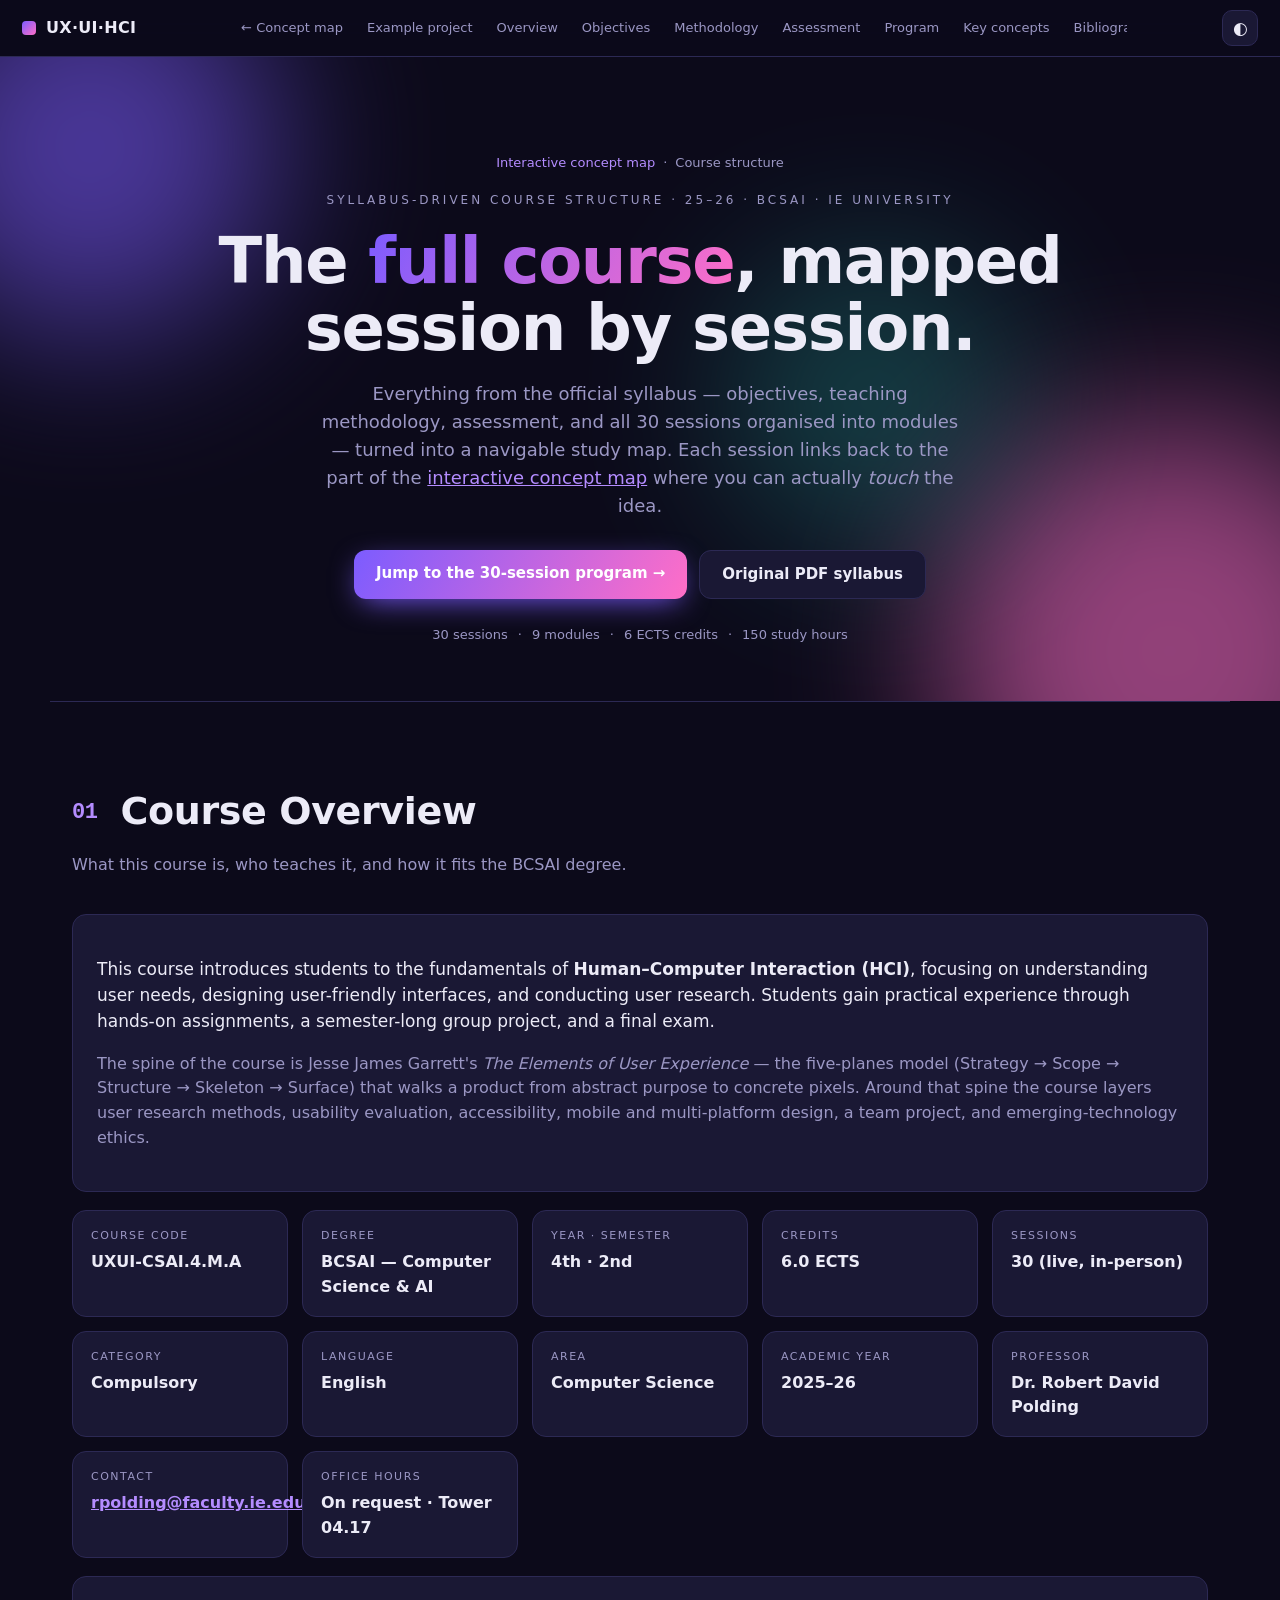
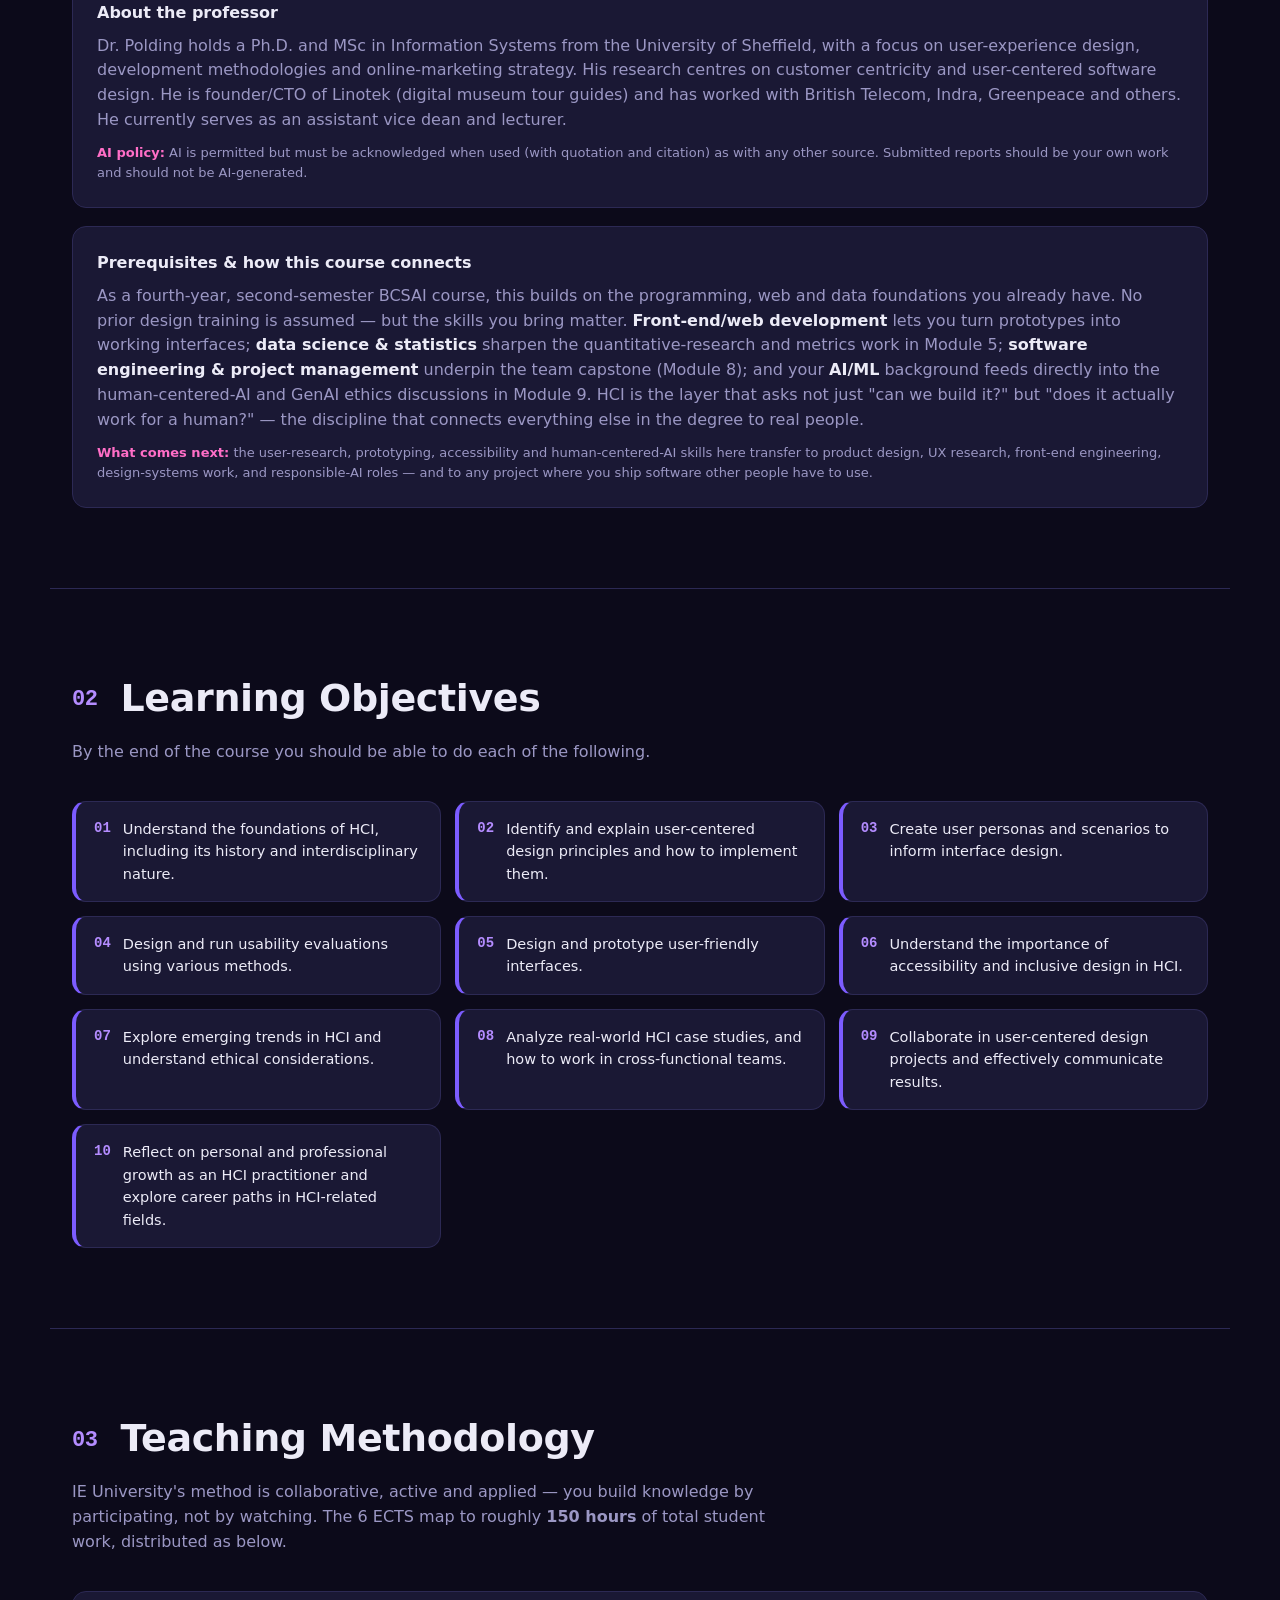
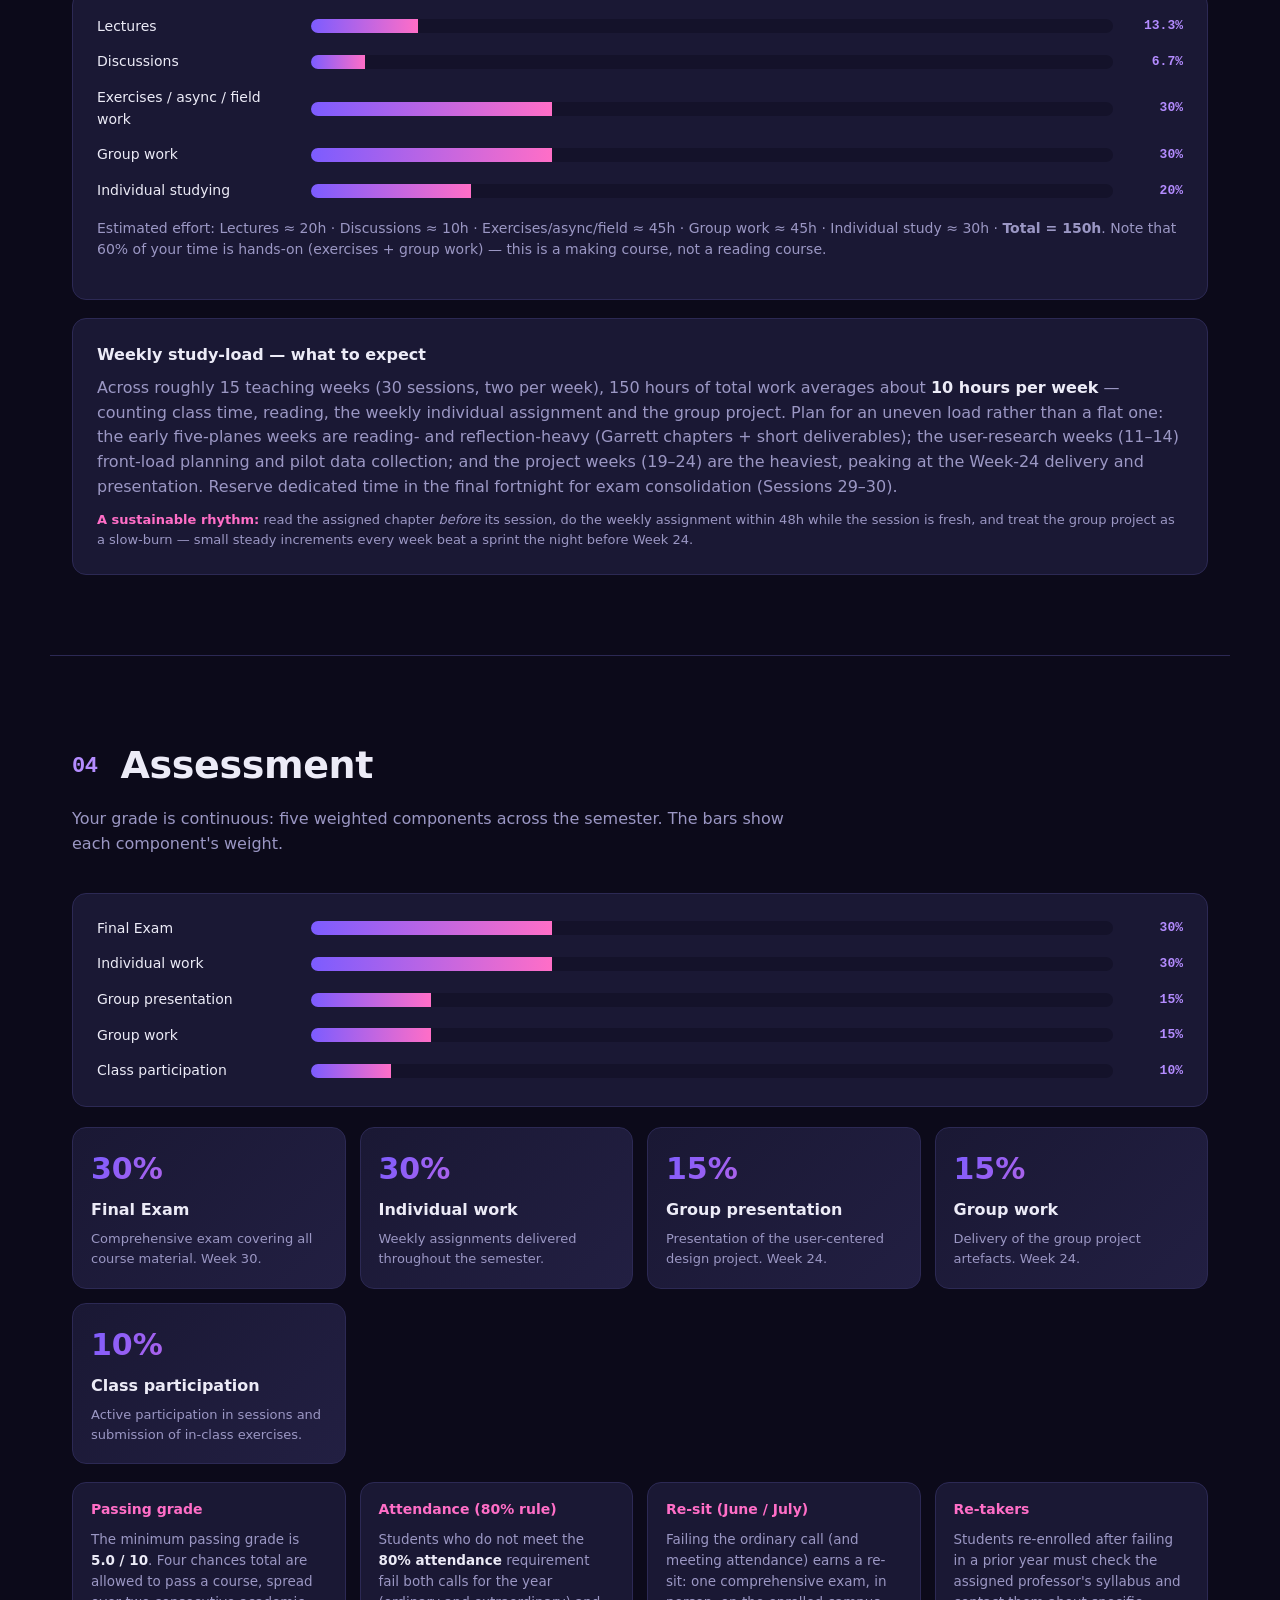
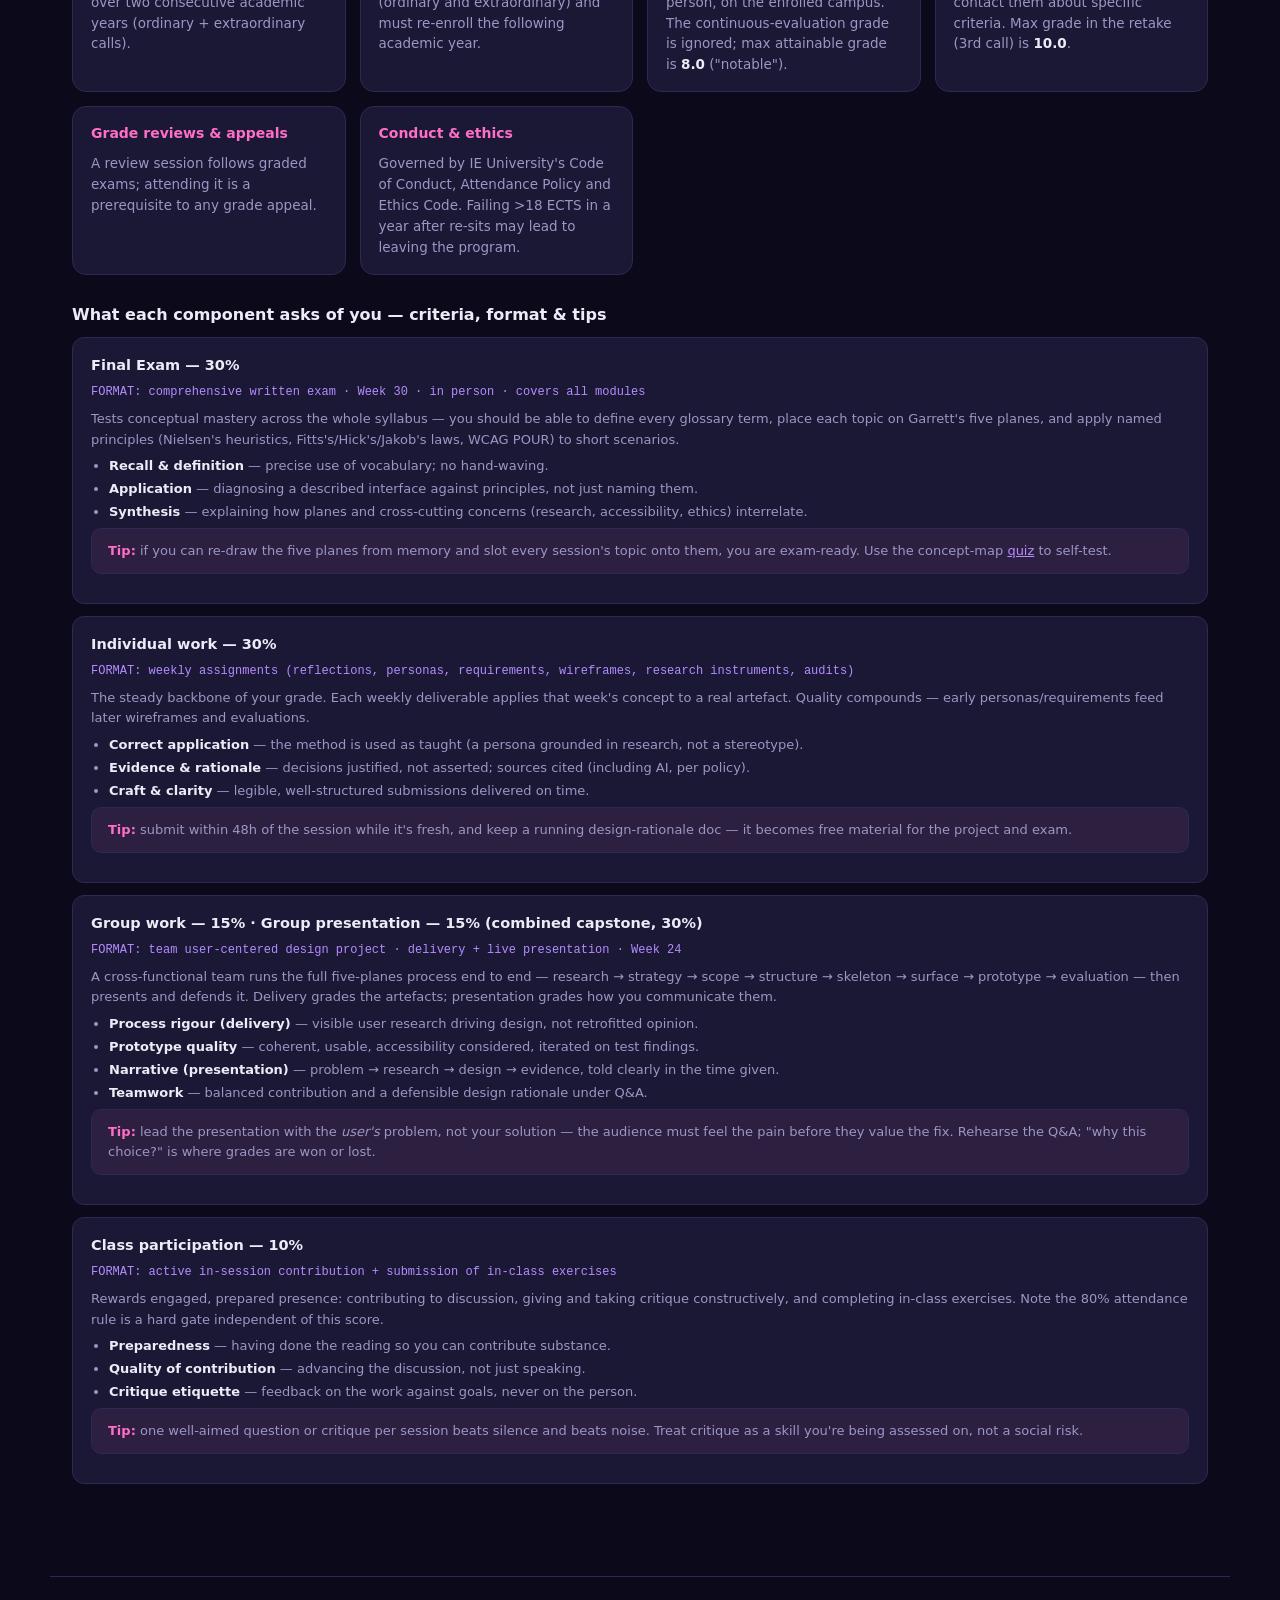
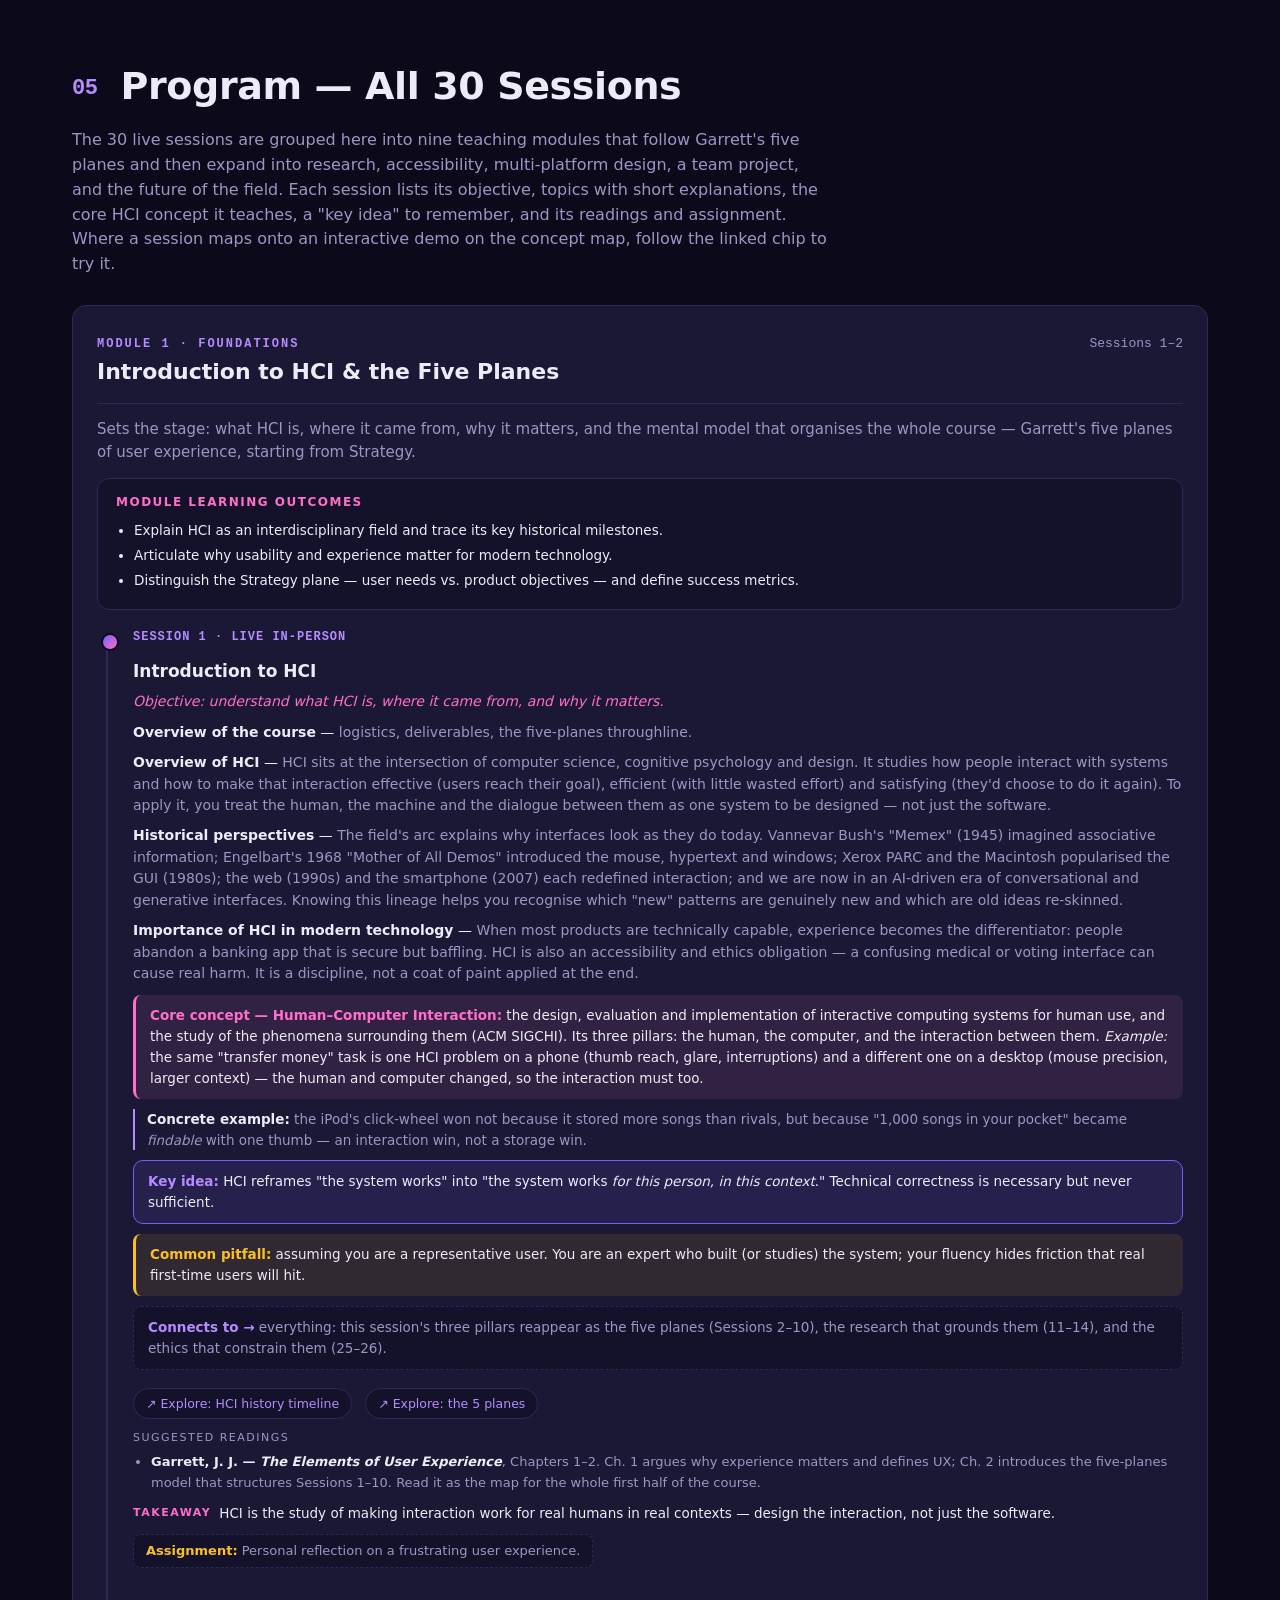
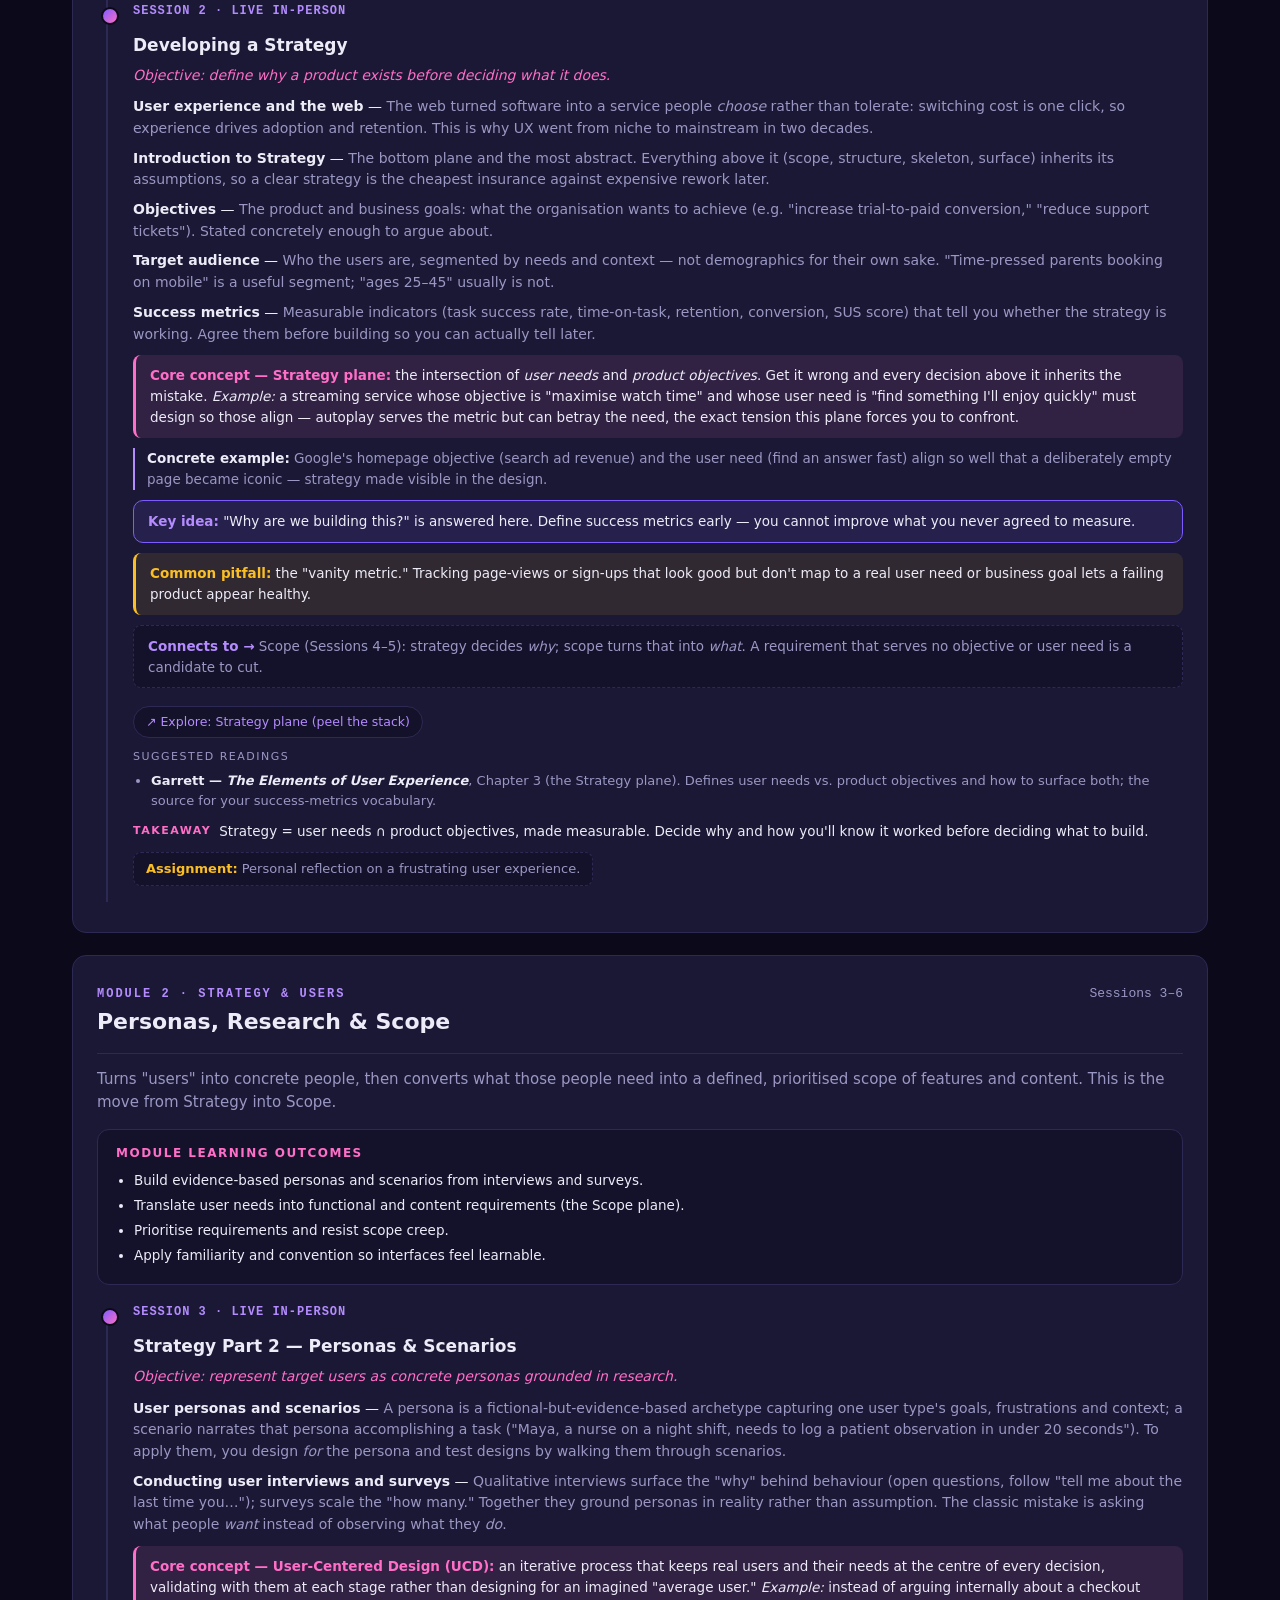
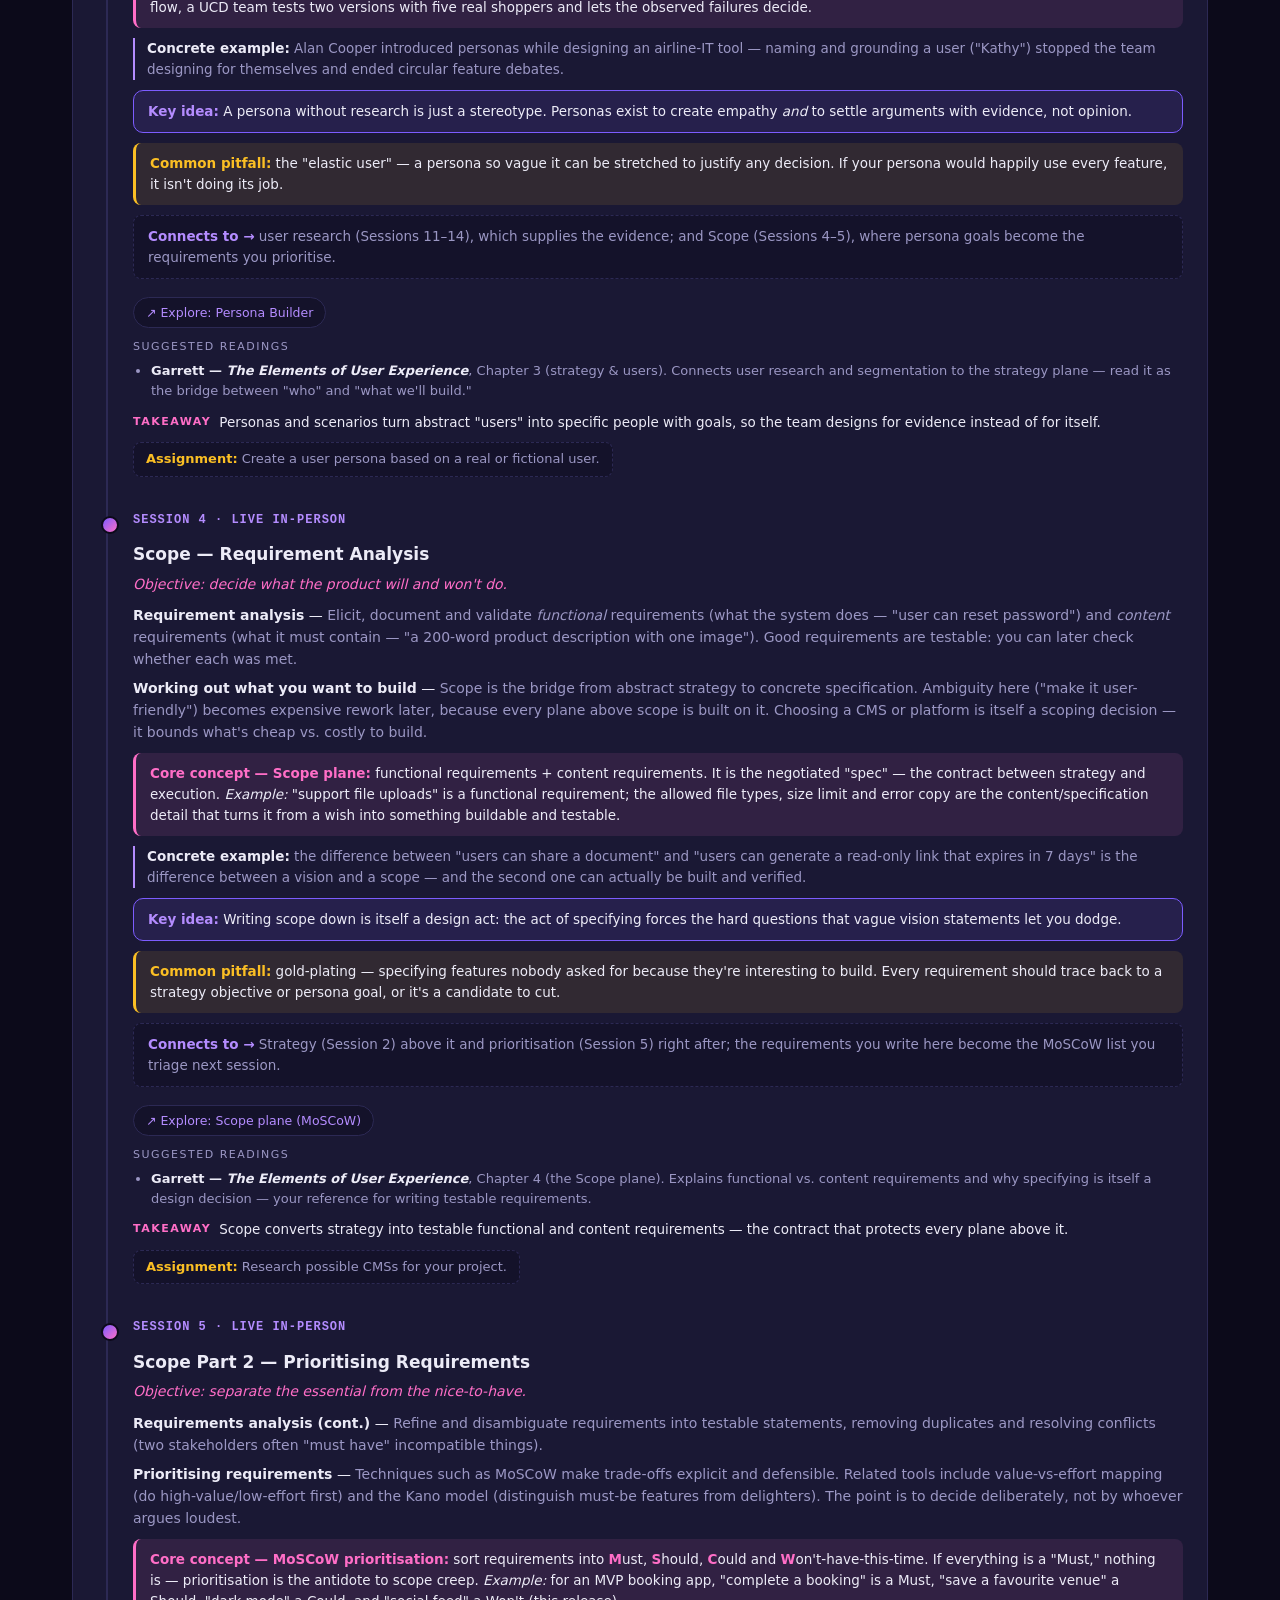
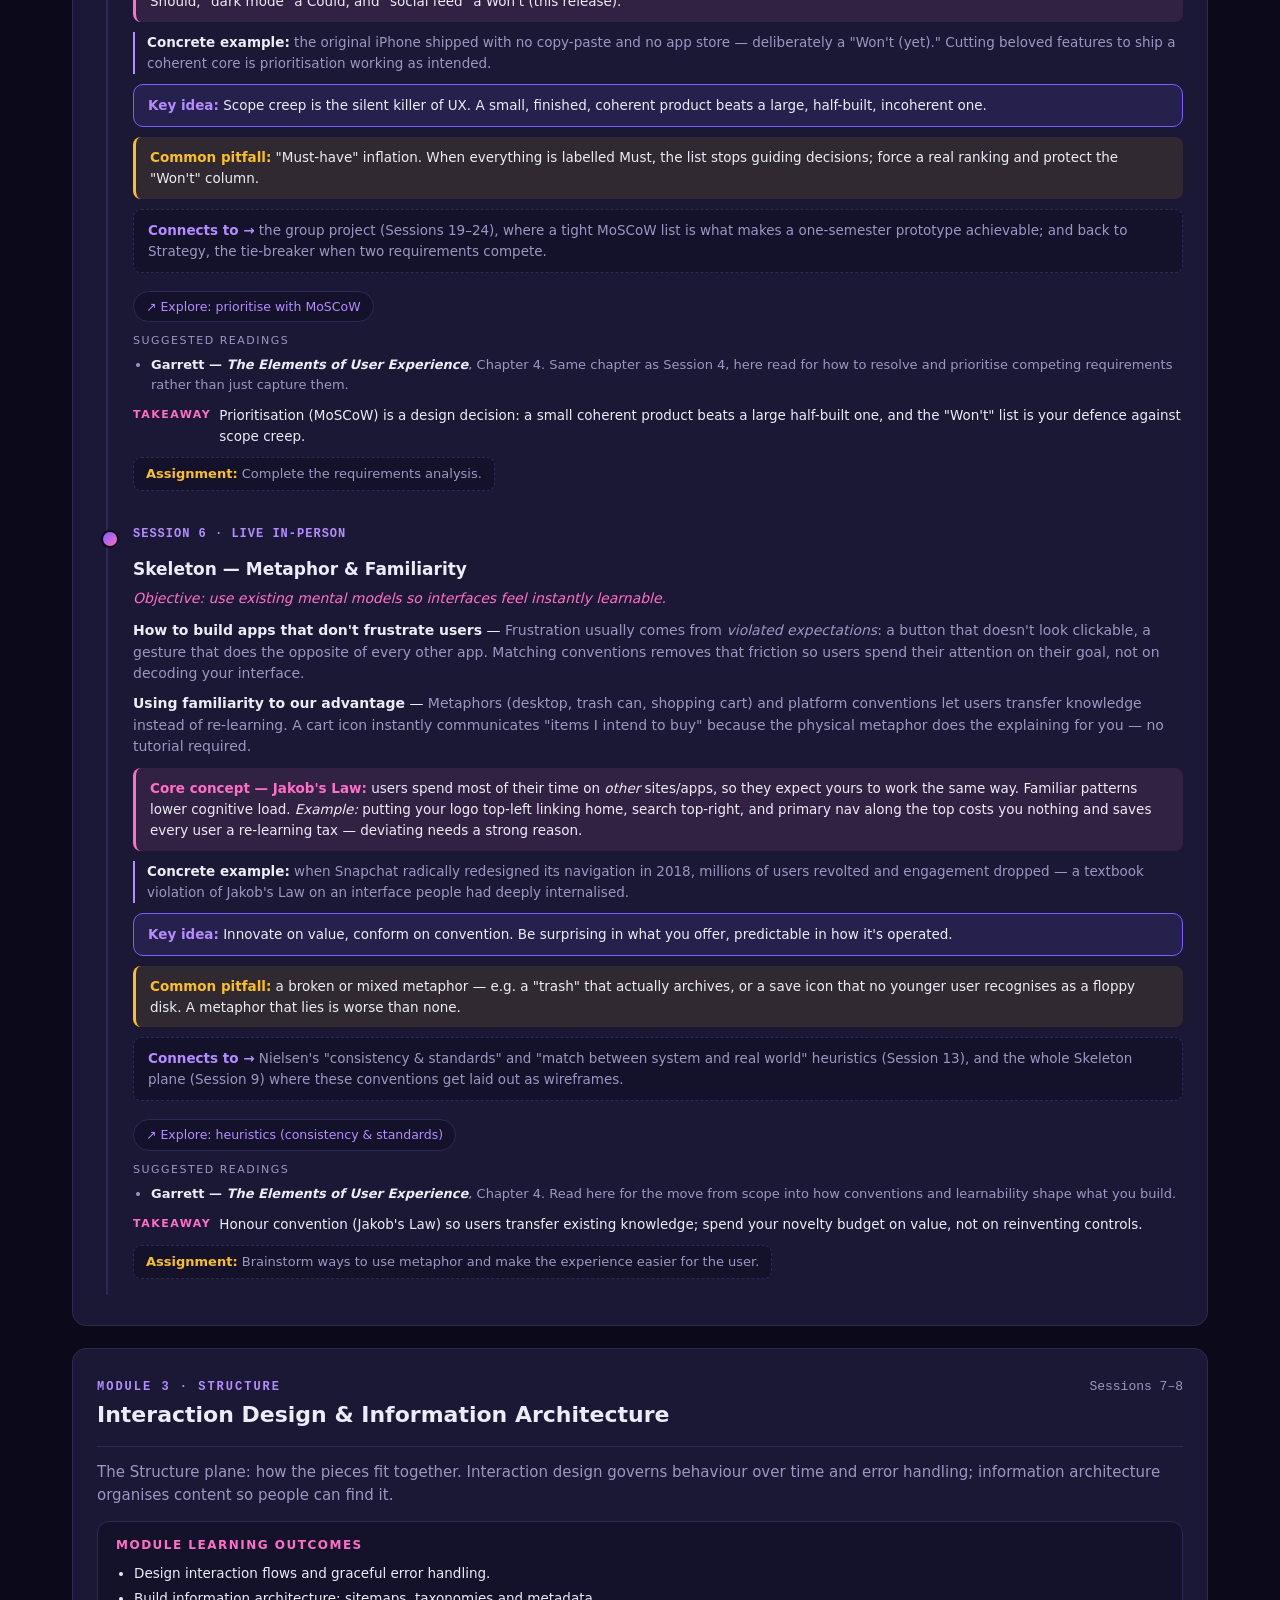
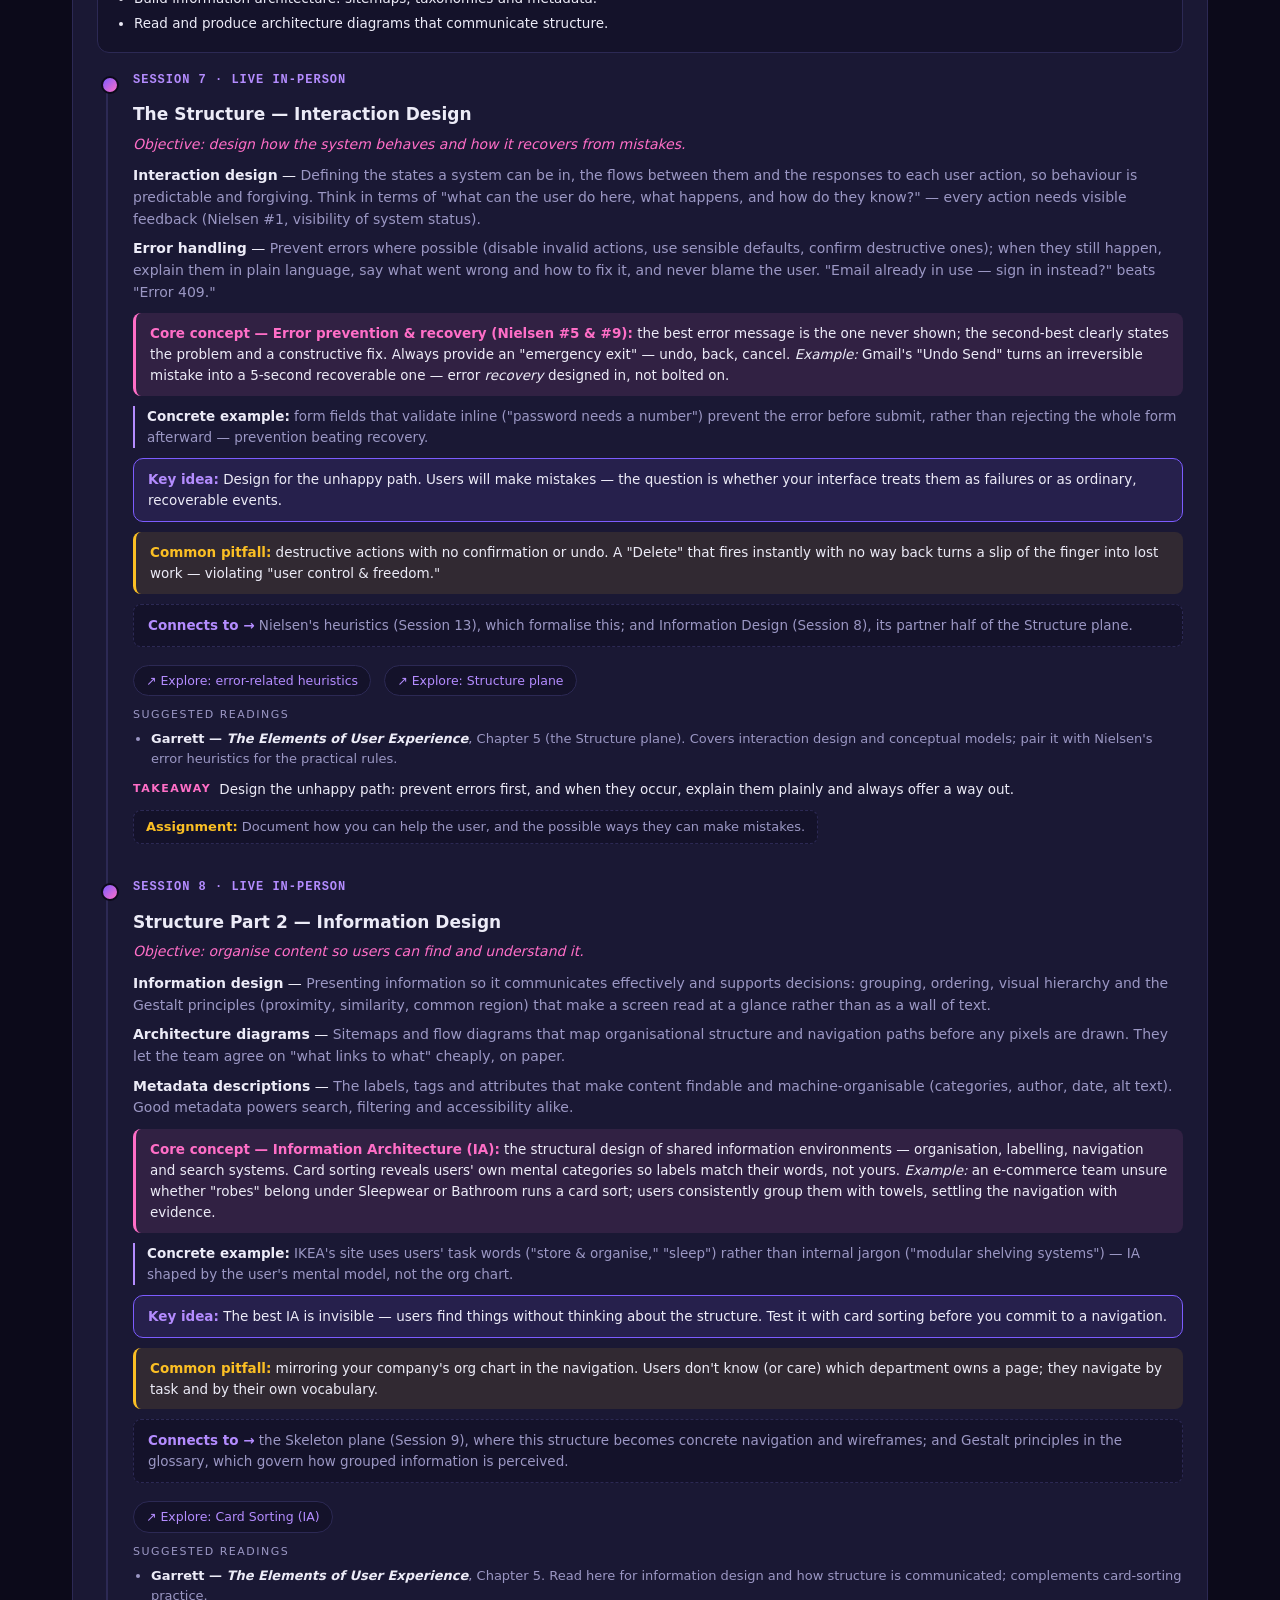
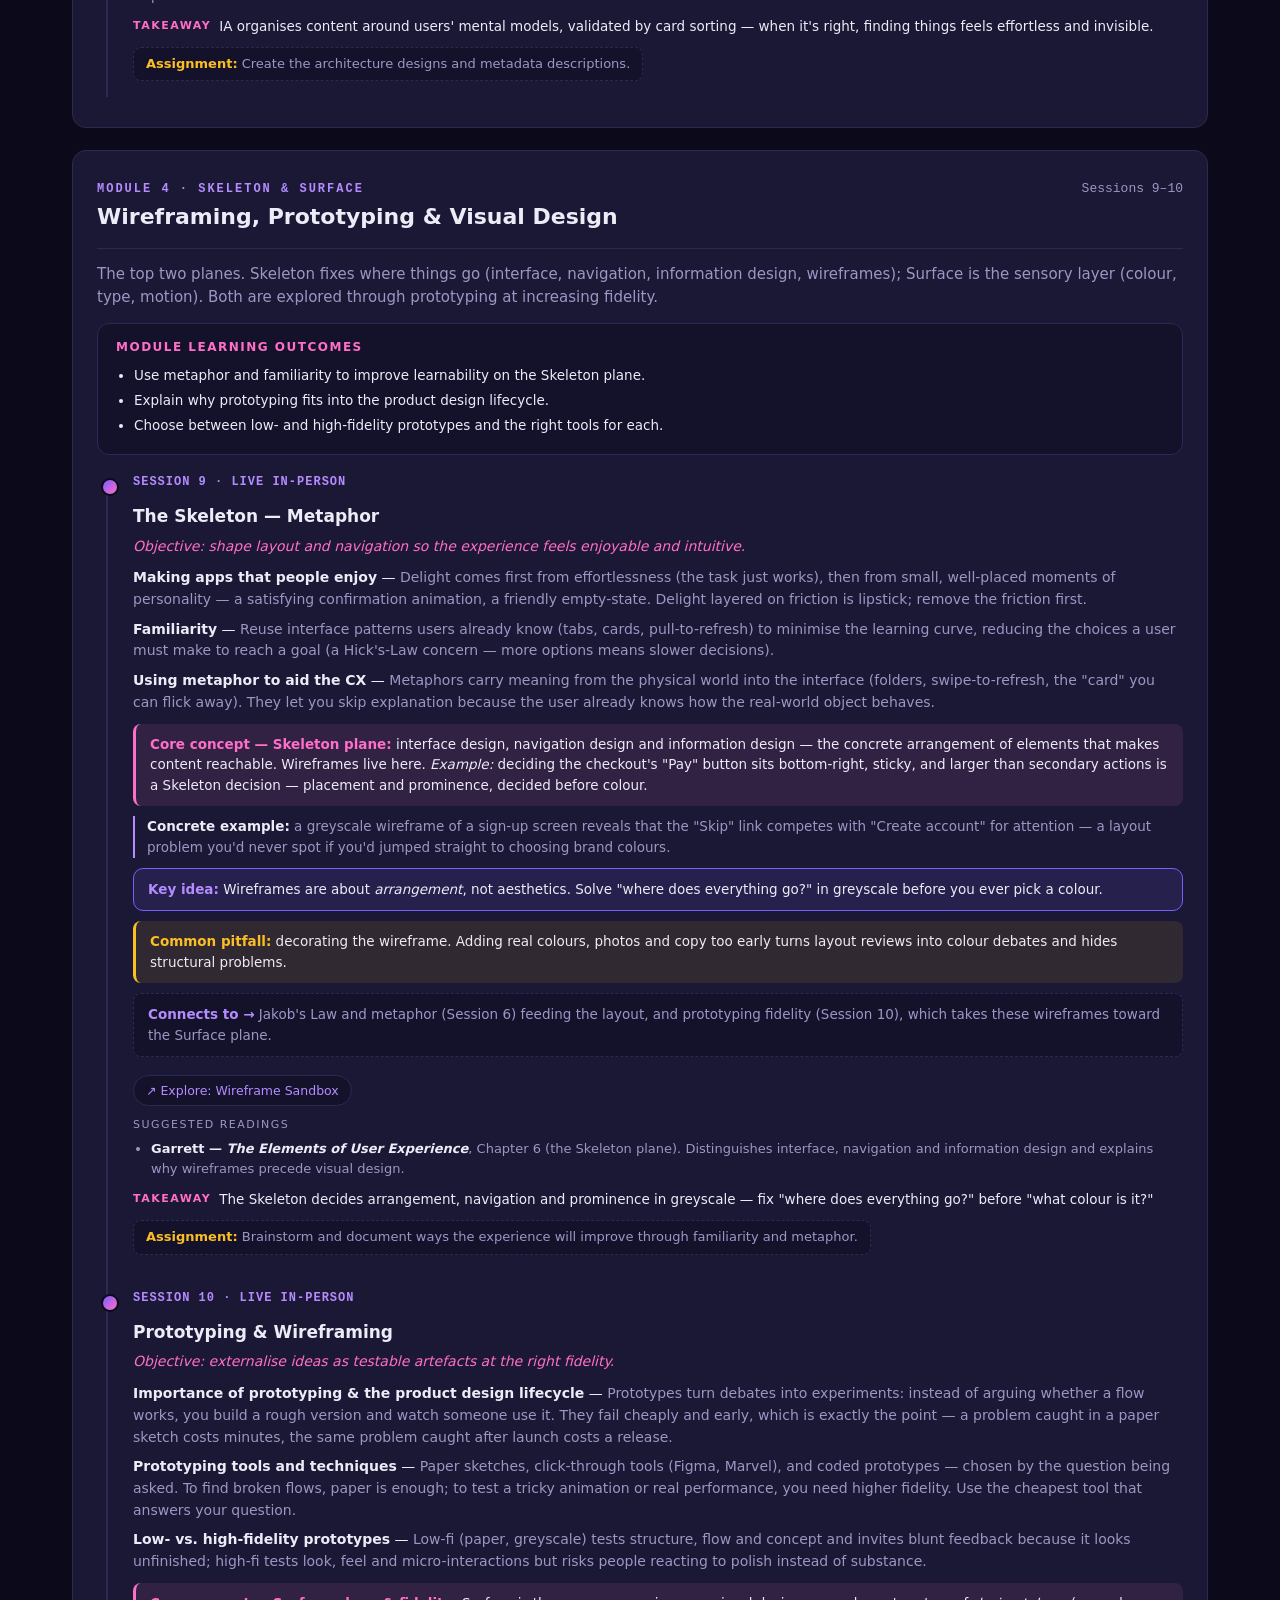
==== commit d66b611f: "Add worked-example project page" ====
--- a/course.html
+++ b/course.html
@@ -138,6 +138,7 @@
   </a>
   <nav class="nav-links">
     <a href="index.html#top">← Concept map</a>
+    <a href="./project.html">Example project</a>
     <a href="#overview">Overview</a>
     <a href="#objectives">Objectives</a>
     <a href="#methodology">Methodology</a>
